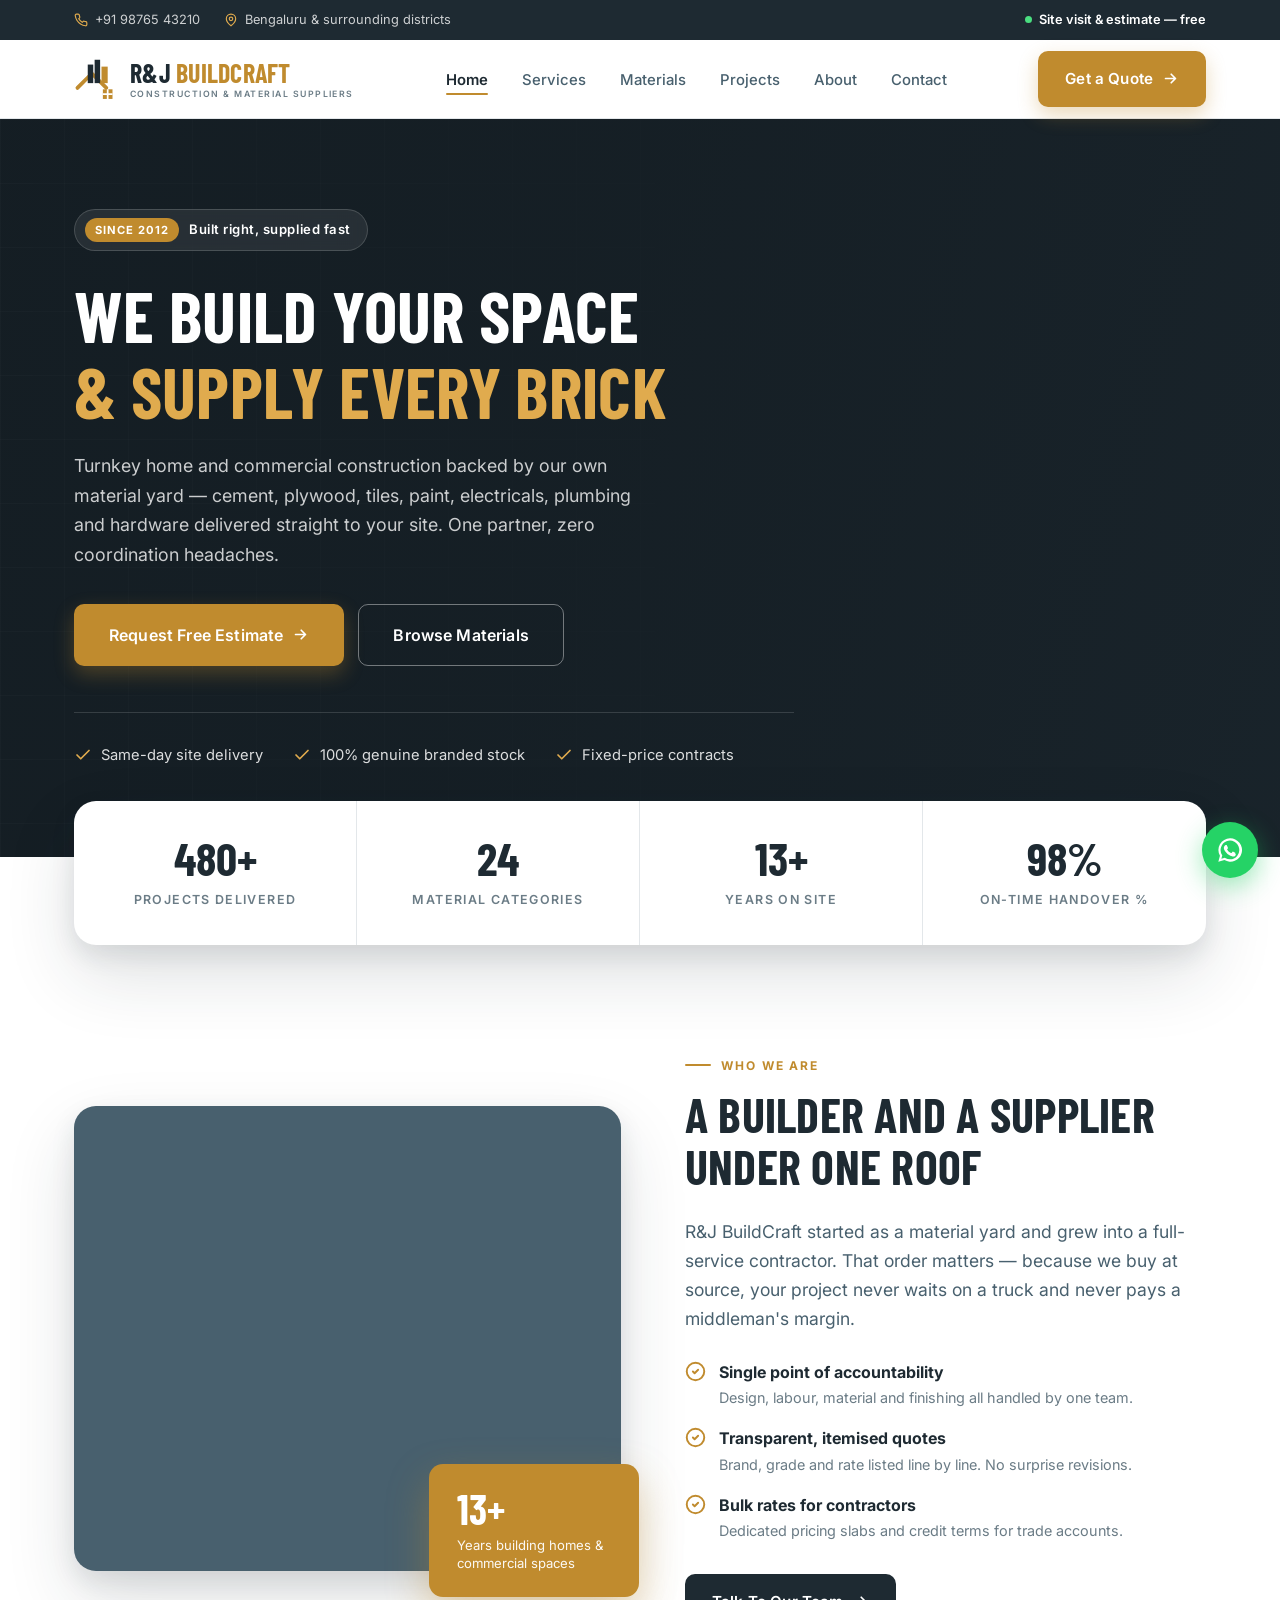
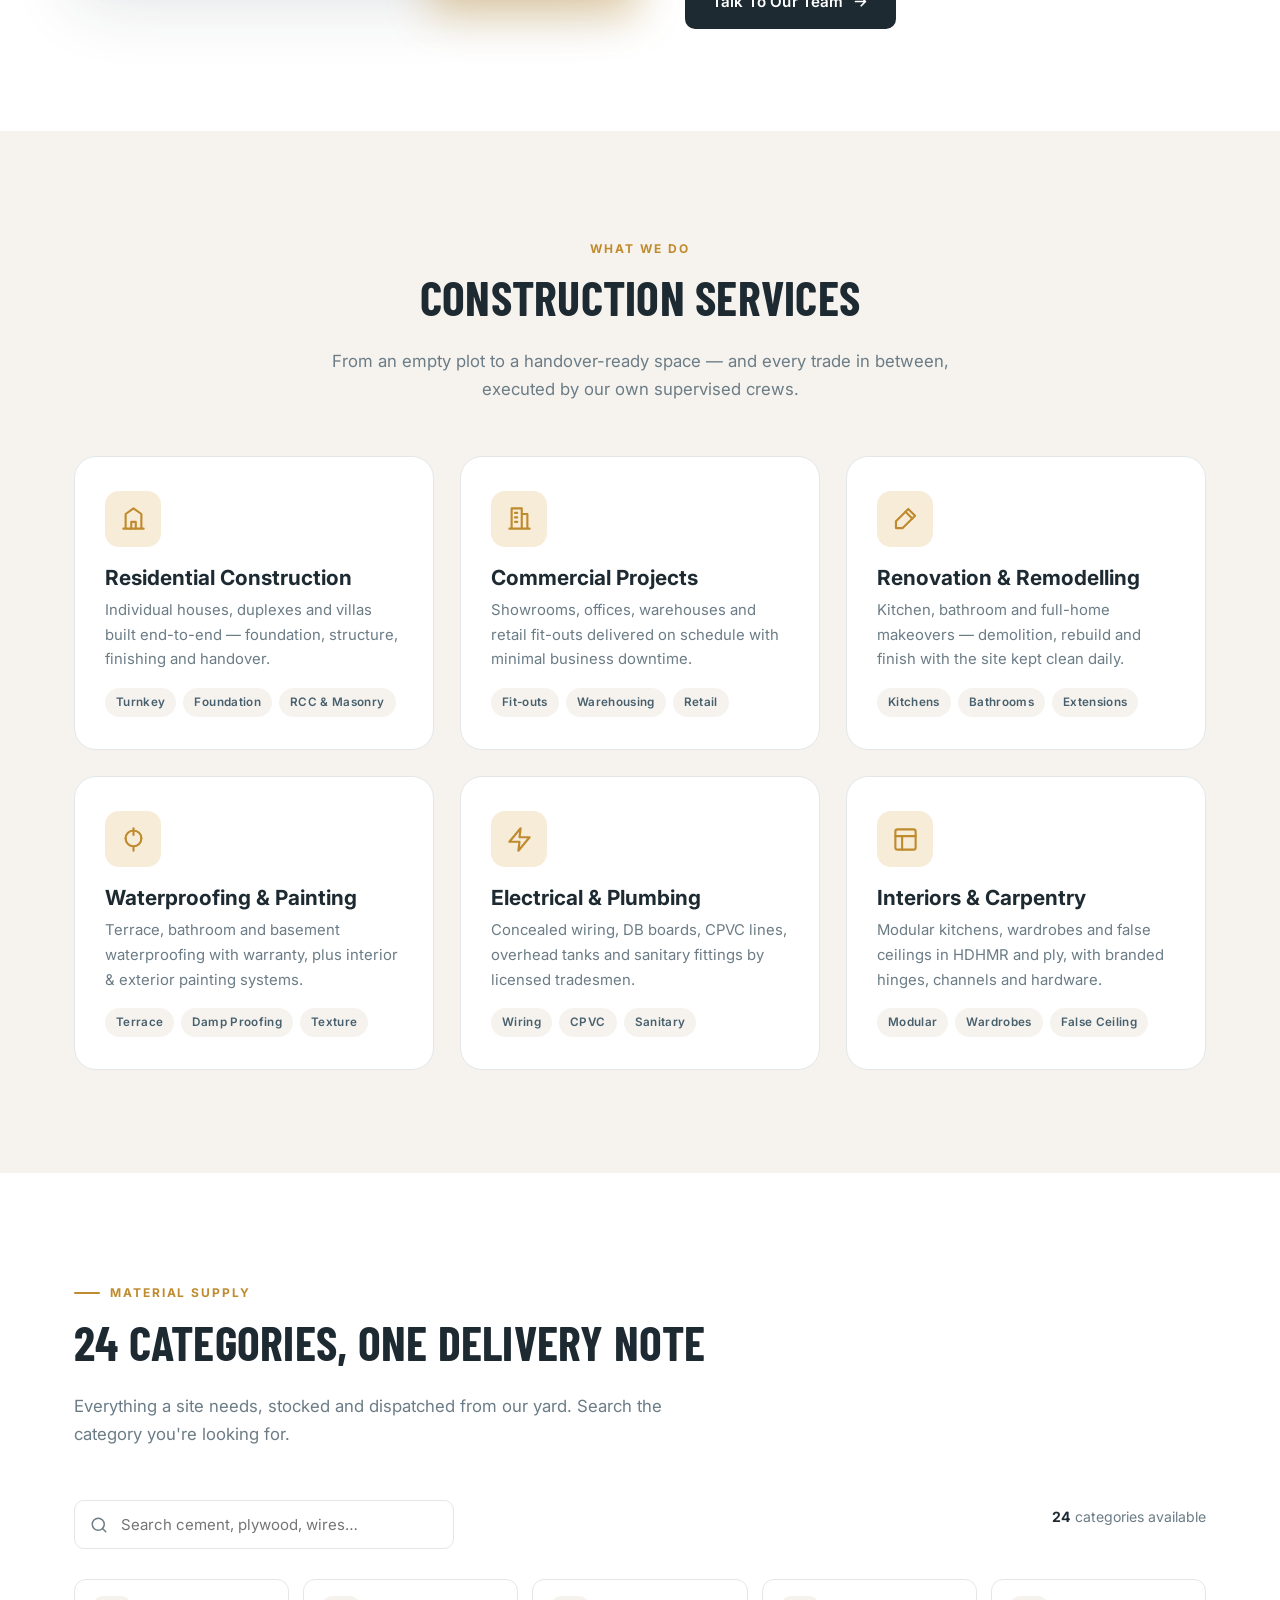
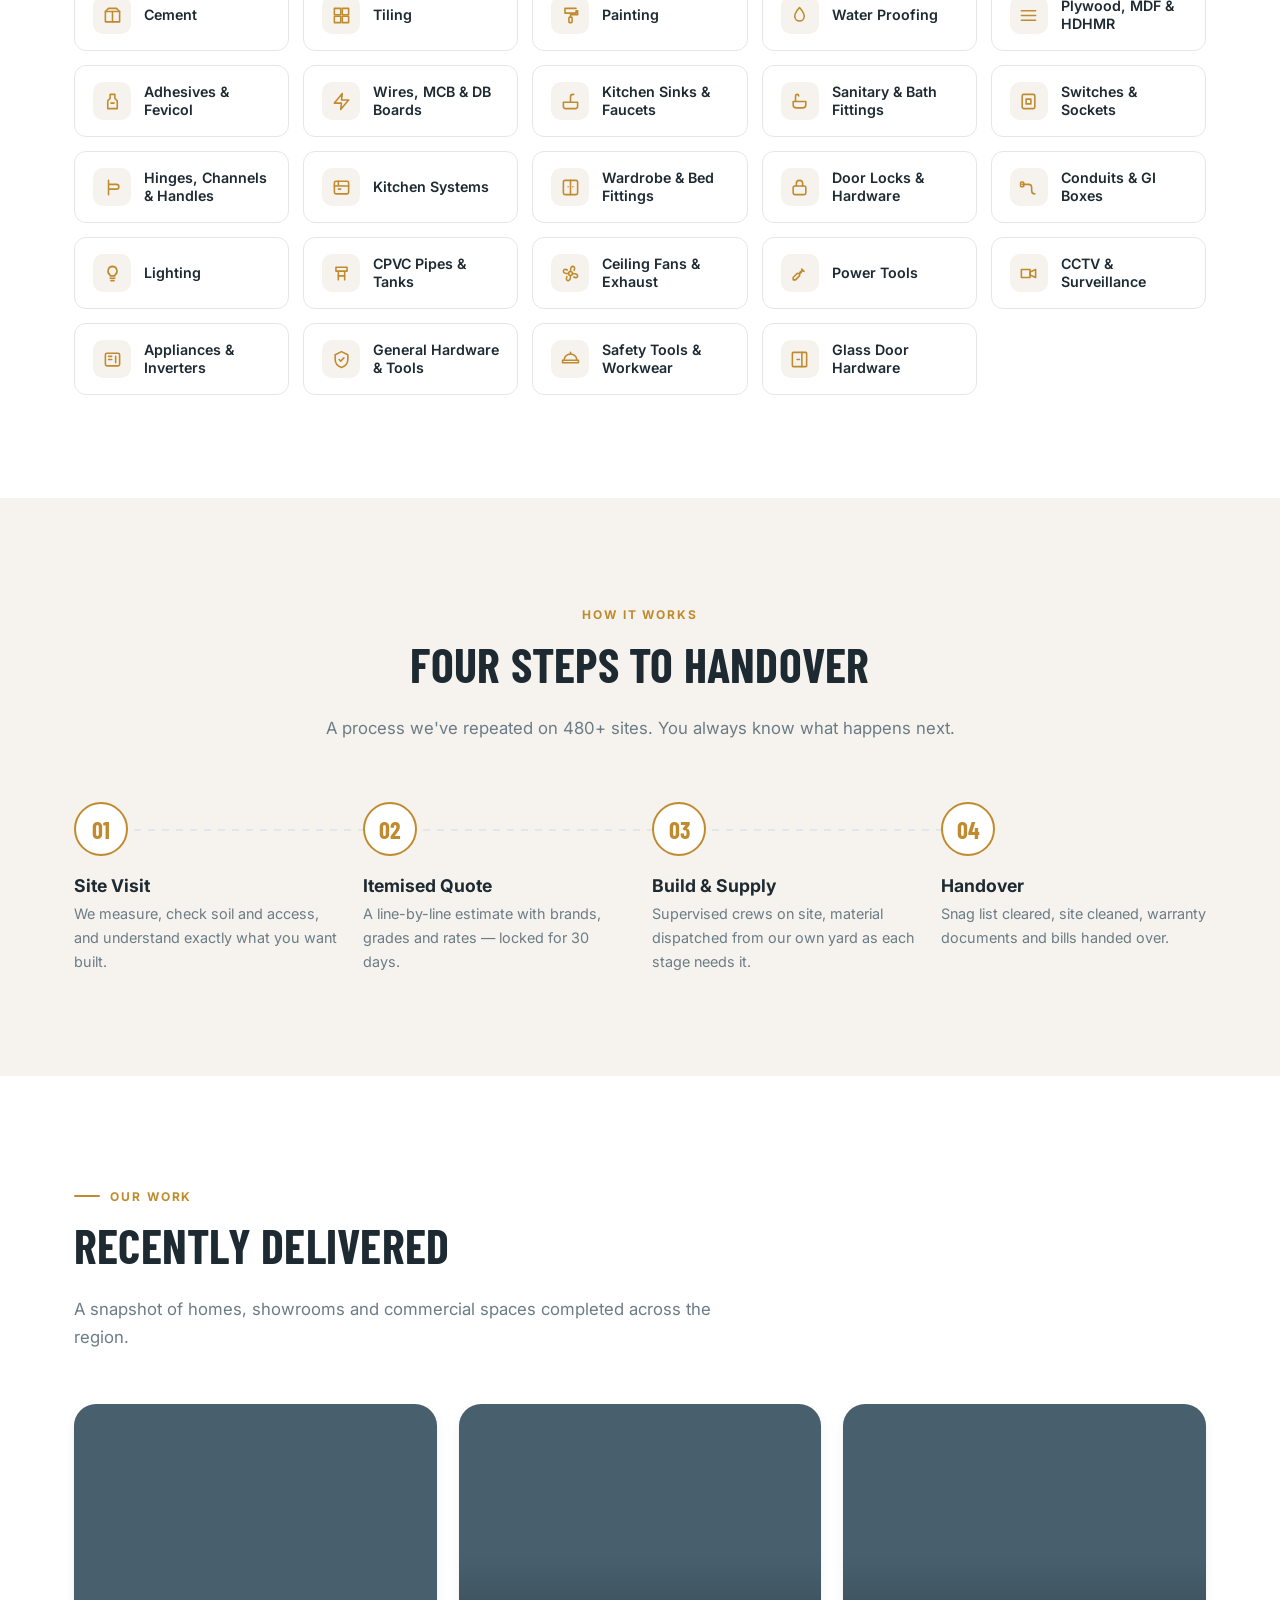
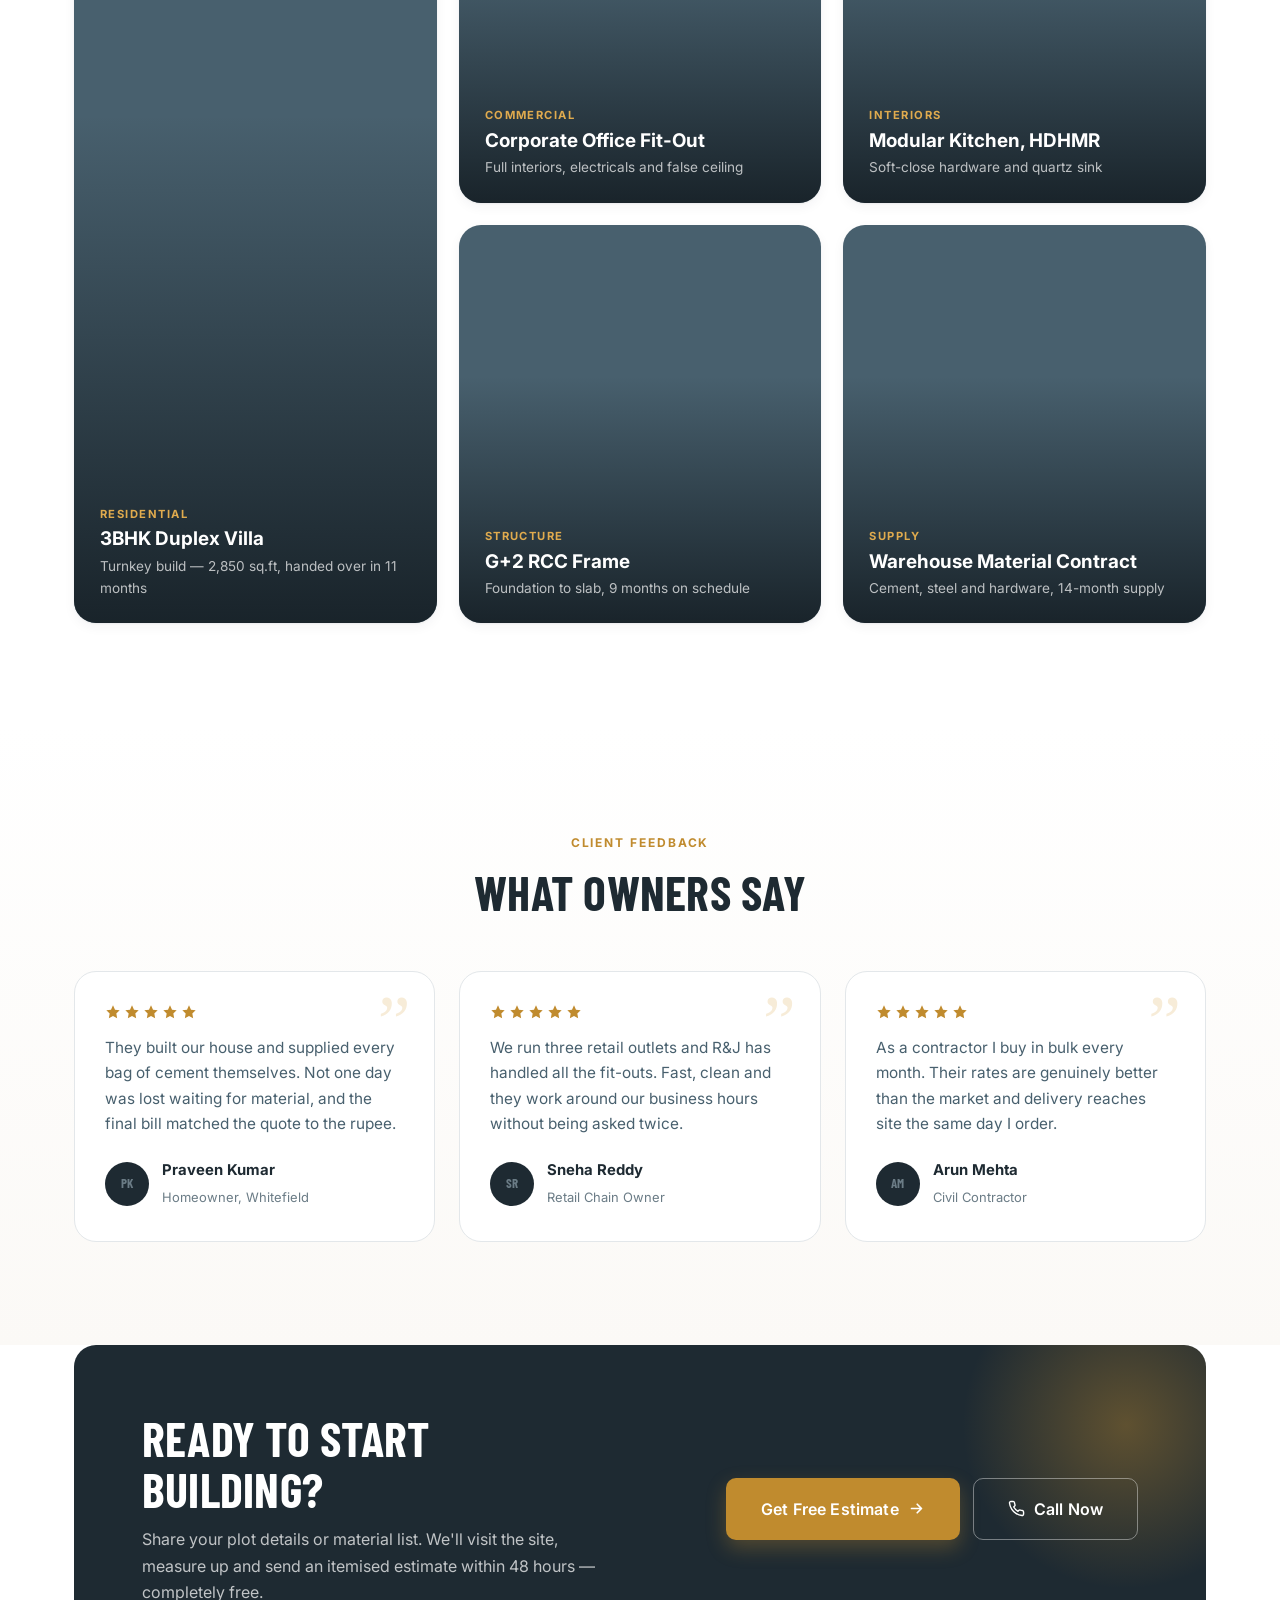
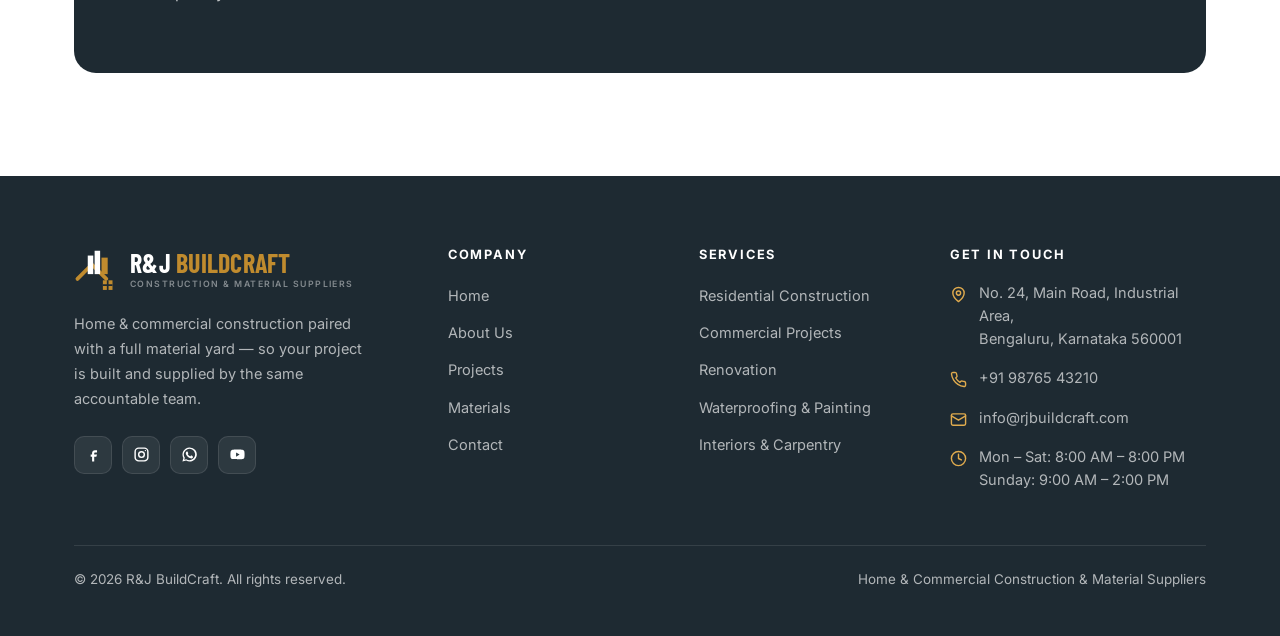
==== index.html @ 884b58f7 "Add R&J BuildCraft static site (home + contact) Plain HTML/CSS/JS, no build step.  - index.html: her" ====
<!DOCTYPE html>
<html lang="en">
<head>
<meta charset="UTF-8">
<meta name="viewport" content="width=device-width, initial-scale=1">
<title>R&amp;J BuildCraft | Home &amp; Commercial Construction &amp; Material Suppliers</title>
<meta name="description" content="R&amp;J BuildCraft — turnkey home &amp; commercial construction plus fast delivery of cement, plywood, tiles, paint, electricals, sanitaryware and hardware. One partner from foundation to finish.">
<meta name="theme-color" content="#1E2A32">
<link rel="preconnect" href="https://fonts.googleapis.com">
<link rel="preconnect" href="https://fonts.gstatic.com" crossorigin>
<link href="https://fonts.googleapis.com/css2?family=Barlow+Condensed:wght@600;700&family=Inter:wght@400;500;600;700&display=swap" rel="stylesheet">
<link rel="stylesheet" href="css/style.css">
<link rel="icon" href="data:image/svg+xml,%3Csvg xmlns='http://www.w3.org/2000/svg' viewBox='0 0 64 64'%3E%3Crect width='64' height='64' rx='12' fill='%231E2A32'/%3E%3Cpath d='M10 46 28 26l18 20' stroke='%23C08B2E' stroke-width='6' fill='none' stroke-linejoin='round' stroke-linecap='round'/%3E%3Crect x='24' y='14' width='8' height='24' fill='%23fff'/%3E%3Crect x='36' y='20' width='8' height='18' fill='%23C08B2E'/%3E%3C/svg%3E">
</head>
<body>

<!-- ============ HEADER ============ -->
<header class="header" id="header">
  <div class="topbar">
    <div class="container">
      <div class="topbar-list">
        <a class="topbar-item" href="tel:+919876543210">
          <svg viewBox="0 0 24 24" fill="none" stroke="currentColor" stroke-width="2" stroke-linecap="round" stroke-linejoin="round"><path d="M22 16.92v3a2 2 0 0 1-2.18 2 19.79 19.79 0 0 1-8.63-3.07 19.5 19.5 0 0 1-6-6 19.79 19.79 0 0 1-3.07-8.67A2 2 0 0 1 4.11 2h3a2 2 0 0 1 2 1.72c.13.96.36 1.9.7 2.81a2 2 0 0 1-.45 2.11L8.09 9.91a16 16 0 0 0 6 6l1.27-1.27a2 2 0 0 1 2.11-.45c.9.34 1.85.57 2.81.7A2 2 0 0 1 22 16.92z"/></svg>
          +91 98765 43210
        </a>
        <span class="topbar-item">
          <svg viewBox="0 0 24 24" fill="none" stroke="currentColor" stroke-width="2" stroke-linecap="round" stroke-linejoin="round"><path d="M20 10c0 6-8 12-8 12s-8-6-8-12a8 8 0 0 1 16 0z"/><circle cx="12" cy="10" r="3"/></svg>
          Bengaluru &amp; surrounding districts
        </span>
      </div>
      <span class="topbar-badge"><span class="dot"></span> Site visit &amp; estimate — free</span>
    </div>
  </div>

  <div class="container">
    <nav class="navbar">
      <a class="logo" href="index.html" aria-label="R&amp;J BuildCraft home">
        <svg class="logo-mark" viewBox="0 0 64 64" fill="none" aria-hidden="true">
          <path d="M5 45 26 24l21 21" stroke="#C08B2E" stroke-width="5.5" stroke-linejoin="round" stroke-linecap="round"/>
          <rect x="20" y="11" width="8" height="27" fill="var(--logo-dark)"/>
          <rect x="30" y="4" width="8" height="34" fill="var(--logo-dark)"/>
          <rect x="40" y="14" width="9" height="24" fill="#C08B2E"/>
          <rect x="42" y="47" width="14" height="14" fill="#C08B2E"/>
          <path d="M49 47v14M42 54h14" stroke="#fff" stroke-width="2.5"/>
        </svg>
        <span class="logo-text">
          <span class="logo-name">R&amp;J <span>BuildCraft</span></span>
          <span class="logo-tag">Construction &amp; Material Suppliers</span>
        </span>
      </a>

      <ul class="nav" id="nav" style="list-style:none;margin:0;padding:0">
        <li><a href="index.html" class="is-active">Home</a></li>
        <li><a href="#services">Services</a></li>
        <li><a href="#materials">Materials</a></li>
        <li><a href="#projects">Projects</a></li>
        <li><a href="#about">About</a></li>
        <li><a href="contact.html">Contact</a></li>
      </ul>

      <div class="nav-actions">
        <a class="btn btn--primary" href="contact.html">
          Get a Quote
          <svg viewBox="0 0 24 24" fill="none" stroke="currentColor" stroke-width="2.4" stroke-linecap="round" stroke-linejoin="round"><path d="M5 12h14M13 6l6 6-6 6"/></svg>
        </a>
        <button class="nav-toggle" id="navToggle" aria-label="Toggle menu" aria-expanded="false" aria-controls="nav">
          <span></span><span></span><span></span>
        </button>
      </div>
    </nav>
  </div>
</header>

<main>

<!-- ============ HERO ============ -->
<section class="hero">
  <div class="hero-bg"></div>
  <div class="hero-grid-lines"></div>
  <div class="container">
    <div class="hero-inner">
      <span class="hero-pill"><b>Since 2012</b> Built right, supplied fast</span>
      <h1>We Build Your Space<em>&amp; Supply Every Brick</em></h1>
      <p class="hero-sub">
        Turnkey home and commercial construction backed by our own material yard —
        cement, plywood, tiles, paint, electricals, plumbing and hardware delivered
        straight to your site. One partner, zero coordination headaches.
      </p>
      <div class="hero-cta">
        <a class="btn btn--primary btn--lg" href="contact.html">
          Request Free Estimate
          <svg viewBox="0 0 24 24" fill="none" stroke="currentColor" stroke-width="2.4" stroke-linecap="round" stroke-linejoin="round"><path d="M5 12h14M13 6l6 6-6 6"/></svg>
        </a>
        <a class="btn btn--ghost btn--lg" href="#materials">Browse Materials</a>
      </div>
      <div class="hero-points">
        <span class="hero-point"><svg viewBox="0 0 24 24" fill="none" stroke="currentColor" stroke-width="2.3" stroke-linecap="round" stroke-linejoin="round"><path d="M20 6 9 17l-5-5"/></svg> Same-day site delivery</span>
        <span class="hero-point"><svg viewBox="0 0 24 24" fill="none" stroke="currentColor" stroke-width="2.3" stroke-linecap="round" stroke-linejoin="round"><path d="M20 6 9 17l-5-5"/></svg> 100% genuine branded stock</span>
        <span class="hero-point"><svg viewBox="0 0 24 24" fill="none" stroke="currentColor" stroke-width="2.3" stroke-linecap="round" stroke-linejoin="round"><path d="M20 6 9 17l-5-5"/></svg> Fixed-price contracts</span>
      </div>
    </div>
  </div>
</section>

<!-- ============ STATS ============ -->
<div class="stats">
  <div class="container">
    <div class="stats-grid reveal">
      <div class="stat"><div class="stat-num" data-count="480" data-suffix="+">0</div><div class="stat-label">Projects Delivered</div></div>
      <div class="stat"><div class="stat-num" data-count="24">0</div><div class="stat-label">Material Categories</div></div>
      <div class="stat"><div class="stat-num" data-count="13" data-suffix="+">0</div><div class="stat-label">Years On Site</div></div>
      <div class="stat"><div class="stat-num" data-count="98" data-suffix="%">0</div><div class="stat-label">On-Time Handover %</div></div>
    </div>
  </div>
</div>

<!-- ============ ABOUT ============ -->
<section class="section" id="about">
  <div class="container">
    <div class="about-grid">
      <div class="about-media reveal">
        <div class="about-img"></div>
        <div class="about-badge">
          <div class="n">13+</div>
          <div class="t">Years building homes &amp; commercial spaces</div>
        </div>
      </div>
      <div class="reveal">
        <span class="eyebrow">Who We Are</span>
        <h2>A Builder And A Supplier Under One Roof</h2>
        <p class="lead">
          R&amp;J BuildCraft started as a material yard and grew into a full-service
          contractor. That order matters — because we buy at source, your project
          never waits on a truck and never pays a middleman's margin.
        </p>
        <ul class="check-list">
          <li>
            <svg viewBox="0 0 24 24" fill="none" stroke="currentColor" stroke-width="2.2" stroke-linecap="round" stroke-linejoin="round"><circle cx="12" cy="12" r="10"/><path d="m9 12 2 2 4-4"/></svg>
            <div><b>Single point of accountability</b><span>Design, labour, material and finishing all handled by one team.</span></div>
          </li>
          <li>
            <svg viewBox="0 0 24 24" fill="none" stroke="currentColor" stroke-width="2.2" stroke-linecap="round" stroke-linejoin="round"><circle cx="12" cy="12" r="10"/><path d="m9 12 2 2 4-4"/></svg>
            <div><b>Transparent, itemised quotes</b><span>Brand, grade and rate listed line by line. No surprise revisions.</span></div>
          </li>
          <li>
            <svg viewBox="0 0 24 24" fill="none" stroke="currentColor" stroke-width="2.2" stroke-linecap="round" stroke-linejoin="round"><circle cx="12" cy="12" r="10"/><path d="m9 12 2 2 4-4"/></svg>
            <div><b>Bulk rates for contractors</b><span>Dedicated pricing slabs and credit terms for trade accounts.</span></div>
          </li>
        </ul>
        <a class="btn btn--dark" href="contact.html">
          Talk To Our Team
          <svg viewBox="0 0 24 24" fill="none" stroke="currentColor" stroke-width="2.4" stroke-linecap="round" stroke-linejoin="round"><path d="M5 12h14M13 6l6 6-6 6"/></svg>
        </a>
      </div>
    </div>
  </div>
</section>

<!-- ============ SERVICES ============ -->
<section class="section section--sand" id="services">
  <div class="container">
    <div class="section-head center reveal">
      <span class="eyebrow">What We Do</span>
      <h2>Construction Services</h2>
      <p>From an empty plot to a handover-ready space — and every trade in between, executed by our own supervised crews.</p>
    </div>

    <div class="cards">
      <article class="card reveal">
        <div class="card-icon"><svg viewBox="0 0 24 24" fill="none" stroke="currentColor" stroke-width="1.9" stroke-linecap="round" stroke-linejoin="round"><path d="M3 21h18M5 21V8l7-5 7 5v13"/><path d="M10 21v-6h4v6"/></svg></div>
        <h3>Residential Construction</h3>
        <p>Individual houses, duplexes and villas built end-to-end — foundation, structure, finishing and handover.</p>
        <div class="card-tags"><span class="tag">Turnkey</span><span class="tag">Foundation</span><span class="tag">RCC &amp; Masonry</span></div>
      </article>

      <article class="card reveal">
        <div class="card-icon"><svg viewBox="0 0 24 24" fill="none" stroke="currentColor" stroke-width="1.9" stroke-linecap="round" stroke-linejoin="round"><path d="M3 21h18M5 21V3h9v18M14 8h5v13"/><path d="M8 7h2M8 11h2M8 15h2"/></svg></div>
        <h3>Commercial Projects</h3>
        <p>Showrooms, offices, warehouses and retail fit-outs delivered on schedule with minimal business downtime.</p>
        <div class="card-tags"><span class="tag">Fit-outs</span><span class="tag">Warehousing</span><span class="tag">Retail</span></div>
      </article>

      <article class="card reveal">
        <div class="card-icon"><svg viewBox="0 0 24 24" fill="none" stroke="currentColor" stroke-width="1.9" stroke-linecap="round" stroke-linejoin="round"><path d="m14.5 3.5 6 6-11 11H3.5v-6z"/><path d="m12 6 6 6"/></svg></div>
        <h3>Renovation &amp; Remodelling</h3>
        <p>Kitchen, bathroom and full-home makeovers — demolition, rebuild and finish with the site kept clean daily.</p>
        <div class="card-tags"><span class="tag">Kitchens</span><span class="tag">Bathrooms</span><span class="tag">Extensions</span></div>
      </article>

      <article class="card reveal">
        <div class="card-icon"><svg viewBox="0 0 24 24" fill="none" stroke="currentColor" stroke-width="1.9" stroke-linecap="round" stroke-linejoin="round"><path d="M19 11a7 7 0 1 1-14 0"/><path d="M12 2v6M12 22v-3"/><path d="M5 11a7 7 0 0 1 14 0"/></svg></div>
        <h3>Waterproofing &amp; Painting</h3>
        <p>Terrace, bathroom and basement waterproofing with warranty, plus interior &amp; exterior painting systems.</p>
        <div class="card-tags"><span class="tag">Terrace</span><span class="tag">Damp Proofing</span><span class="tag">Texture</span></div>
      </article>

      <article class="card reveal">
        <div class="card-icon"><svg viewBox="0 0 24 24" fill="none" stroke="currentColor" stroke-width="1.9" stroke-linecap="round" stroke-linejoin="round"><path d="M13 2 3 14h9l-1 8 10-12h-9z"/></svg></div>
        <h3>Electrical &amp; Plumbing</h3>
        <p>Concealed wiring, DB boards, CPVC lines, overhead tanks and sanitary fittings by licensed tradesmen.</p>
        <div class="card-tags"><span class="tag">Wiring</span><span class="tag">CPVC</span><span class="tag">Sanitary</span></div>
      </article>

      <article class="card reveal">
        <div class="card-icon"><svg viewBox="0 0 24 24" fill="none" stroke="currentColor" stroke-width="1.9" stroke-linecap="round" stroke-linejoin="round"><rect x="3" y="3" width="18" height="18" rx="2"/><path d="M3 9h18M9 21V9"/></svg></div>
        <h3>Interiors &amp; Carpentry</h3>
        <p>Modular kitchens, wardrobes and false ceilings in HDHMR and ply, with branded hinges, channels and hardware.</p>
        <div class="card-tags"><span class="tag">Modular</span><span class="tag">Wardrobes</span><span class="tag">False Ceiling</span></div>
      </article>
    </div>
  </div>
</section>

<!-- ============ MATERIALS ============ -->
<section class="section" id="materials">
  <div class="container">
    <div class="section-head reveal">
      <span class="eyebrow">Material Supply</span>
      <h2>24 Categories, One Delivery Note</h2>
      <p>Everything a site needs, stocked and dispatched from our yard. Search the category you're looking for.</p>
    </div>

    <div class="materials-bar reveal">
      <div class="search-box">
        <svg viewBox="0 0 24 24" fill="none" stroke="currentColor" stroke-width="2" stroke-linecap="round" stroke-linejoin="round"><circle cx="11" cy="11" r="8"/><path d="m21 21-4.3-4.3"/></svg>
        <input type="search" id="materialSearch" placeholder="Search cement, plywood, wires…" aria-label="Search material categories">
      </div>
      <p class="materials-count" id="materialCount"><b>24</b> categories available</p>
    </div>

    <div class="material-grid reveal" id="materialGrid">
      <!-- populated statically below; JS only filters -->
      <div class="material"><span class="material-ico"><svg viewBox="0 0 24 24" fill="none" stroke="currentColor" stroke-width="2" stroke-linecap="round" stroke-linejoin="round"><path d="M3 7h18v13H3z"/><path d="M3 7 7 3h10l4 4M12 7v13"/></svg></span><span class="material-name">Cement</span></div>
      <div class="material"><span class="material-ico"><svg viewBox="0 0 24 24" fill="none" stroke="currentColor" stroke-width="2" stroke-linecap="round" stroke-linejoin="round"><rect x="3" y="3" width="8" height="8"/><rect x="13" y="3" width="8" height="8"/><rect x="3" y="13" width="8" height="8"/><rect x="13" y="13" width="8" height="8"/></svg></span><span class="material-name">Tiling</span></div>
      <div class="material"><span class="material-ico"><svg viewBox="0 0 24 24" fill="none" stroke="currentColor" stroke-width="2" stroke-linecap="round" stroke-linejoin="round"><path d="M19 3H5v6h14V6h2v5H12v3"/><rect x="10" y="14" width="4" height="7" rx="1"/></svg></span><span class="material-name">Painting</span></div>
      <div class="material"><span class="material-ico"><svg viewBox="0 0 24 24" fill="none" stroke="currentColor" stroke-width="2" stroke-linecap="round" stroke-linejoin="round"><path d="M12 2s6 7 6 11a6 6 0 0 1-12 0c0-4 6-11 6-11z"/></svg></span><span class="material-name">Water Proofing</span></div>
      <div class="material"><span class="material-ico"><svg viewBox="0 0 24 24" fill="none" stroke="currentColor" stroke-width="2" stroke-linecap="round" stroke-linejoin="round"><path d="M3 6h18M3 12h18M3 18h18"/></svg></span><span class="material-name">Plywood, MDF &amp; HDHMR</span></div>
      <div class="material"><span class="material-ico"><svg viewBox="0 0 24 24" fill="none" stroke="currentColor" stroke-width="2" stroke-linecap="round" stroke-linejoin="round"><path d="M9 3h6v5l3 3v10H6V11l3-3z"/><path d="M10 14h4"/></svg></span><span class="material-name">Adhesives &amp; Fevicol</span></div>
      <div class="material"><span class="material-ico"><svg viewBox="0 0 24 24" fill="none" stroke="currentColor" stroke-width="2" stroke-linecap="round" stroke-linejoin="round"><path d="M13 2 3 14h9l-1 8 10-12h-9z"/></svg></span><span class="material-name">Wires, MCB &amp; DB Boards</span></div>
      <div class="material"><span class="material-ico"><svg viewBox="0 0 24 24" fill="none" stroke="currentColor" stroke-width="2" stroke-linecap="round" stroke-linejoin="round"><path d="M3 13h18v5a3 3 0 0 1-3 3H6a3 3 0 0 1-3-3z"/><path d="M12 13V6a3 3 0 0 1 3-3h1"/></svg></span><span class="material-name">Kitchen Sinks &amp; Faucets</span></div>
      <div class="material"><span class="material-ico"><svg viewBox="0 0 24 24" fill="none" stroke="currentColor" stroke-width="2" stroke-linecap="round" stroke-linejoin="round"><path d="M4 12h16v4a4 4 0 0 1-4 4H8a4 4 0 0 1-4-4z"/><path d="M7 12V5a2 2 0 0 1 4 0"/></svg></span><span class="material-name">Sanitary &amp; Bath Fittings</span></div>
      <div class="material"><span class="material-ico"><svg viewBox="0 0 24 24" fill="none" stroke="currentColor" stroke-width="2" stroke-linecap="round" stroke-linejoin="round"><rect x="4" y="3" width="16" height="18" rx="2"/><path d="M9 9h6v6H9z"/></svg></span><span class="material-name">Switches &amp; Sockets</span></div>
      <div class="material"><span class="material-ico"><svg viewBox="0 0 24 24" fill="none" stroke="currentColor" stroke-width="2" stroke-linecap="round" stroke-linejoin="round"><path d="M7 3v18M7 8h10a3 3 0 0 1 0 6H7"/></svg></span><span class="material-name">Hinges, Channels &amp; Handles</span></div>
      <div class="material"><span class="material-ico"><svg viewBox="0 0 24 24" fill="none" stroke="currentColor" stroke-width="2" stroke-linecap="round" stroke-linejoin="round"><rect x="3" y="4" width="18" height="16" rx="2"/><path d="M3 10h18M8 4v6M8 14h3"/></svg></span><span class="material-name">Kitchen Systems</span></div>
      <div class="material"><span class="material-ico"><svg viewBox="0 0 24 24" fill="none" stroke="currentColor" stroke-width="2" stroke-linecap="round" stroke-linejoin="round"><rect x="3" y="3" width="18" height="18" rx="2"/><path d="M12 3v18M9 11h.01M15 11h.01"/></svg></span><span class="material-name">Wardrobe &amp; Bed Fittings</span></div>
      <div class="material"><span class="material-ico"><svg viewBox="0 0 24 24" fill="none" stroke="currentColor" stroke-width="2" stroke-linecap="round" stroke-linejoin="round"><rect x="4" y="10" width="16" height="11" rx="2"/><path d="M8 10V7a4 4 0 0 1 8 0v3"/></svg></span><span class="material-name">Door Locks &amp; Hardware</span></div>
      <div class="material"><span class="material-ico"><svg viewBox="0 0 24 24" fill="none" stroke="currentColor" stroke-width="2" stroke-linecap="round" stroke-linejoin="round"><path d="M4 8h8a4 4 0 0 1 4 4v4a4 4 0 0 0 4 4"/><rect x="2" y="5" width="4" height="6" rx="1"/></svg></span><span class="material-name">Conduits &amp; GI Boxes</span></div>
      <div class="material"><span class="material-ico"><svg viewBox="0 0 24 24" fill="none" stroke="currentColor" stroke-width="2" stroke-linecap="round" stroke-linejoin="round"><path d="M9 18h6M10 21h4"/><path d="M12 3a6 6 0 0 0-3 11v1h6v-1a6 6 0 0 0-3-11z"/></svg></span><span class="material-name">Lighting</span></div>
      <div class="material"><span class="material-ico"><svg viewBox="0 0 24 24" fill="none" stroke="currentColor" stroke-width="2" stroke-linecap="round" stroke-linejoin="round"><path d="M5 4h14v5H5zM8 9v11M16 9v11"/><path d="M8 15h8"/></svg></span><span class="material-name">CPVC Pipes &amp; Tanks</span></div>
      <div class="material"><span class="material-ico"><svg viewBox="0 0 24 24" fill="none" stroke="currentColor" stroke-width="2" stroke-linecap="round" stroke-linejoin="round"><circle cx="12" cy="12" r="2.5"/><path d="M12 9.5c0-4 1-6.5 3-6.5s3 2 1.5 5M12 14.5c0 4-1 6.5-3 6.5s-3-2-1.5-5M9.5 12c-4 0-6.5-1-6.5-3s2-3 5-1.5M14.5 12c4 0 6.5 1 6.5 3s-2 3-5 1.5"/></svg></span><span class="material-name">Ceiling Fans &amp; Exhaust</span></div>
      <div class="material"><span class="material-ico"><svg viewBox="0 0 24 24" fill="none" stroke="currentColor" stroke-width="2" stroke-linecap="round" stroke-linejoin="round"><path d="M14.7 6.3a4 4 0 0 1-5.4 5.4L4 17v3h3l5.3-5.3a4 4 0 0 1 5.4-5.4z"/></svg></span><span class="material-name">Power Tools</span></div>
      <div class="material"><span class="material-ico"><svg viewBox="0 0 24 24" fill="none" stroke="currentColor" stroke-width="2" stroke-linecap="round" stroke-linejoin="round"><path d="M3 7h11v10H3z"/><path d="m14 10 7-3v10l-7-3z"/></svg></span><span class="material-name">CCTV &amp; Surveillance</span></div>
      <div class="material"><span class="material-ico"><svg viewBox="0 0 24 24" fill="none" stroke="currentColor" stroke-width="2" stroke-linecap="round" stroke-linejoin="round"><rect x="3" y="4" width="18" height="16" rx="2"/><path d="M7 8h4M7 12h4M16 8v8"/></svg></span><span class="material-name">Appliances &amp; Inverters</span></div>
      <div class="material"><span class="material-ico"><svg viewBox="0 0 24 24" fill="none" stroke="currentColor" stroke-width="2" stroke-linecap="round" stroke-linejoin="round"><path d="M12 2 4 6v6c0 5 3.5 8.5 8 10 4.5-1.5 8-5 8-10V6z"/><path d="m9 12 2 2 4-4"/></svg></span><span class="material-name">General Hardware &amp; Tools</span></div>
      <div class="material"><span class="material-ico"><svg viewBox="0 0 24 24" fill="none" stroke="currentColor" stroke-width="2" stroke-linecap="round" stroke-linejoin="round"><path d="M4 13a8 8 0 0 1 16 0"/><path d="M2 13h20v3H2zM12 5V3"/></svg></span><span class="material-name">Safety Tools &amp; Workwear</span></div>
      <div class="material"><span class="material-ico"><svg viewBox="0 0 24 24" fill="none" stroke="currentColor" stroke-width="2" stroke-linecap="round" stroke-linejoin="round"><rect x="3" y="3" width="18" height="18" rx="1"/><path d="M15 3v18M9 12h3"/></svg></span><span class="material-name">Glass Door Hardware</span></div>
      <p class="no-results" id="noResults" hidden>No category matched that search. Call us on <a href="tel:+919876543210" style="color:var(--gold);font-weight:600">+91 98765 43210</a> — we probably stock it anyway.</p>
    </div>
  </div>
</section>

<!-- ============ PROCESS ============ -->
<section class="section section--sand">
  <div class="container">
    <div class="section-head center reveal">
      <span class="eyebrow">How It Works</span>
      <h2>Four Steps To Handover</h2>
      <p>A process we've repeated on 480+ sites. You always know what happens next.</p>
    </div>
    <div class="steps">
      <div class="step reveal">
        <div class="step-num">01</div>
        <h3>Site Visit</h3>
        <p>We measure, check soil and access, and understand exactly what you want built.</p>
      </div>
      <div class="step reveal">
        <div class="step-num">02</div>
        <h3>Itemised Quote</h3>
        <p>A line-by-line estimate with brands, grades and rates — locked for 30 days.</p>
      </div>
      <div class="step reveal">
        <div class="step-num">03</div>
        <h3>Build &amp; Supply</h3>
        <p>Supervised crews on site, material dispatched from our own yard as each stage needs it.</p>
      </div>
      <div class="step reveal">
        <div class="step-num">04</div>
        <h3>Handover</h3>
        <p>Snag list cleared, site cleaned, warranty documents and bills handed over.</p>
      </div>
    </div>
  </div>
</section>

<!-- ============ PROJECTS ============ -->
<section class="section" id="projects">
  <div class="container">
    <div class="section-head reveal">
      <span class="eyebrow">Our Work</span>
      <h2>Recently Delivered</h2>
      <p>A snapshot of homes, showrooms and commercial spaces completed across the region.</p>
    </div>

    <div class="projects reveal">
      <article class="project">
        <div class="project-img" style="background-image:url('https://images.unsplash.com/photo-1600585154340-be6161a56a0c?auto=format&amp;fit=crop&amp;w=900&amp;q=80')"></div>
        <div class="project-info">
          <span class="project-cat">Residential</span>
          <h3>3BHK Duplex Villa</h3>
          <p>Turnkey build — 2,850 sq.ft, handed over in 11 months</p>
        </div>
      </article>
      <article class="project">
        <div class="project-img" style="background-image:url('https://images.unsplash.com/photo-1497366754035-f200968a6e72?auto=format&amp;fit=crop&amp;w=900&amp;q=80')"></div>
        <div class="project-info">
          <span class="project-cat">Commercial</span>
          <h3>Corporate Office Fit-Out</h3>
          <p>Full interiors, electricals and false ceiling</p>
        </div>
      </article>
      <article class="project">
        <div class="project-img" style="background-image:url('https://images.unsplash.com/photo-1556909212-d5b604d0c90d?auto=format&amp;fit=crop&amp;w=900&amp;q=80')"></div>
        <div class="project-info">
          <span class="project-cat">Interiors</span>
          <h3>Modular Kitchen, HDHMR</h3>
          <p>Soft-close hardware and quartz sink</p>
        </div>
      </article>
      <article class="project">
        <div class="project-img" style="background-image:url('https://images.unsplash.com/photo-1504307651254-35680f356dfd?auto=format&amp;fit=crop&amp;w=900&amp;q=80')"></div>
        <div class="project-info">
          <span class="project-cat">Structure</span>
          <h3>G+2 RCC Frame</h3>
          <p>Foundation to slab, 9 months on schedule</p>
        </div>
      </article>
      <article class="project">
        <div class="project-img" style="background-image:url('https://images.unsplash.com/photo-1586528116311-ad8dd3c8310d?auto=format&amp;fit=crop&amp;w=900&amp;q=80')"></div>
        <div class="project-info">
          <span class="project-cat">Supply</span>
          <h3>Warehouse Material Contract</h3>
          <p>Cement, steel and hardware, 14-month supply</p>
        </div>
      </article>
    </div>
  </div>
</section>

<!-- ============ TESTIMONIALS ============ -->
<section class="section section--tint">
  <div class="container">
    <div class="section-head center reveal">
      <span class="eyebrow">Client Feedback</span>
      <h2>What Owners Say</h2>
    </div>
    <div class="quotes">
      <article class="quote reveal">
        <span class="quote-mark">&rdquo;</span>
        <div class="stars" aria-label="5 out of 5">
          <svg viewBox="0 0 24 24" fill="currentColor"><path d="m12 2 3 6.5 7 1-5 4.9 1.2 7L12 18l-6.2 3.4L7 14.4 2 9.5l7-1z"/></svg>
          <svg viewBox="0 0 24 24" fill="currentColor"><path d="m12 2 3 6.5 7 1-5 4.9 1.2 7L12 18l-6.2 3.4L7 14.4 2 9.5l7-1z"/></svg>
          <svg viewBox="0 0 24 24" fill="currentColor"><path d="m12 2 3 6.5 7 1-5 4.9 1.2 7L12 18l-6.2 3.4L7 14.4 2 9.5l7-1z"/></svg>
          <svg viewBox="0 0 24 24" fill="currentColor"><path d="m12 2 3 6.5 7 1-5 4.9 1.2 7L12 18l-6.2 3.4L7 14.4 2 9.5l7-1z"/></svg>
          <svg viewBox="0 0 24 24" fill="currentColor"><path d="m12 2 3 6.5 7 1-5 4.9 1.2 7L12 18l-6.2 3.4L7 14.4 2 9.5l7-1z"/></svg>
        </div>
        <p>They built our house and supplied every bag of cement themselves. Not one day was lost waiting for material, and the final bill matched the quote to the rupee.</p>
        <div class="quote-by">
          <span class="avatar">PK</span>
          <div><b>Praveen Kumar</b><span>Homeowner, Whitefield</span></div>
        </div>
      </article>

      <article class="quote reveal">
        <span class="quote-mark">&rdquo;</span>
        <div class="stars" aria-label="5 out of 5">
          <svg viewBox="0 0 24 24" fill="currentColor"><path d="m12 2 3 6.5 7 1-5 4.9 1.2 7L12 18l-6.2 3.4L7 14.4 2 9.5l7-1z"/></svg>
          <svg viewBox="0 0 24 24" fill="currentColor"><path d="m12 2 3 6.5 7 1-5 4.9 1.2 7L12 18l-6.2 3.4L7 14.4 2 9.5l7-1z"/></svg>
          <svg viewBox="0 0 24 24" fill="currentColor"><path d="m12 2 3 6.5 7 1-5 4.9 1.2 7L12 18l-6.2 3.4L7 14.4 2 9.5l7-1z"/></svg>
          <svg viewBox="0 0 24 24" fill="currentColor"><path d="m12 2 3 6.5 7 1-5 4.9 1.2 7L12 18l-6.2 3.4L7 14.4 2 9.5l7-1z"/></svg>
          <svg viewBox="0 0 24 24" fill="currentColor"><path d="m12 2 3 6.5 7 1-5 4.9 1.2 7L12 18l-6.2 3.4L7 14.4 2 9.5l7-1z"/></svg>
        </div>
        <p>We run three retail outlets and R&amp;J has handled all the fit-outs. Fast, clean and they work around our business hours without being asked twice.</p>
        <div class="quote-by">
          <span class="avatar">SR</span>
          <div><b>Sneha Reddy</b><span>Retail Chain Owner</span></div>
        </div>
      </article>

      <article class="quote reveal">
        <span class="quote-mark">&rdquo;</span>
        <div class="stars" aria-label="5 out of 5">
          <svg viewBox="0 0 24 24" fill="currentColor"><path d="m12 2 3 6.5 7 1-5 4.9 1.2 7L12 18l-6.2 3.4L7 14.4 2 9.5l7-1z"/></svg>
          <svg viewBox="0 0 24 24" fill="currentColor"><path d="m12 2 3 6.5 7 1-5 4.9 1.2 7L12 18l-6.2 3.4L7 14.4 2 9.5l7-1z"/></svg>
          <svg viewBox="0 0 24 24" fill="currentColor"><path d="m12 2 3 6.5 7 1-5 4.9 1.2 7L12 18l-6.2 3.4L7 14.4 2 9.5l7-1z"/></svg>
          <svg viewBox="0 0 24 24" fill="currentColor"><path d="m12 2 3 6.5 7 1-5 4.9 1.2 7L12 18l-6.2 3.4L7 14.4 2 9.5l7-1z"/></svg>
          <svg viewBox="0 0 24 24" fill="currentColor"><path d="m12 2 3 6.5 7 1-5 4.9 1.2 7L12 18l-6.2 3.4L7 14.4 2 9.5l7-1z"/></svg>
        </div>
        <p>As a contractor I buy in bulk every month. Their rates are genuinely better than the market and delivery reaches site the same day I order.</p>
        <div class="quote-by">
          <span class="avatar">AM</span>
          <div><b>Arun Mehta</b><span>Civil Contractor</span></div>
        </div>
      </article>
    </div>
  </div>
</section>

<!-- ============ CTA ============ -->
<section class="section" style="padding-top:0">
  <div class="container">
    <div class="cta-band reveal">
      <div>
        <h2>Ready To Start Building?</h2>
        <p>Share your plot details or material list. We'll visit the site, measure up and send an itemised estimate within 48 hours — completely free.</p>
      </div>
      <div class="cta-actions">
        <a class="btn btn--primary btn--lg" href="contact.html">
          Get Free Estimate
          <svg viewBox="0 0 24 24" fill="none" stroke="currentColor" stroke-width="2.4" stroke-linecap="round" stroke-linejoin="round"><path d="M5 12h14M13 6l6 6-6 6"/></svg>
        </a>
        <a class="btn btn--ghost btn--lg" href="tel:+919876543210">
          <svg viewBox="0 0 24 24" fill="none" stroke="currentColor" stroke-width="2" stroke-linecap="round" stroke-linejoin="round"><path d="M22 16.92v3a2 2 0 0 1-2.18 2 19.79 19.79 0 0 1-8.63-3.07 19.5 19.5 0 0 1-6-6 19.79 19.79 0 0 1-3.07-8.67A2 2 0 0 1 4.11 2h3a2 2 0 0 1 2 1.72c.13.96.36 1.9.7 2.81a2 2 0 0 1-.45 2.11L8.09 9.91a16 16 0 0 0 6 6l1.27-1.27a2 2 0 0 1 2.11-.45c.9.34 1.85.57 2.81.7A2 2 0 0 1 22 16.92z"/></svg>
          Call Now
        </a>
      </div>
    </div>
  </div>
</section>

</main>

<!-- ============ FOOTER ============ -->
<footer class="footer">
  <div class="container">
    <div class="footer-grid">
      <div>
        <a class="logo" href="index.html">
          <svg class="logo-mark" viewBox="0 0 64 64" fill="none" aria-hidden="true">
            <path d="M5 45 26 24l21 21" stroke="#C08B2E" stroke-width="5.5" stroke-linejoin="round" stroke-linecap="round"/>
            <rect x="20" y="11" width="8" height="27" fill="var(--logo-dark)"/>
            <rect x="30" y="4" width="8" height="34" fill="var(--logo-dark)"/>
            <rect x="40" y="14" width="9" height="24" fill="#C08B2E"/>
            <rect x="42" y="47" width="14" height="14" fill="#C08B2E"/>
            <path d="M49 47v14M42 54h14" stroke="#1E2A32" stroke-width="2.5"/>
          </svg>
          <span class="logo-text">
            <span class="logo-name">R&amp;J <span>BuildCraft</span></span>
            <span class="logo-tag">Construction &amp; Material Suppliers</span>
          </span>
        </a>
        <p class="footer-about">Home &amp; commercial construction paired with a full material yard — so your project is built and supplied by the same accountable team.</p>
        <div class="socials">
          <a href="#" aria-label="Facebook"><svg viewBox="0 0 24 24" fill="currentColor"><path d="M14 9h3V6h-3c-2.2 0-4 1.8-4 4v2H8v3h2v7h3v-7h3l1-3h-4v-2c0-.6.4-1 1-1z"/></svg></a>
          <a href="#" aria-label="Instagram"><svg viewBox="0 0 24 24" fill="none" stroke="currentColor" stroke-width="2"><rect x="3" y="3" width="18" height="18" rx="5"/><circle cx="12" cy="12" r="4"/><circle cx="17.5" cy="6.5" r="1" fill="currentColor" stroke="none"/></svg></a>
          <a href="https://wa.me/919876543210" aria-label="WhatsApp"><svg viewBox="0 0 24 24" fill="currentColor"><path d="M12 2a10 10 0 0 0-8.6 15L2 22l5.2-1.4A10 10 0 1 0 12 2zm0 18a8 8 0 0 1-4.1-1.1l-.3-.2-3 .8.8-2.9-.2-.3A8 8 0 1 1 12 20zm4.4-5.8c-.2-.1-1.4-.7-1.6-.8s-.4-.1-.6.1-.6.8-.8 1-.3.2-.6 0a6.6 6.6 0 0 1-3.2-2.8c-.2-.4.2-.4.6-1.2.1-.1 0-.3 0-.4l-.8-1.9c-.2-.4-.4-.4-.6-.4h-.5a1 1 0 0 0-.7.3 3 3 0 0 0-.9 2.2 5.2 5.2 0 0 0 1.1 2.7 11.8 11.8 0 0 0 4.5 4c1.5.6 2.1.7 2.9.6a2.5 2.5 0 0 0 1.6-1.2 2 2 0 0 0 .1-1.1c0-.1-.2-.2-.5-.3z"/></svg></a>
          <a href="#" aria-label="YouTube"><svg viewBox="0 0 24 24" fill="currentColor"><path d="M22 12s0-3.2-.4-4.7a2.5 2.5 0 0 0-1.8-1.8C18.3 5 12 5 12 5s-6.3 0-7.8.5a2.5 2.5 0 0 0-1.8 1.8C2 8.8 2 12 2 12s0 3.2.4 4.7a2.5 2.5 0 0 0 1.8 1.8C5.7 19 12 19 12 19s6.3 0 7.8-.5a2.5 2.5 0 0 0 1.8-1.8C22 15.2 22 12 22 12zM10 15V9l5 3z"/></svg></a>
        </div>
      </div>

      <div>
        <h4>Company</h4>
        <ul class="footer-links">
          <li><a href="index.html">Home</a></li>
          <li><a href="#about">About Us</a></li>
          <li><a href="#projects">Projects</a></li>
          <li><a href="#materials">Materials</a></li>
          <li><a href="contact.html">Contact</a></li>
        </ul>
      </div>

      <div>
        <h4>Services</h4>
        <ul class="footer-links">
          <li><a href="#services">Residential Construction</a></li>
          <li><a href="#services">Commercial Projects</a></li>
          <li><a href="#services">Renovation</a></li>
          <li><a href="#services">Waterproofing &amp; Painting</a></li>
          <li><a href="#services">Interiors &amp; Carpentry</a></li>
        </ul>
      </div>

      <div>
        <h4>Get In Touch</h4>
        <ul class="footer-contact">
          <li>
            <svg viewBox="0 0 24 24" fill="none" stroke="currentColor" stroke-width="2" stroke-linecap="round" stroke-linejoin="round"><path d="M20 10c0 6-8 12-8 12s-8-6-8-12a8 8 0 0 1 16 0z"/><circle cx="12" cy="10" r="3"/></svg>
            <span>No. 24, Main Road, Industrial Area,<br>Bengaluru, Karnataka 560001</span>
          </li>
          <li>
            <svg viewBox="0 0 24 24" fill="none" stroke="currentColor" stroke-width="2" stroke-linecap="round" stroke-linejoin="round"><path d="M22 16.92v3a2 2 0 0 1-2.18 2 19.79 19.79 0 0 1-8.63-3.07 19.5 19.5 0 0 1-6-6 19.79 19.79 0 0 1-3.07-8.67A2 2 0 0 1 4.11 2h3a2 2 0 0 1 2 1.72c.13.96.36 1.9.7 2.81a2 2 0 0 1-.45 2.11L8.09 9.91a16 16 0 0 0 6 6l1.27-1.27a2 2 0 0 1 2.11-.45c.9.34 1.85.57 2.81.7A2 2 0 0 1 22 16.92z"/></svg>
            <a href="tel:+919876543210">+91 98765 43210</a>
          </li>
          <li>
            <svg viewBox="0 0 24 24" fill="none" stroke="currentColor" stroke-width="2" stroke-linecap="round" stroke-linejoin="round"><rect x="2" y="4" width="20" height="16" rx="2"/><path d="m2 7 10 6 10-6"/></svg>
            <a href="mailto:info@rjbuildcraft.com">info@rjbuildcraft.com</a>
          </li>
          <li>
            <svg viewBox="0 0 24 24" fill="none" stroke="currentColor" stroke-width="2" stroke-linecap="round" stroke-linejoin="round"><circle cx="12" cy="12" r="10"/><path d="M12 6v6l4 2"/></svg>
            <span>Mon – Sat: 8:00 AM – 8:00 PM<br>Sunday: 9:00 AM – 2:00 PM</span>
          </li>
        </ul>
      </div>
    </div>

    <div class="footer-bottom">
      <span>&copy; <span id="year">2026</span> R&amp;J BuildCraft. All rights reserved.</span>
      <span>Home &amp; Commercial Construction &amp; Material Suppliers</span>
    </div>
  </div>
</footer>

<a class="float-wa" href="https://wa.me/919876543210?text=Hi%20R%26J%20BuildCraft%2C%20I%27d%20like%20an%20estimate." target="_blank" rel="noopener" aria-label="Chat on WhatsApp">
  <svg viewBox="0 0 24 24" fill="currentColor"><path d="M12 2a10 10 0 0 0-8.6 15L2 22l5.2-1.4A10 10 0 1 0 12 2zm0 18a8 8 0 0 1-4.1-1.1l-.3-.2-3 .8.8-2.9-.2-.3A8 8 0 1 1 12 20zm4.4-5.8c-.2-.1-1.4-.7-1.6-.8s-.4-.1-.6.1-.6.8-.8 1-.3.2-.6 0a6.6 6.6 0 0 1-3.2-2.8c-.2-.4.2-.4.6-1.2.1-.1 0-.3 0-.4l-.8-1.9c-.2-.4-.4-.4-.6-.4h-.5a1 1 0 0 0-.7.3 3 3 0 0 0-.9 2.2 5.2 5.2 0 0 0 1.1 2.7 11.8 11.8 0 0 0 4.5 4c1.5.6 2.1.7 2.9.6a2.5 2.5 0 0 0 1.6-1.2 2 2 0 0 0 .1-1.1c0-.1-.2-.2-.5-.3z"/></svg>
</a>

<script src="js/main.js"></script>
</body>
</html>
---- css/style.css ----
/* ==========================================================================
   R&J BuildCraft — Home & Commercial Construction & Material Suppliers
   ========================================================================== */

/* ---------- Tokens ---------- */
:root{
  --ink:#1E2A32;
  --ink-2:#2C3B45;
  --ink-3:#48606E;
  --muted:#6B7C86;
  --line:#E3E7EA;
  --sand:#F6F3EE;
  --sand-2:#FBF9F6;
  --white:#FFFFFF;

  --gold:#C08B2E;
  --gold-2:#E0AB4E;
  --gold-soft:#F7ECD8;

  --radius:14px;
  --radius-lg:22px;
  --shadow-sm:0 1px 2px rgba(30,42,50,.06), 0 4px 12px rgba(30,42,50,.05);
  --shadow:0 4px 10px rgba(30,42,50,.06), 0 18px 40px rgba(30,42,50,.10);
  --shadow-lg:0 10px 24px rgba(30,42,50,.10), 0 30px 70px rgba(30,42,50,.14);

  --container:1180px;
  --header-h:78px;

  --sans:'Inter', -apple-system, BlinkMacSystemFont, 'Segoe UI', Roboto, Helvetica, Arial, sans-serif;
  --display:'Barlow Condensed', 'Inter', -apple-system, BlinkMacSystemFont, sans-serif;

  --ease:cubic-bezier(.22,.61,.36,1);
}

*,*::before,*::after{box-sizing:border-box}

html{scroll-behavior:smooth; -webkit-text-size-adjust:100%}

body{
  margin:0;
  font-family:var(--sans);
  font-size:16px;
  line-height:1.65;
  color:var(--ink-2);
  background:var(--white);
  -webkit-font-smoothing:antialiased;
  overflow-x:hidden;
}

img{max-width:100%; display:block}
a{color:inherit; text-decoration:none}
button{font:inherit; cursor:pointer}

h1,h2,h3,h4{
  font-family:var(--display);
  color:var(--ink);
  font-weight:700;
  line-height:1.08;
  letter-spacing:.005em;
  margin:0 0 .5em;
  text-transform:uppercase;
}
h1{font-size:clamp(2.6rem, 6vw, 4.4rem)}
h2{font-size:clamp(2rem, 4vw, 3rem)}
h3{font-size:1.3rem; text-transform:none; letter-spacing:0; font-family:var(--sans); font-weight:700}
p{margin:0 0 1rem}

::selection{background:var(--gold); color:#fff}

/* ---------- Layout helpers ---------- */
.container{
  width:100%;
  max-width:var(--container);
  margin-inline:auto;
  padding-inline:24px;
}
.section{padding-block:clamp(64px, 8vw, 110px)}
.section--sand{background:var(--sand)}
.section--tint{background:linear-gradient(180deg,#fff 0%, var(--sand-2) 100%)}

.eyebrow{
  display:inline-flex; align-items:center; gap:10px;
  font-size:.75rem; font-weight:700; letter-spacing:.16em; text-transform:uppercase;
  color:var(--gold); margin-bottom:14px;
}
.eyebrow::before{content:""; width:26px; height:2px; background:var(--gold); border-radius:2px}

.section-head{max-width:660px; margin-bottom:52px}
.section-head.center{margin-inline:auto; text-align:center}
.section-head.center .eyebrow::before{display:none}
.section-head p{color:var(--muted); font-size:1.05rem; margin-bottom:0}

.lead{font-size:1.1rem; color:var(--ink-3)}

/* ---------- Buttons ---------- */
.btn{
  display:inline-flex; align-items:center; justify-content:center; gap:9px;
  padding:14px 26px;
  border-radius:10px;
  border:1.5px solid transparent;
  font-weight:600; font-size:.95rem; letter-spacing:.01em;
  transition:transform .25s var(--ease), box-shadow .25s var(--ease), background .2s, color .2s, border-color .2s;
  white-space:nowrap;
}
.btn svg{width:17px; height:17px; flex:none}
.btn:hover{transform:translateY(-2px)}
.btn--primary{background:var(--gold); color:#fff; box-shadow:0 8px 20px rgba(192,139,46,.32)}
.btn--primary:hover{background:#AE7C25; box-shadow:0 12px 28px rgba(192,139,46,.4)}
.btn--dark{background:var(--ink); color:#fff}
.btn--dark:hover{background:#121b21}
.btn--ghost{border-color:rgba(255,255,255,.4); color:#fff}
.btn--ghost:hover{background:rgba(255,255,255,.12); border-color:#fff}
.btn--outline{border-color:var(--line); color:var(--ink); background:#fff}
.btn--outline:hover{border-color:var(--gold); color:var(--gold)}
.btn--lg{padding:17px 34px; font-size:1rem}
.btn--block{width:100%}

/* ---------- Header ---------- */
.header{
  position:sticky; top:0; z-index:100;
  background:rgba(255,255,255,.92);
  backdrop-filter:saturate(180%) blur(14px);
  -webkit-backdrop-filter:saturate(180%) blur(14px);
  border-bottom:1px solid var(--line);
  transition:box-shadow .3s var(--ease);
}
.header.is-stuck{box-shadow:0 6px 24px rgba(30,42,50,.09)}

.topbar{
  background:var(--ink);
  color:rgba(255,255,255,.78);
  font-size:.8rem;
}
.topbar .container{
  display:flex; align-items:center; justify-content:space-between; gap:18px;
  min-height:40px; flex-wrap:wrap;
}
.topbar a{transition:color .2s}
.topbar a:hover{color:var(--gold-2)}
.topbar-list{display:flex; align-items:center; gap:24px; flex-wrap:wrap}
.topbar-item{display:inline-flex; align-items:center; gap:7px}
.topbar-item svg{width:14px; height:14px; color:var(--gold-2); flex:none}
.topbar-badge{
  display:inline-flex; align-items:center; gap:7px;
  color:#fff; font-weight:600;
}
.topbar-badge .dot{
  width:7px; height:7px; border-radius:50%; background:#4ADE80;
  box-shadow:0 0 0 0 rgba(74,222,128,.7); animation:pulse 2s infinite;
}
@keyframes pulse{
  70%{box-shadow:0 0 0 8px rgba(74,222,128,0)}
  100%{box-shadow:0 0 0 0 rgba(74,222,128,0)}
}

.navbar{
  display:flex; align-items:center; justify-content:space-between; gap:20px;
  min-height:var(--header-h);
}

/* Logo */
.logo{display:flex; align-items:center; gap:12px}
.logo-mark{width:44px; height:44px; flex:none}
.logo-text{display:flex; flex-direction:column; line-height:1}
.logo-name{
  font-family:var(--display); font-size:1.62rem; font-weight:700;
  text-transform:uppercase; letter-spacing:.01em; color:var(--ink);
}
.logo-name span{color:var(--gold)}
.logo-tag{
  font-size:.545rem; letter-spacing:.17em; text-transform:uppercase;
  color:var(--muted); font-weight:600; margin-top:4px;
}

/* Nav */
.nav{display:flex; align-items:center; gap:4px}
.nav a{
  position:relative;
  padding:10px 15px; border-radius:8px;
  font-size:.93rem; font-weight:500; color:var(--ink-3);
  transition:color .2s, background .2s;
}
.nav a::after{
  content:""; position:absolute; left:15px; right:15px; bottom:4px; height:2px;
  background:var(--gold); border-radius:2px;
  transform:scaleX(0); transform-origin:left; transition:transform .28s var(--ease);
}
.nav a:hover{color:var(--ink)}
.nav a:hover::after,
.nav a.is-active::after{transform:scaleX(1)}
.nav a.is-active{color:var(--ink); font-weight:600}

.nav-actions{display:flex; align-items:center; gap:12px}

.nav-toggle{
  display:none; width:44px; height:44px;
  border:1px solid var(--line); border-radius:10px; background:#fff;
  align-items:center; justify-content:center; flex-direction:column; gap:5px;
}
.nav-toggle span{
  display:block; width:19px; height:2px; background:var(--ink); border-radius:2px;
  transition:transform .3s var(--ease), opacity .2s;
}
.nav-toggle.is-open span:nth-child(1){transform:translateY(7px) rotate(45deg)}
.nav-toggle.is-open span:nth-child(2){opacity:0}
.nav-toggle.is-open span:nth-child(3){transform:translateY(-7px) rotate(-45deg)}

/* ---------- Hero ---------- */
.hero{
  position:relative;
  min-height:clamp(560px, 82vh, 760px);
  display:flex; align-items:center;
  background:var(--ink);
  color:#fff;
  overflow:hidden;
}
.hero-bg{
  position:absolute; inset:0;
  background:
    linear-gradient(105deg, rgba(20,29,35,.96) 0%, rgba(20,29,35,.86) 42%, rgba(20,29,35,.52) 100%),
    url('https://images.unsplash.com/photo-1541888946425-d81bb19240f5?auto=format&fit=crop&w=1920&q=80') center/cover no-repeat,
    var(--ink);
}
.hero-grid-lines{
  position:absolute; inset:0; opacity:.35;
  background-image:
    linear-gradient(rgba(255,255,255,.05) 1px, transparent 1px),
    linear-gradient(90deg, rgba(255,255,255,.05) 1px, transparent 1px);
  background-size:64px 64px;
  mask-image:linear-gradient(90deg,#000 0%, transparent 70%);
  -webkit-mask-image:linear-gradient(90deg,#000 0%, transparent 70%);
}
.hero .container{position:relative; z-index:2; padding-block:70px}
.hero-inner{max-width:720px}
.hero h1{color:#fff; margin-bottom:22px}
.hero h1 em{font-style:normal; color:var(--gold-2); display:block}
.hero-sub{
  font-size:1.12rem; color:rgba(255,255,255,.78);
  max-width:560px; margin-bottom:34px;
}
.hero-pill{
  display:inline-flex; align-items:center; gap:10px;
  padding:8px 16px 8px 10px; border-radius:100px;
  background:rgba(255,255,255,.08); border:1px solid rgba(255,255,255,.16);
  font-size:.82rem; font-weight:600; letter-spacing:.04em; color:#fff;
  margin-bottom:26px; backdrop-filter:blur(6px);
}
.hero-pill b{
  background:var(--gold); color:#fff; padding:3px 10px; border-radius:100px;
  font-size:.7rem; letter-spacing:.09em; text-transform:uppercase;
}
.hero-cta{display:flex; flex-wrap:wrap; gap:14px; margin-bottom:46px}
.hero-points{
  display:flex; flex-wrap:wrap; gap:12px 30px;
  padding-top:30px; border-top:1px solid rgba(255,255,255,.14);
}
.hero-point{
  display:flex; align-items:center; gap:9px;
  font-size:.92rem; color:rgba(255,255,255,.85);
}
.hero-point svg{width:18px; height:18px; color:var(--gold-2); flex:none}

/* ---------- Stats strip ---------- */
.stats{
  position:relative; z-index:5;
  margin-top:-56px;
}
.stats-grid{
  display:grid; grid-template-columns:repeat(4,1fr);
  background:#fff; border-radius:var(--radius-lg);
  box-shadow:var(--shadow-lg);
  overflow:hidden;
}
.stat{padding:34px 26px; text-align:center; border-right:1px solid var(--line)}
.stat:last-child{border-right:0}
.stat-num{
  font-family:var(--display); font-size:2.9rem; font-weight:700;
  color:var(--ink); line-height:1;
}
.stat-num span{color:var(--gold)}
.stat-label{
  font-size:.78rem; letter-spacing:.11em; text-transform:uppercase;
  color:var(--muted); font-weight:600; margin-top:9px;
}

/* ---------- About ---------- */
.about-grid{
  display:grid; grid-template-columns:1.05fr 1fr; gap:64px; align-items:center;
}
.about-media{position:relative}
.about-img{
  border-radius:var(--radius-lg); overflow:hidden;
  box-shadow:var(--shadow-lg);
  aspect-ratio:4/3.4;
  background:var(--ink-3) url('https://images.unsplash.com/photo-1503387762-592deb58ef4e?auto=format&fit=crop&w=1200&q=80') center/cover no-repeat;
}
.about-badge{
  position:absolute; right:-18px; bottom:-26px;
  background:var(--gold); color:#fff;
  padding:24px 28px; border-radius:var(--radius);
  box-shadow:0 18px 40px rgba(192,139,46,.38);
  max-width:210px;
}
.about-badge .n{
  font-family:var(--display); font-size:2.6rem; line-height:1; font-weight:700;
}
.about-badge .t{font-size:.82rem; line-height:1.4; opacity:.95; margin-top:6px}

.check-list{list-style:none; margin:26px 0 30px; padding:0; display:grid; gap:14px}
.check-list li{display:flex; gap:13px; align-items:flex-start; font-size:.98rem}
.check-list svg{
  width:21px; height:21px; flex:none; margin-top:2px; color:var(--gold);
}
.check-list b{color:var(--ink); display:block; font-size:1rem}
.check-list span{color:var(--muted); font-size:.9rem}

/* ---------- Service cards ---------- */
.cards{display:grid; grid-template-columns:repeat(3,1fr); gap:26px}
.card{
  position:relative;
  background:#fff; border:1px solid var(--line); border-radius:var(--radius-lg);
  padding:34px 30px 32px;
  transition:transform .35s var(--ease), box-shadow .35s var(--ease), border-color .3s;
  overflow:hidden;
}
.card::before{
  content:""; position:absolute; top:0; left:0; right:0; height:3px;
  background:linear-gradient(90deg, var(--gold), var(--gold-2));
  transform:scaleX(0); transform-origin:left;
  transition:transform .4s var(--ease);
}
.card:hover{transform:translateY(-6px); box-shadow:var(--shadow); border-color:transparent}
.card:hover::before{transform:scaleX(1)}
.card-icon{
  width:56px; height:56px; border-radius:14px;
  background:var(--gold-soft); color:var(--gold);
  display:grid; place-items:center; margin-bottom:20px;
  transition:background .3s, color .3s, transform .35s var(--ease);
}
.card-icon svg{width:27px; height:27px}
.card:hover .card-icon{background:var(--gold); color:#fff; transform:rotate(-6deg) scale(1.05)}
.card h3{margin-bottom:9px}
.card p{color:var(--muted); font-size:.93rem; margin-bottom:16px}
.card-tags{display:flex; flex-wrap:wrap; gap:7px}
.tag{
  font-size:.73rem; font-weight:600; letter-spacing:.03em;
  padding:5px 11px; border-radius:100px;
  background:var(--sand); color:var(--ink-3);
}

/* ---------- Materials ---------- */
.materials-bar{
  display:flex; align-items:center; justify-content:space-between; gap:20px;
  flex-wrap:wrap; margin-bottom:30px;
}
.search-box{
  position:relative; flex:1 1 300px; max-width:380px;
}
.search-box svg{
  position:absolute; left:16px; top:50%; transform:translateY(-50%);
  width:18px; height:18px; color:var(--muted); pointer-events:none;
}
.search-box input{
  width:100%; padding:14px 16px 14px 46px;
  border:1px solid var(--line); border-radius:10px;
  font-family:inherit; font-size:.94rem; color:var(--ink);
  background:#fff; transition:border-color .2s, box-shadow .2s;
}
.search-box input:focus{
  outline:none; border-color:var(--gold);
  box-shadow:0 0 0 4px rgba(192,139,46,.13);
}
.materials-count{font-size:.88rem; color:var(--muted)}
.materials-count b{color:var(--ink)}

.material-grid{
  display:grid; grid-template-columns:repeat(auto-fill, minmax(215px,1fr)); gap:14px;
}
.material{
  display:flex; align-items:center; gap:13px;
  padding:16px 18px;
  background:#fff; border:1px solid var(--line); border-radius:12px;
  transition:transform .25s var(--ease), box-shadow .25s var(--ease), border-color .25s;
}
.material:hover{
  transform:translateY(-3px); border-color:var(--gold);
  box-shadow:var(--shadow-sm);
}
.material-ico{
  width:38px; height:38px; flex:none; border-radius:10px;
  background:var(--sand); color:var(--gold);
  display:grid; place-items:center;
  transition:background .25s, color .25s;
}
.material:hover .material-ico{background:var(--gold); color:#fff}
.material-ico svg{width:19px; height:19px}
.material-name{font-size:.89rem; font-weight:600; color:var(--ink); line-height:1.32}
.material.is-hidden{display:none}
.no-results{
  grid-column:1/-1; text-align:center; padding:44px 20px;
  color:var(--muted); font-size:.95rem;
}

/* ---------- Process ---------- */
.steps{display:grid; grid-template-columns:repeat(4,1fr); gap:24px; position:relative}
.step{position:relative; padding-top:8px}
.step-num{
  width:54px; height:54px; border-radius:50%;
  background:#fff; border:2px solid var(--gold);
  color:var(--gold); font-family:var(--display); font-size:1.5rem; font-weight:700;
  display:grid; place-items:center; margin-bottom:20px;
  position:relative; z-index:2;
}
.step::after{
  content:""; position:absolute; top:35px; left:60px; right:-24px; height:2px;
  background:repeating-linear-gradient(90deg, var(--line) 0 7px, transparent 7px 14px);
}
.step:last-child::after{display:none}
.step h3{font-size:1.1rem; margin-bottom:7px}
.step p{font-size:.9rem; color:var(--muted); margin:0}

/* ---------- Projects ---------- */
.projects{display:grid; grid-template-columns:repeat(3,1fr); gap:22px}
.project{
  position:relative; border-radius:var(--radius-lg); overflow:hidden;
  aspect-ratio:4/4.4; background:var(--ink-3);
  box-shadow:var(--shadow-sm);
}
.project:nth-child(1){grid-row:span 2; aspect-ratio:auto}
.project-img{
  position:absolute; inset:0; background-size:cover; background-position:center;
  transition:transform .8s var(--ease);
}
.project:hover .project-img{transform:scale(1.07)}
.project::after{
  content:""; position:absolute; inset:0;
  background:linear-gradient(180deg, rgba(20,29,35,0) 38%, rgba(20,29,35,.9) 100%);
}
.project-info{
  position:absolute; left:0; right:0; bottom:0; z-index:2;
  padding:26px 26px 24px; color:#fff;
}
.project-cat{
  display:inline-block; font-size:.7rem; font-weight:700;
  letter-spacing:.13em; text-transform:uppercase; color:var(--gold-2);
  margin-bottom:6px;
}
.project-info h3{color:#fff; font-size:1.18rem; margin:0}
.project-info p{font-size:.85rem; color:rgba(255,255,255,.7); margin:5px 0 0}

/* ---------- Testimonials ---------- */
.quotes{display:grid; grid-template-columns:repeat(3,1fr); gap:24px}
.quote{
  background:#fff; border:1px solid var(--line); border-radius:var(--radius-lg);
  padding:32px 30px; position:relative;
  transition:transform .3s var(--ease), box-shadow .3s var(--ease);
}
.quote:hover{transform:translateY(-5px); box-shadow:var(--shadow)}
.quote-mark{
  font-family:Georgia, serif; font-size:4.6rem; line-height:1;
  color:var(--gold-soft); position:absolute; top:14px; right:24px;
}
.stars{display:flex; gap:3px; margin-bottom:15px; color:var(--gold)}
.stars svg{width:16px; height:16px}
.quote p{color:var(--ink-3); font-size:.96rem; position:relative; z-index:2}
.quote-by{display:flex; align-items:center; gap:13px; margin-top:22px}
.avatar{
  width:44px; height:44px; border-radius:50%; flex:none;
  background:var(--ink); color:#fff;
  display:grid; place-items:center;
  font-family:var(--display); font-size:1.15rem; font-weight:700;
}
.quote-by b{display:block; color:var(--ink); font-size:.93rem}
.quote-by span{font-size:.81rem; color:var(--muted)}

/* ---------- CTA band ---------- */
.cta-band{
  position:relative; overflow:hidden;
  background:var(--ink); color:#fff;
  border-radius:var(--radius-lg);
  padding:clamp(42px, 6vw, 68px);
  display:flex; align-items:center; justify-content:space-between; gap:38px;
  flex-wrap:wrap;
}
.cta-band::before{
  content:""; position:absolute; right:-90px; top:-90px;
  width:340px; height:340px; border-radius:50%;
  background:radial-gradient(circle, rgba(192,139,46,.4), transparent 68%);
}
.cta-band > *{position:relative; z-index:2}
.cta-band h2{color:#fff; margin-bottom:10px; max-width:16ch}
.cta-band p{color:rgba(255,255,255,.72); margin:0; max-width:46ch}
.cta-actions{display:flex; flex-wrap:wrap; gap:13px}

/* ---------- Footer ---------- */
.footer{background:var(--ink); color:rgba(255,255,255,.66); padding-top:72px}
.footer-grid{
  display:grid; grid-template-columns:1.6fr 1fr 1fr 1.25fr; gap:46px;
  padding-bottom:52px;
}
.footer .logo-name{color:#fff}
.footer .logo-tag{color:rgba(255,255,255,.45)}
.footer-about{margin-top:20px; font-size:.91rem; line-height:1.72; max-width:33ch}
.footer h4{
  color:#fff; font-family:var(--sans); font-size:.8rem; font-weight:700;
  letter-spacing:.14em; text-transform:uppercase; margin-bottom:20px;
}
.footer-links{list-style:none; margin:0; padding:0; display:grid; gap:11px}
.footer-links a{font-size:.91rem; transition:color .2s, padding-left .2s}
.footer-links a:hover{color:var(--gold-2); padding-left:5px}
.footer-contact{list-style:none; margin:0; padding:0; display:grid; gap:16px}
.footer-contact li{display:flex; gap:12px; font-size:.91rem; line-height:1.6}
.footer-contact svg{width:17px; height:17px; color:var(--gold-2); flex:none; margin-top:4px}
.footer-contact a:hover{color:var(--gold-2)}
.socials{display:flex; gap:10px; margin-top:24px}
.socials a{
  width:38px; height:38px; border-radius:10px;
  background:rgba(255,255,255,.07); border:1px solid rgba(255,255,255,.1);
  display:grid; place-items:center;
  transition:background .25s, transform .25s var(--ease), border-color .25s;
}
.socials a:hover{background:var(--gold); border-color:var(--gold); transform:translateY(-3px)}
.socials svg{width:17px; height:17px; color:#fff}
.footer-bottom{
  border-top:1px solid rgba(255,255,255,.1);
  padding-block:22px 46px;
  display:flex; align-items:center; justify-content:space-between; gap:16px;
  flex-wrap:wrap; font-size:.84rem;
}

/* ---------- Page hero (inner pages) ---------- */
.page-hero{
  position:relative; background:var(--ink); color:#fff;
  padding-block:clamp(56px, 8vw, 92px);
  overflow:hidden;
}
.page-hero::before{
  content:""; position:absolute; inset:0;
  background:
    linear-gradient(100deg, rgba(20,29,35,.95) 30%, rgba(20,29,35,.65) 100%),
    url('https://images.unsplash.com/photo-1487958449943-2429e8be8625?auto=format&fit=crop&w=1920&q=80') center/cover no-repeat;
}
.page-hero .container{position:relative; z-index:2}
.page-hero h1{color:#fff; font-size:clamp(2.2rem,4.6vw,3.4rem); margin-bottom:14px}
.page-hero p{color:rgba(255,255,255,.76); max-width:56ch; margin:0; font-size:1.05rem}
.crumbs{
  display:flex; align-items:center; gap:9px;
  font-size:.82rem; color:rgba(255,255,255,.6); margin-bottom:16px;
}
.crumbs a:hover{color:var(--gold-2)}
.crumbs span{color:var(--gold-2)}

/* ---------- Contact ---------- */
.contact-grid{display:grid; grid-template-columns:1fr 1.25fr; gap:56px; align-items:start}

.info-cards{display:grid; gap:16px}
.info-card{
  display:flex; gap:17px;
  padding:24px 24px;
  background:#fff; border:1px solid var(--line); border-radius:var(--radius);
  transition:border-color .25s, box-shadow .25s var(--ease), transform .25s var(--ease);
}
.info-card:hover{border-color:var(--gold); box-shadow:var(--shadow-sm); transform:translateY(-2px)}
.info-ico{
  width:46px; height:46px; flex:none; border-radius:12px;
  background:var(--gold-soft); color:var(--gold);
  display:grid; place-items:center;
}
.info-ico svg{width:21px; height:21px}
.info-card h3{font-size:.8rem; letter-spacing:.12em; text-transform:uppercase; color:var(--muted); margin-bottom:6px; font-weight:700}
.info-card p, .info-card a{margin:0; color:var(--ink); font-size:.98rem; font-weight:500; line-height:1.55}
.info-card a{display:block; transition:color .2s}
.info-card a:hover{color:var(--gold)}
.info-card small{display:block; color:var(--muted); font-size:.84rem; font-weight:400; margin-top:3px}

/* Form */
.form-wrap{
  background:#fff; border:1px solid var(--line); border-radius:var(--radius-lg);
  padding:clamp(28px, 4vw, 44px);
  box-shadow:var(--shadow-sm);
}
.form-wrap h2{font-size:clamp(1.7rem,3vw,2.2rem); margin-bottom:8px}
.form-wrap > p{color:var(--muted); margin-bottom:28px; font-size:.96rem}
.form-row{display:grid; grid-template-columns:1fr 1fr; gap:18px}
.field{margin-bottom:18px}
.field label{
  display:block; font-size:.82rem; font-weight:600; color:var(--ink);
  margin-bottom:8px; letter-spacing:.01em;
}
.field label .req{color:var(--gold)}
.field input, .field select, .field textarea{
  width:100%; padding:13px 15px;
  border:1px solid var(--line); border-radius:10px;
  font-family:inherit; font-size:.95rem; color:var(--ink);
  background:#fff;
  transition:border-color .2s, box-shadow .2s;
}
.field textarea{resize:vertical; min-height:128px}
.field select{
  appearance:none; cursor:pointer;
  background-image:url("data:image/svg+xml;charset=utf-8,%3Csvg xmlns='http://www.w3.org/2000/svg' width='14' height='14' viewBox='0 0 24 24' fill='none' stroke='%236B7C86' stroke-width='2.5' stroke-linecap='round'%3E%3Cpath d='m6 9 6 6 6-6'/%3E%3C/svg%3E");
  background-repeat:no-repeat; background-position:right 15px center;
  padding-right:42px;
}
.field input:focus, .field select:focus, .field textarea:focus{
  outline:none; border-color:var(--gold);
  box-shadow:0 0 0 4px rgba(192,139,46,.13);
}
.field.has-error input, .field.has-error select, .field.has-error textarea{border-color:#DC2626}
.err{display:none; color:#DC2626; font-size:.8rem; margin-top:6px}
.field.has-error .err{display:block}

.form-note{font-size:.83rem; color:var(--muted); margin:16px 0 0; text-align:center}

.form-success{
  display:none;
  text-align:center; padding:26px 22px;
  background:#F0FDF4; border:1px solid #BBF7D0; border-radius:12px;
  margin-bottom:22px;
}
.form-success.show{display:block; animation:fadeUp .4s var(--ease)}
.form-success svg{width:44px; height:44px; color:#16A34A; margin:0 auto 12px}
.form-success h3{color:#15803D; margin-bottom:5px}
.form-success p{color:#3F7A52; font-size:.92rem; margin:0}

/* Map */
.map-wrap{
  border-radius:var(--radius-lg); overflow:hidden;
  border:1px solid var(--line); box-shadow:var(--shadow-sm);
  height:400px; background:var(--sand);
}
.map-wrap iframe{width:100%; height:100%; border:0; display:block}

/* FAQ */
.faq{max-width:780px; margin-inline:auto; display:grid; gap:12px}
.faq-item{
  background:#fff; border:1px solid var(--line); border-radius:12px;
  overflow:hidden; transition:border-color .25s, box-shadow .25s;
}
.faq-item.is-open{border-color:var(--gold); box-shadow:var(--shadow-sm)}
.faq-q{
  width:100%; display:flex; align-items:center; justify-content:space-between; gap:18px;
  padding:20px 24px; background:none; border:0; text-align:left;
  font-size:1rem; font-weight:600; color:var(--ink);
}
.faq-q svg{
  width:20px; height:20px; flex:none; color:var(--gold);
  transition:transform .3s var(--ease);
}
.faq-item.is-open .faq-q svg{transform:rotate(45deg)}
.faq-a{max-height:0; overflow:hidden; transition:max-height .35s var(--ease)}
.faq-a p{padding:0 24px 22px; margin:0; color:var(--muted); font-size:.94rem}

/* ---------- Floating WhatsApp ---------- */
.float-wa{
  position:fixed; right:22px; bottom:22px; z-index:90;
  width:56px; height:56px; border-radius:50%;
  background:#25D366; color:#fff;
  display:grid; place-items:center;
  box-shadow:0 8px 26px rgba(37,211,102,.45);
  transition:transform .28s var(--ease);
}
.float-wa:hover{transform:scale(1.1)}
.float-wa svg{width:28px; height:28px}

/* ---------- Reveal animation ---------- */
.reveal{opacity:0; transform:translateY(26px); transition:opacity .7s var(--ease), transform .7s var(--ease)}
.reveal.is-in{opacity:1; transform:none}
@keyframes fadeUp{from{opacity:0; transform:translateY(12px)} to{opacity:1; transform:none}}

@media (prefers-reduced-motion:reduce){
  *{animation:none !important; transition-duration:.01ms !important}
  .reveal{opacity:1; transform:none}
  html{scroll-behavior:auto}
}

/* ==========================================================================
   Responsive
   ========================================================================== */
@media (max-width:1024px){
  .about-grid{grid-template-columns:1fr; gap:64px}
  .about-badge{right:22px; bottom:-22px}
  .cards{grid-template-columns:repeat(2,1fr)}
  .quotes{grid-template-columns:1fr 1fr}
  .quotes .quote:last-child{display:none}
  .steps{grid-template-columns:repeat(2,1fr); gap:34px}
  .step:nth-child(2)::after{display:none}
  .contact-grid{grid-template-columns:1fr; gap:38px}
  .footer-grid{grid-template-columns:1fr 1fr; gap:38px}
  .stats-grid{grid-template-columns:repeat(2,1fr)}
  .stat:nth-child(2){border-right:0}
  .stat:nth-child(1),.stat:nth-child(2){border-bottom:1px solid var(--line)}
}

@media (max-width:860px){
  .nav-toggle{display:flex}
  .nav{
    position:absolute; top:100%; left:0; right:0;
    flex-direction:column; align-items:stretch; gap:2px;
    background:#fff; border-bottom:1px solid var(--line);
    padding:14px 24px 22px;
    box-shadow:0 18px 34px rgba(30,42,50,.12);
    opacity:0; visibility:hidden; transform:translateY(-10px);
    transition:opacity .28s var(--ease), transform .28s var(--ease), visibility .28s;
  }
  .nav.is-open{opacity:1; visibility:visible; transform:none}
  .nav a{padding:13px 4px; font-size:1rem; border-bottom:1px solid var(--line)}
  .nav a::after{display:none}
  .nav a:last-child{border-bottom:0}
  .navbar{position:relative}
  .nav-actions .btn{display:none}
  .topbar-list .topbar-item:nth-child(2){display:none}
  .projects{grid-template-columns:1fr 1fr}
  .project:nth-child(1){grid-row:auto; aspect-ratio:4/3}
  .project:nth-child(5){display:none}
}

@media (max-width:640px){
  :root{--header-h:66px}
  .container{padding-inline:18px}
  .hero{min-height:auto}
  .hero .container{padding-block:56px 64px}
  .hero-cta{gap:10px}
  .hero-cta .btn{flex:1 1 100%}
  .hero-points{gap:11px 20px}
  .stats{margin-top:-30px}
  .stats-grid{grid-template-columns:1fr 1fr; border-radius:var(--radius)}
  .stat{padding:24px 14px}
  .stat-num{font-size:2.2rem}
  .cards{grid-template-columns:1fr}
  .quotes{grid-template-columns:1fr}
  .quotes .quote:last-child{display:block}
  .steps{grid-template-columns:1fr; gap:26px}
  .step::after{display:none}
  .projects{grid-template-columns:1fr}
  .project:nth-child(5){display:block}
  .form-row{grid-template-columns:1fr; gap:0}
  .footer-grid{grid-template-columns:1fr; gap:34px; padding-bottom:40px}
  .footer-about{max-width:none}
  .cta-band{flex-direction:column; align-items:flex-start; text-align:left}
  .cta-actions{width:100%}
  .cta-actions .btn{flex:1 1 100%}
  .material-grid{grid-template-columns:1fr 1fr; gap:10px}
  .material{padding:13px 12px; gap:10px; flex-direction:column; align-items:flex-start}
  .material-name{font-size:.82rem}
  .about-badge{right:14px; padding:18px 20px}
  .logo-mark{width:38px; height:38px}
  .logo-name{font-size:1.35rem}
  .logo-tag{font-size:.48rem}
  .footer-bottom{justify-content:center; text-align:center}
  .float-wa{width:50px; height:50px; right:16px; bottom:16px}
}

/* ---------- Logo colour tokens ---------- */
:root{--logo-dark:#1E2A32}
.footer .logo-mark{--logo-dark:#FFFFFF}
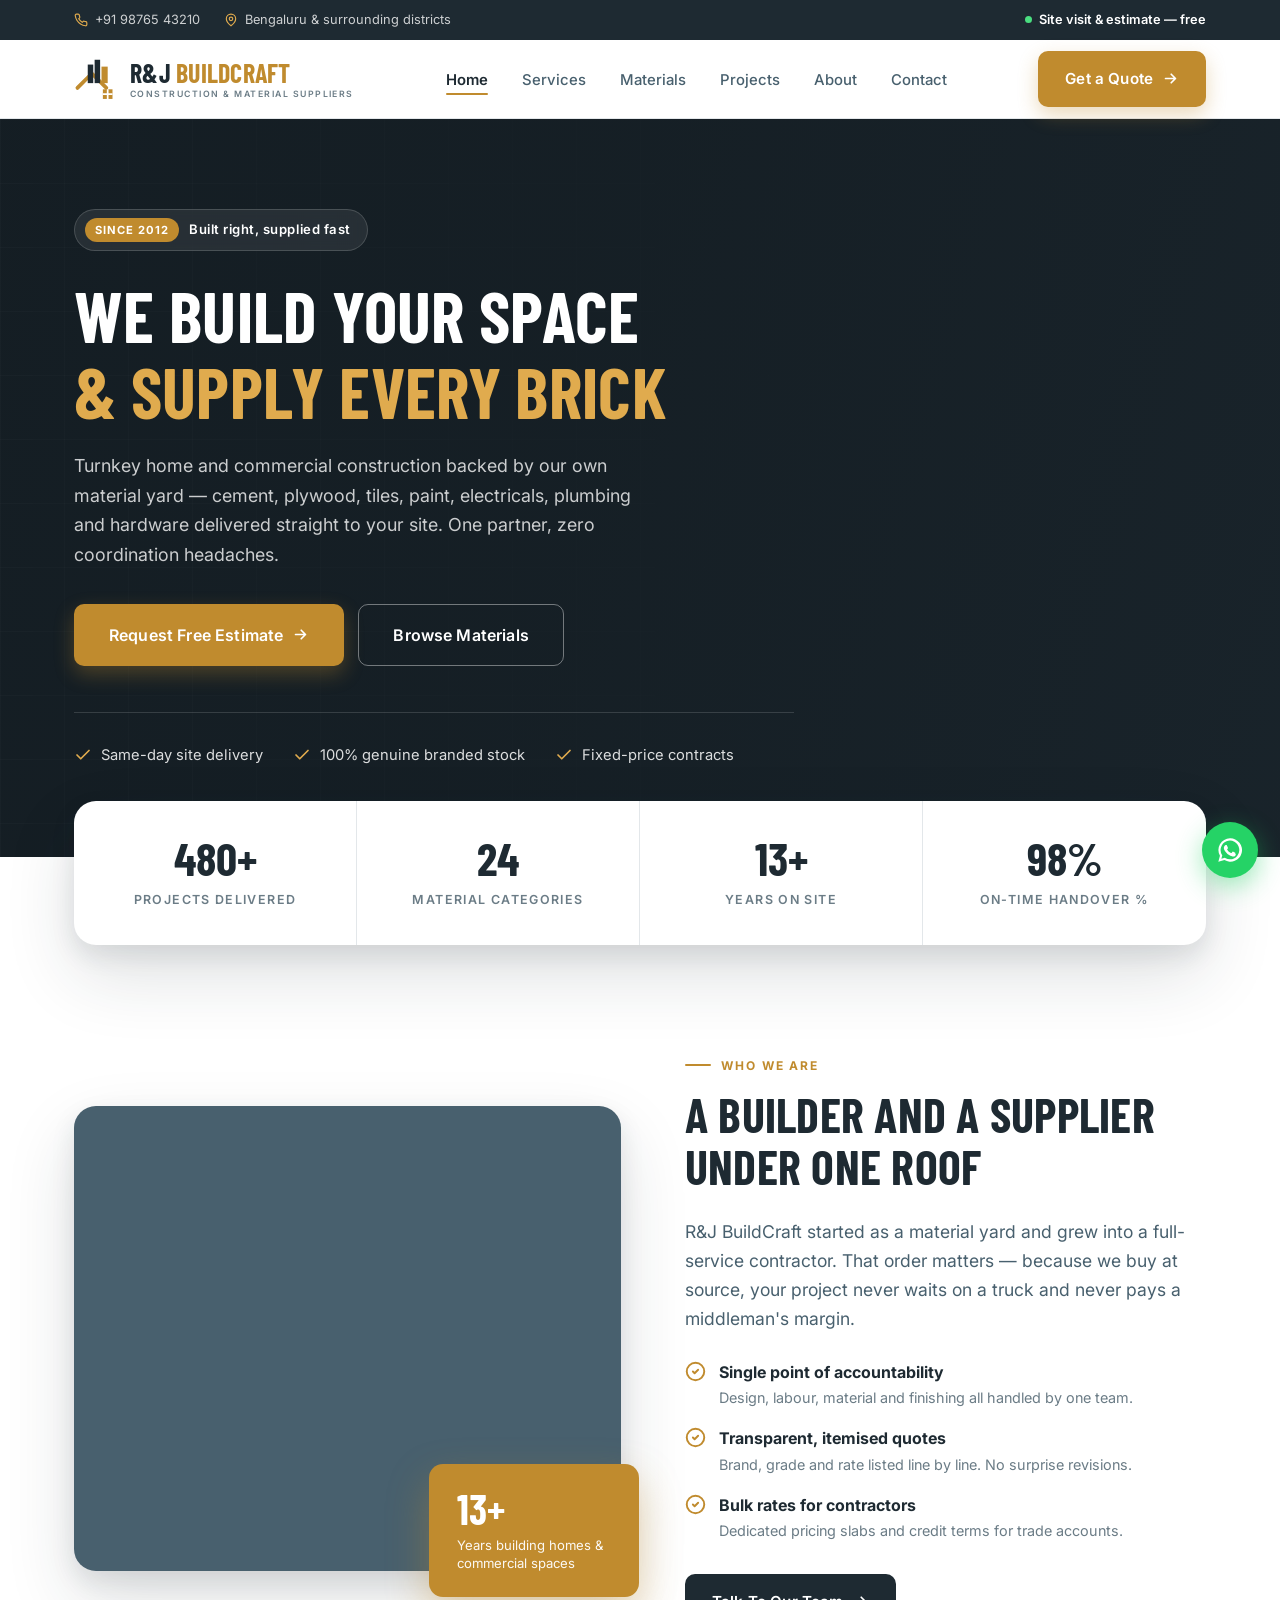
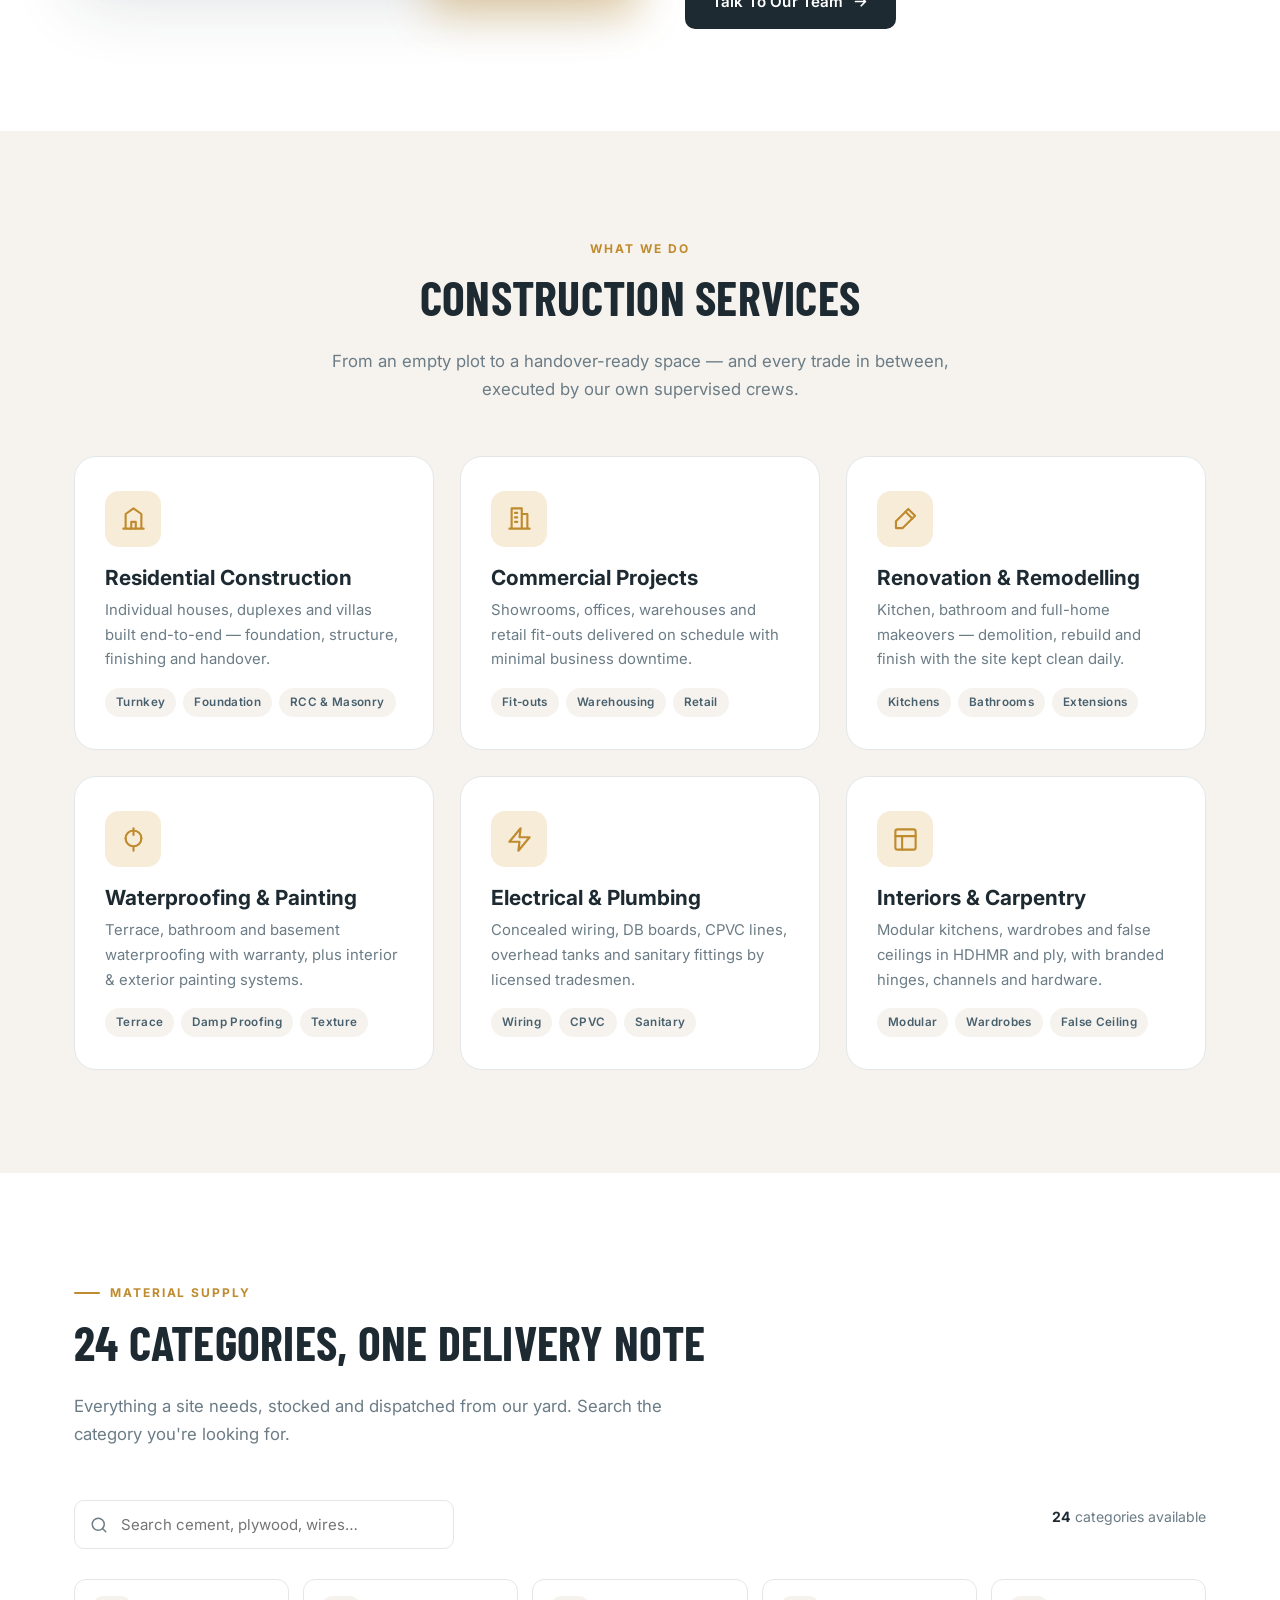
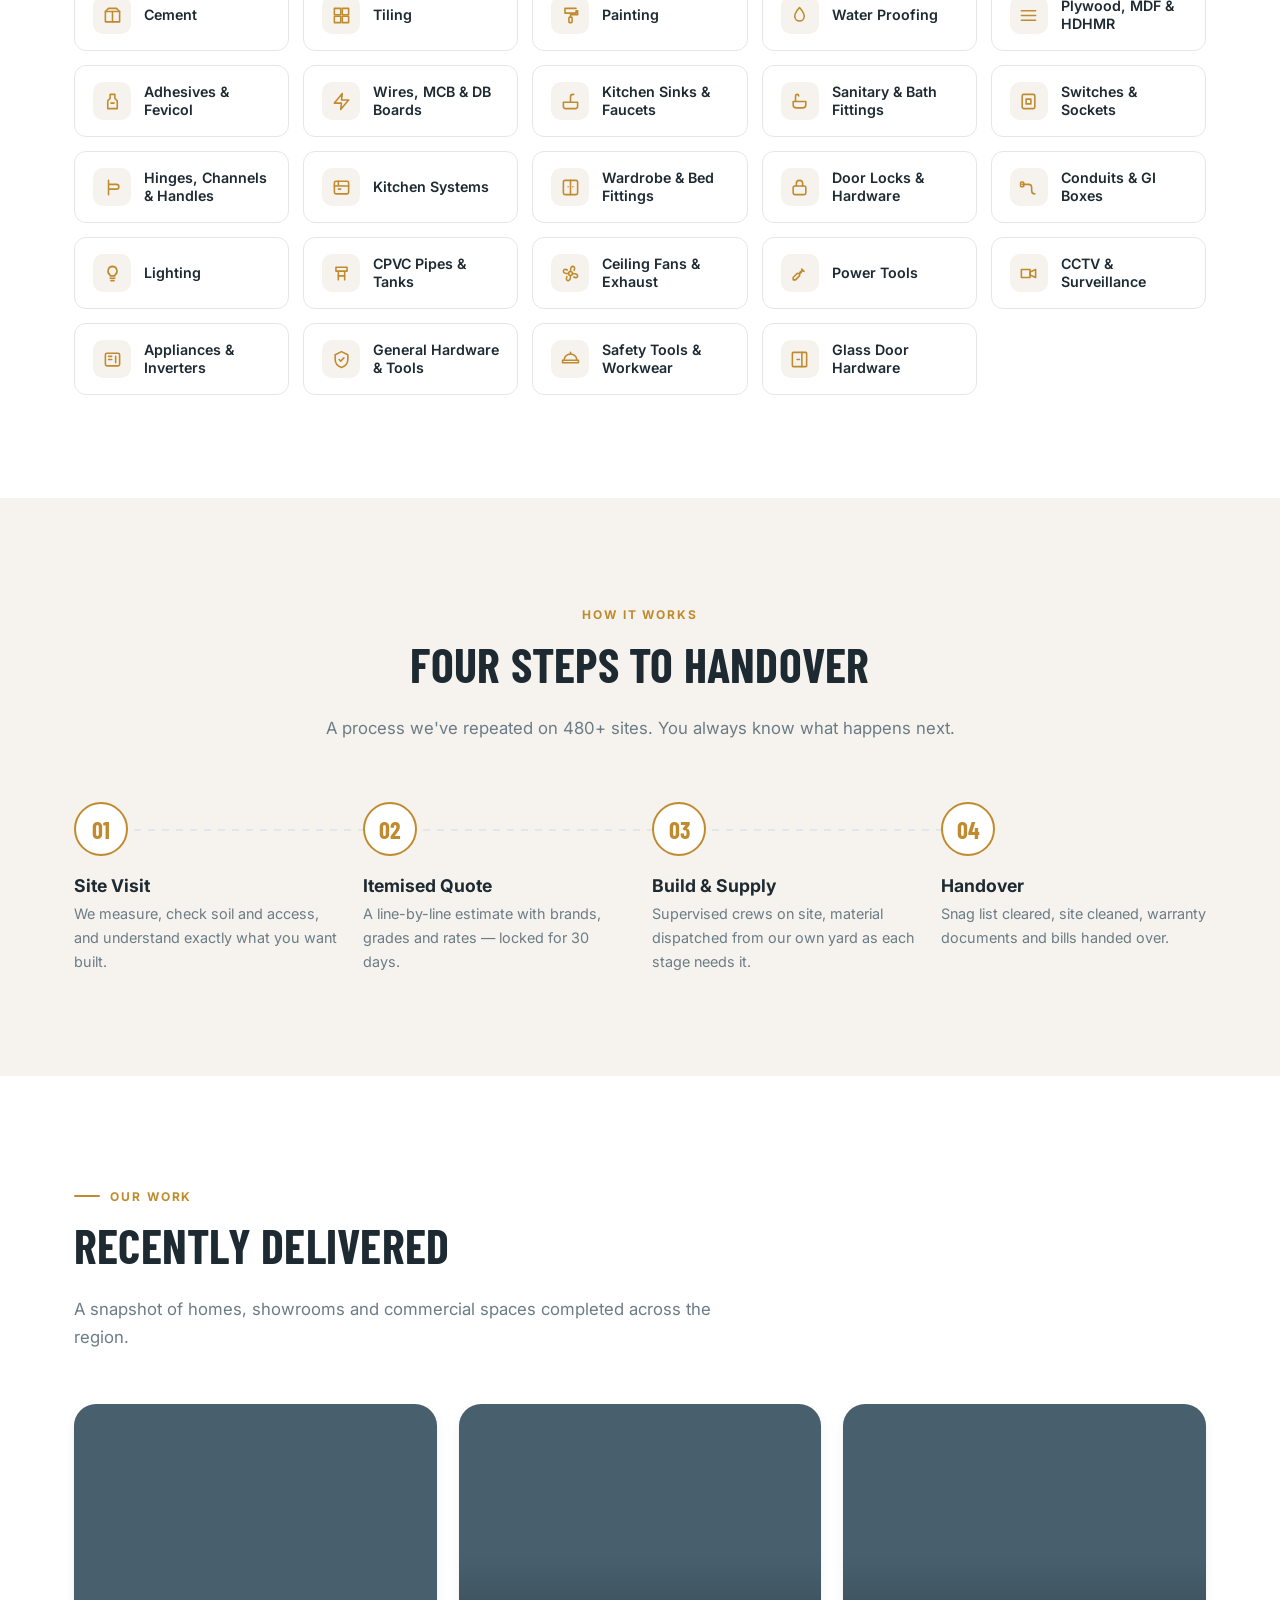
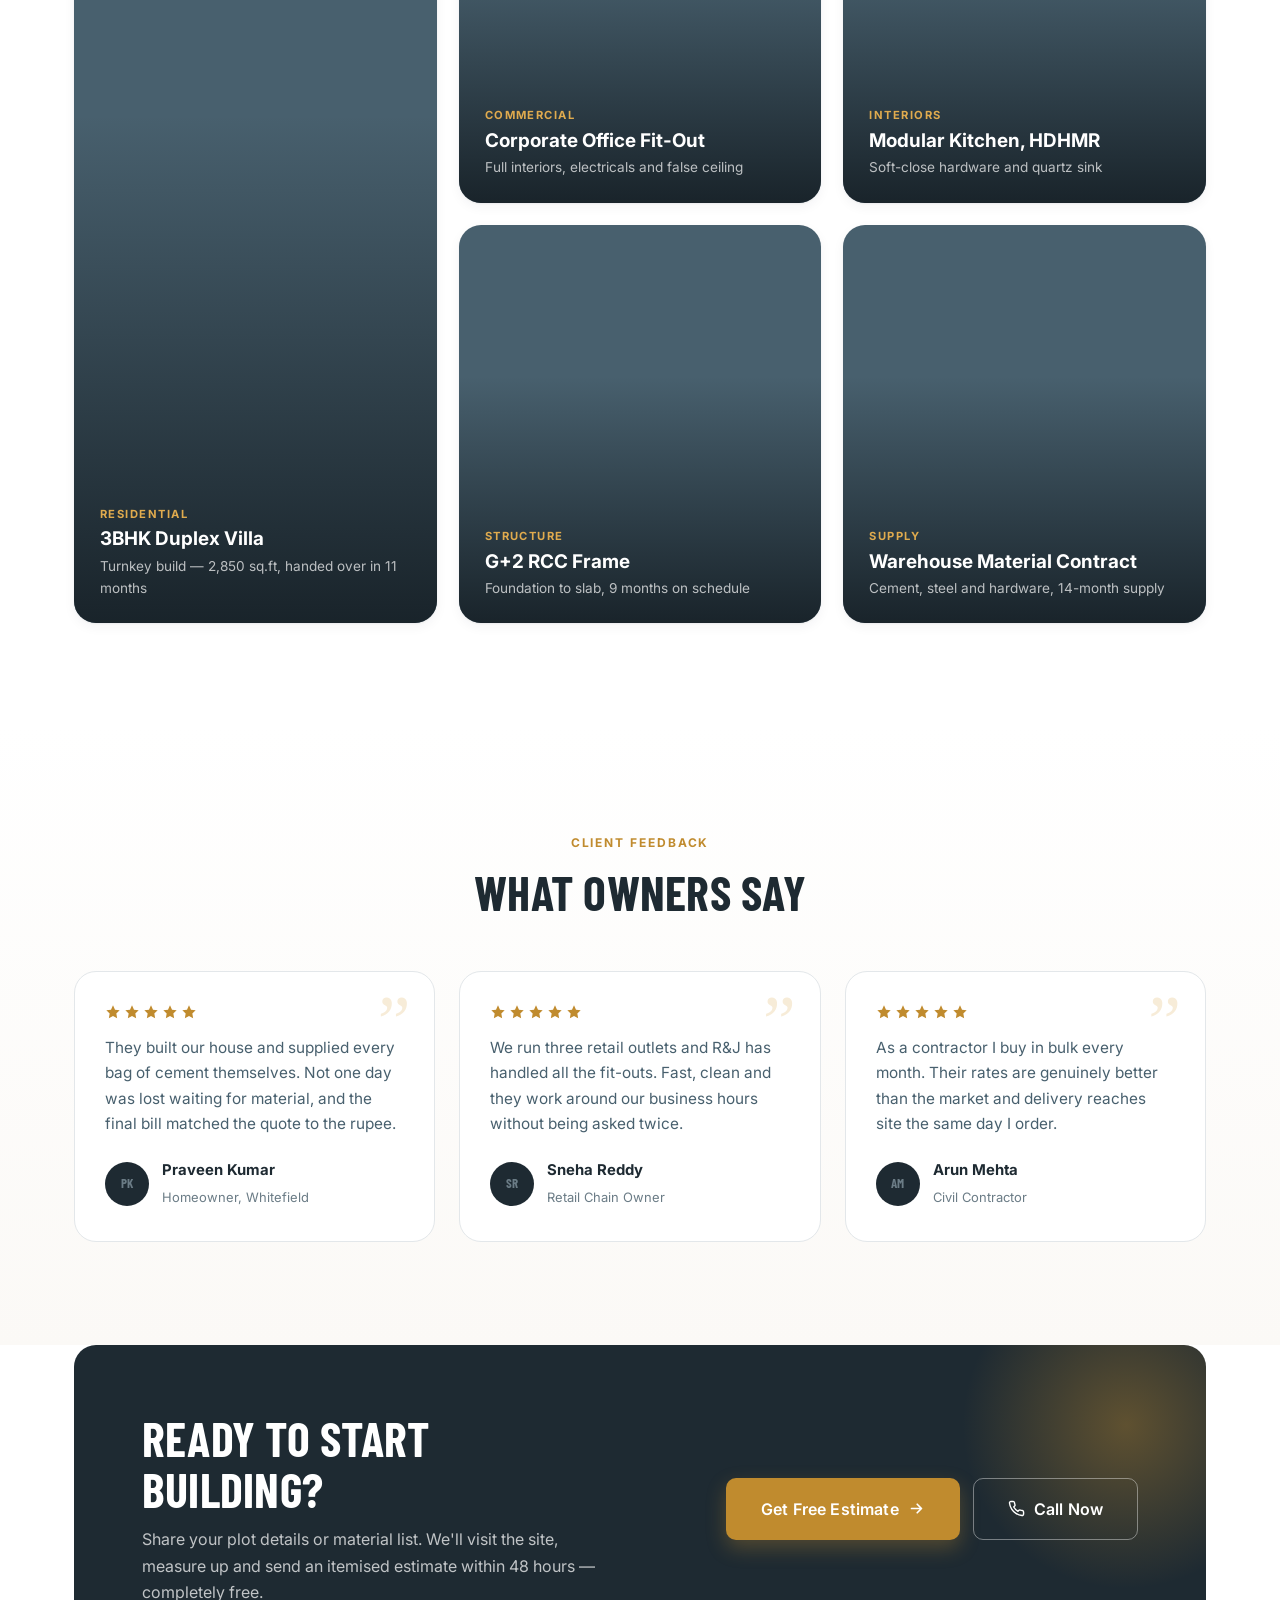
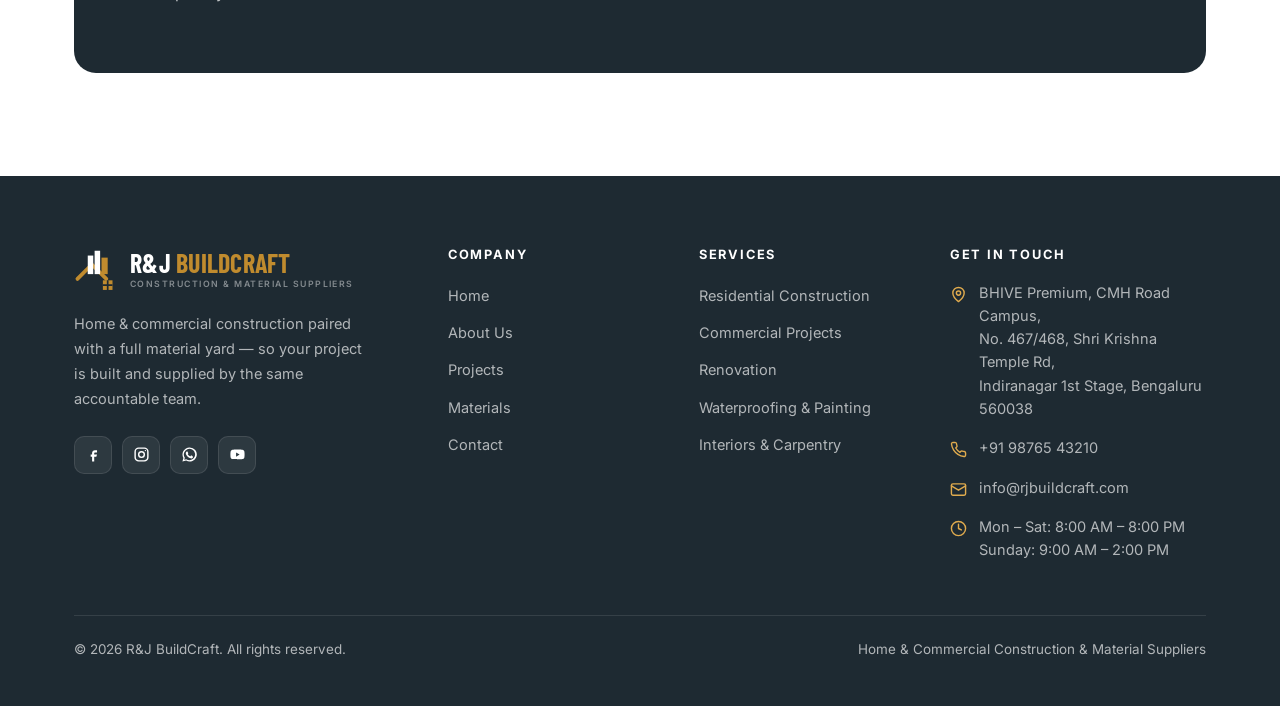
==== commit 2b881738: "Update office address to BHIVE Premium, CMH Road Campus Real address from the client. Also adjusts t" ====
--- a/index.html
+++ b/index.html
@@ -6,6 +6,19 @@
 <title>R&amp;J BuildCraft | Home &amp; Commercial Construction &amp; Material Suppliers</title>
 <meta name="description" content="R&amp;J BuildCraft — turnkey home &amp; commercial construction plus fast delivery of cement, plywood, tiles, paint, electricals, sanitaryware and hardware. One partner from foundation to finish.">
 <meta name="theme-color" content="#1E2A32">
+<link rel="canonical" href="https://randjbuildcraft.com/">
+<meta property="og:type" content="website">
+<meta property="og:site_name" content="R&amp;J BuildCraft">
+<meta property="og:url" content="https://randjbuildcraft.com/">
+<meta property="og:title" content="R&amp;J BuildCraft | Home &amp; Commercial Construction &amp; Material Suppliers">
+<meta property="og:description" content="Turnkey home &amp; commercial construction plus fast delivery of cement, plywood, tiles, paint, electricals, sanitaryware and hardware. One partner from foundation to finish.">
+<meta property="og:image" content="https://images.unsplash.com/photo-1541888946425-d81bb19240f5?auto=format&fit=crop&w=1200&q=80">
+<meta property="og:image:width" content="1200">
+<meta property="og:image:height" content="800">
+<meta name="twitter:card" content="summary_large_image">
+<meta name="twitter:title" content="R&amp;J BuildCraft | Home &amp; Commercial Construction &amp; Material Suppliers">
+<meta name="twitter:description" content="Turnkey home &amp; commercial construction plus fast delivery of cement, plywood, tiles, paint, electricals, sanitaryware and hardware. One partner from foundation to finish.">
+<meta name="twitter:image" content="https://images.unsplash.com/photo-1541888946425-d81bb19240f5?auto=format&fit=crop&w=1200&q=80">
 <link rel="preconnect" href="https://fonts.googleapis.com">
 <link rel="preconnect" href="https://fonts.gstatic.com" crossorigin>
 <link href="https://fonts.googleapis.com/css2?family=Barlow+Condensed:wght@600;700&family=Inter:wght@400;500;600;700&display=swap" rel="stylesheet">
@@ -484,7 +497,7 @@
         <ul class="footer-contact">
           <li>
             <svg viewBox="0 0 24 24" fill="none" stroke="currentColor" stroke-width="2" stroke-linecap="round" stroke-linejoin="round"><path d="M20 10c0 6-8 12-8 12s-8-6-8-12a8 8 0 0 1 16 0z"/><circle cx="12" cy="10" r="3"/></svg>
-            <span>No. 24, Main Road, Industrial Area,<br>Bengaluru, Karnataka 560001</span>
+            <span>BHIVE Premium, CMH Road Campus,<br>No. 467/468, Shri Krishna Temple Rd,<br>Indiranagar 1st Stage, Bengaluru 560038</span>
           </li>
           <li>
             <svg viewBox="0 0 24 24" fill="none" stroke="currentColor" stroke-width="2" stroke-linecap="round" stroke-linejoin="round"><path d="M22 16.92v3a2 2 0 0 1-2.18 2 19.79 19.79 0 0 1-8.63-3.07 19.5 19.5 0 0 1-6-6 19.79 19.79 0 0 1-3.07-8.67A2 2 0 0 1 4.11 2h3a2 2 0 0 1 2 1.72c.13.96.36 1.9.7 2.81a2 2 0 0 1-.45 2.11L8.09 9.91a16 16 0 0 0 6 6l1.27-1.27a2 2 0 0 1 2.11-.45c.9.34 1.85.57 2.81.7A2 2 0 0 1 22 16.92z"/></svg>
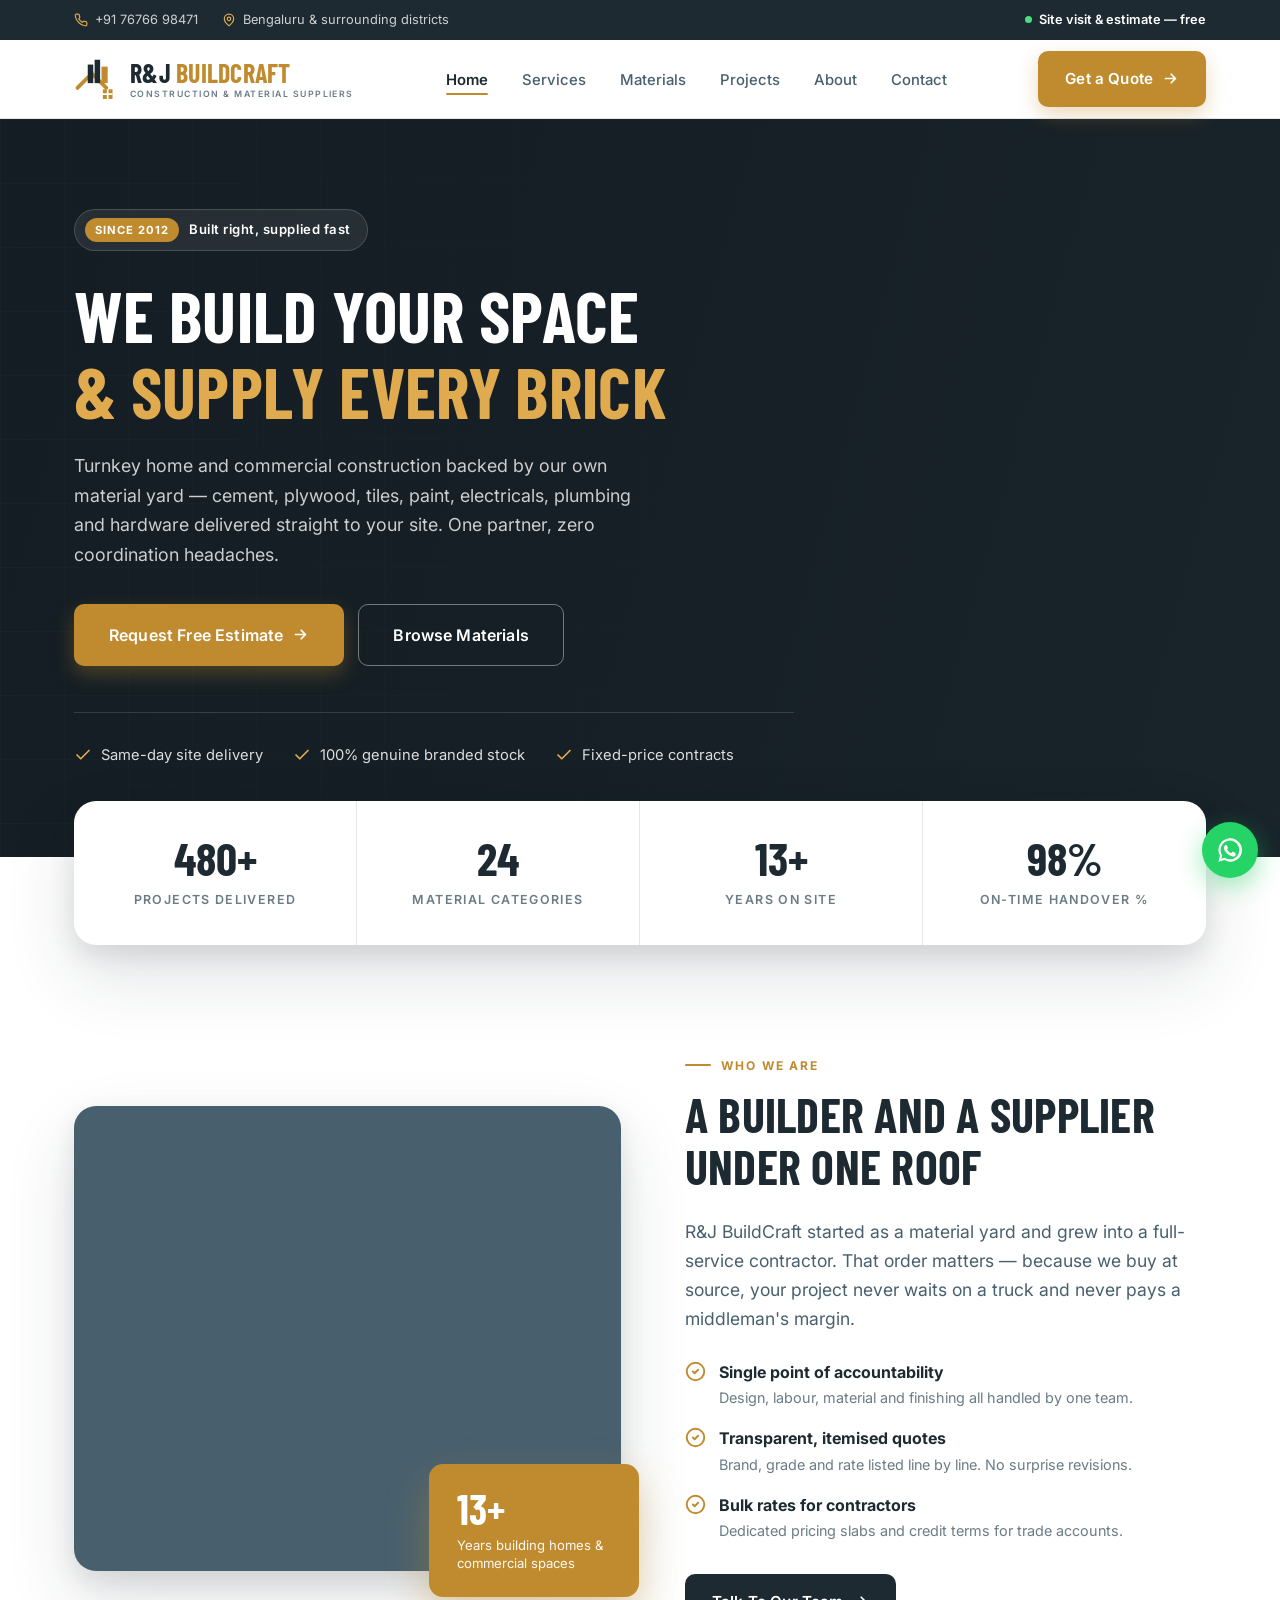
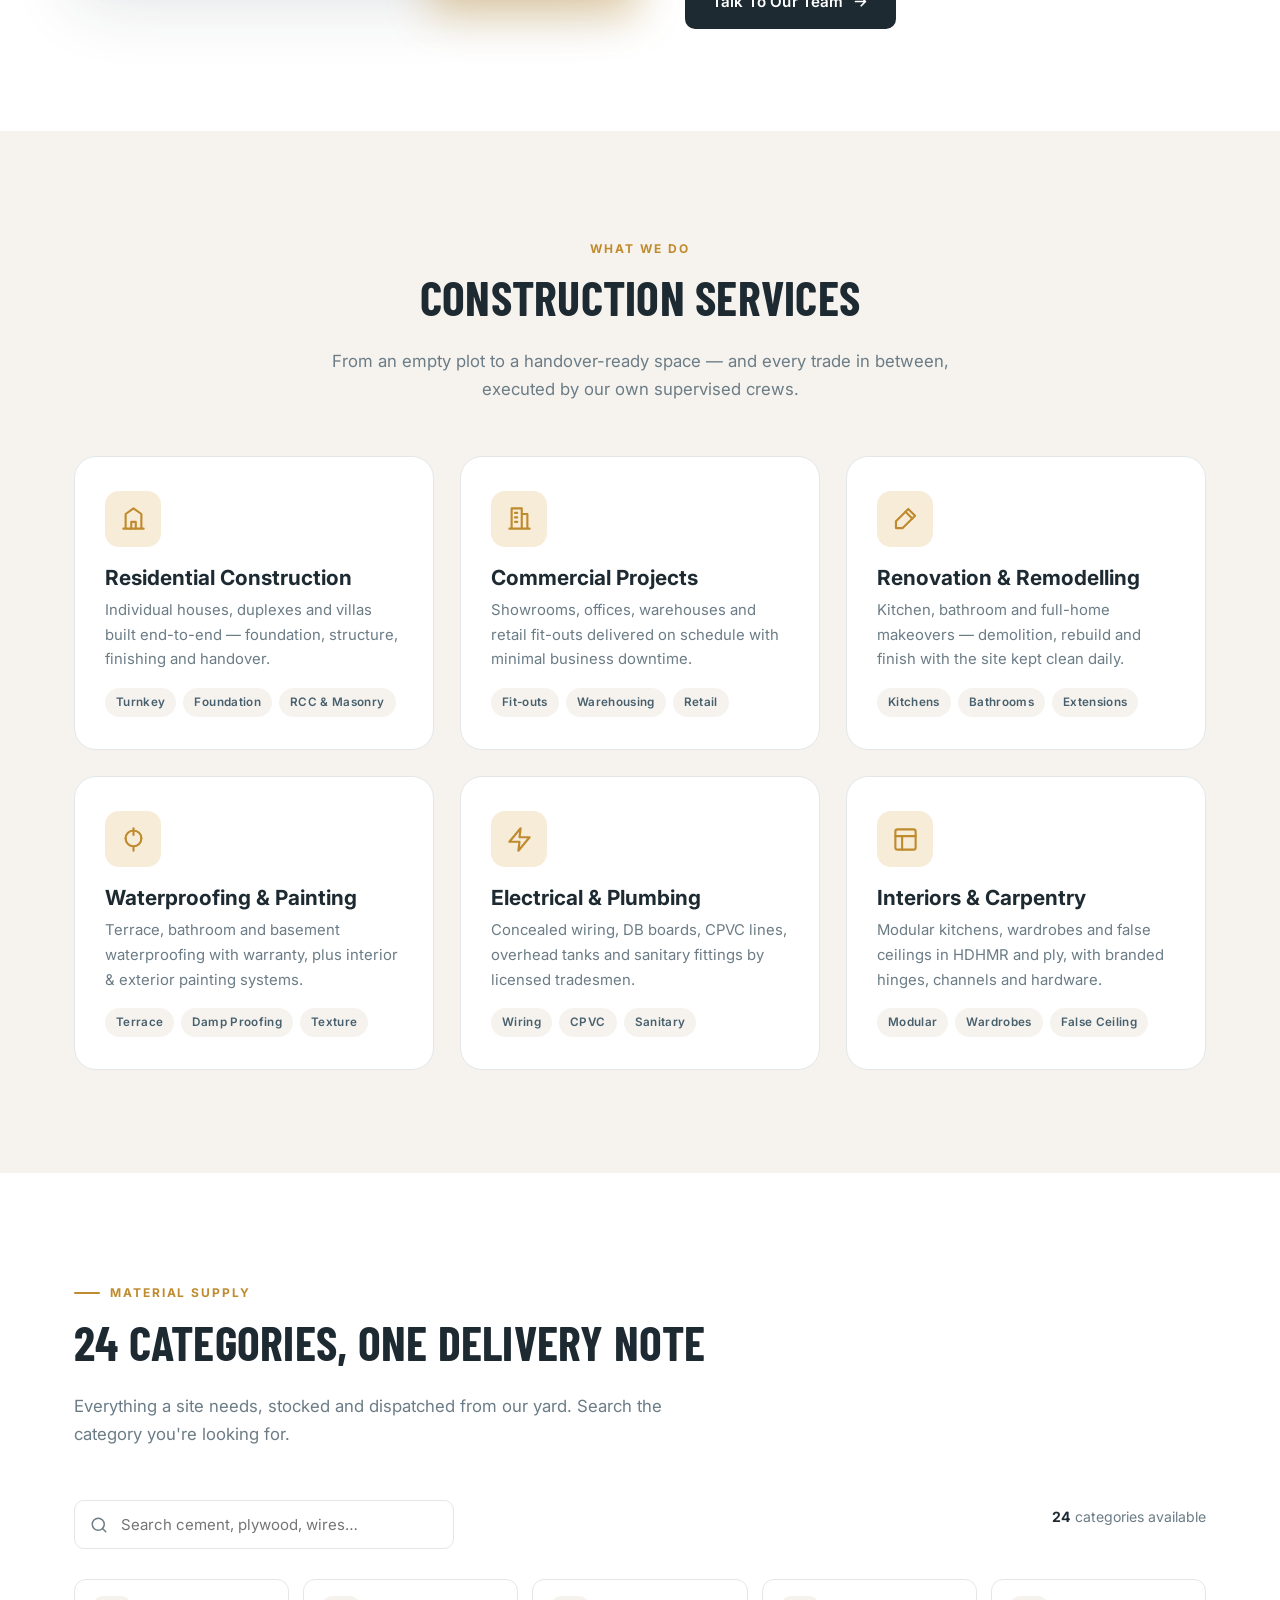
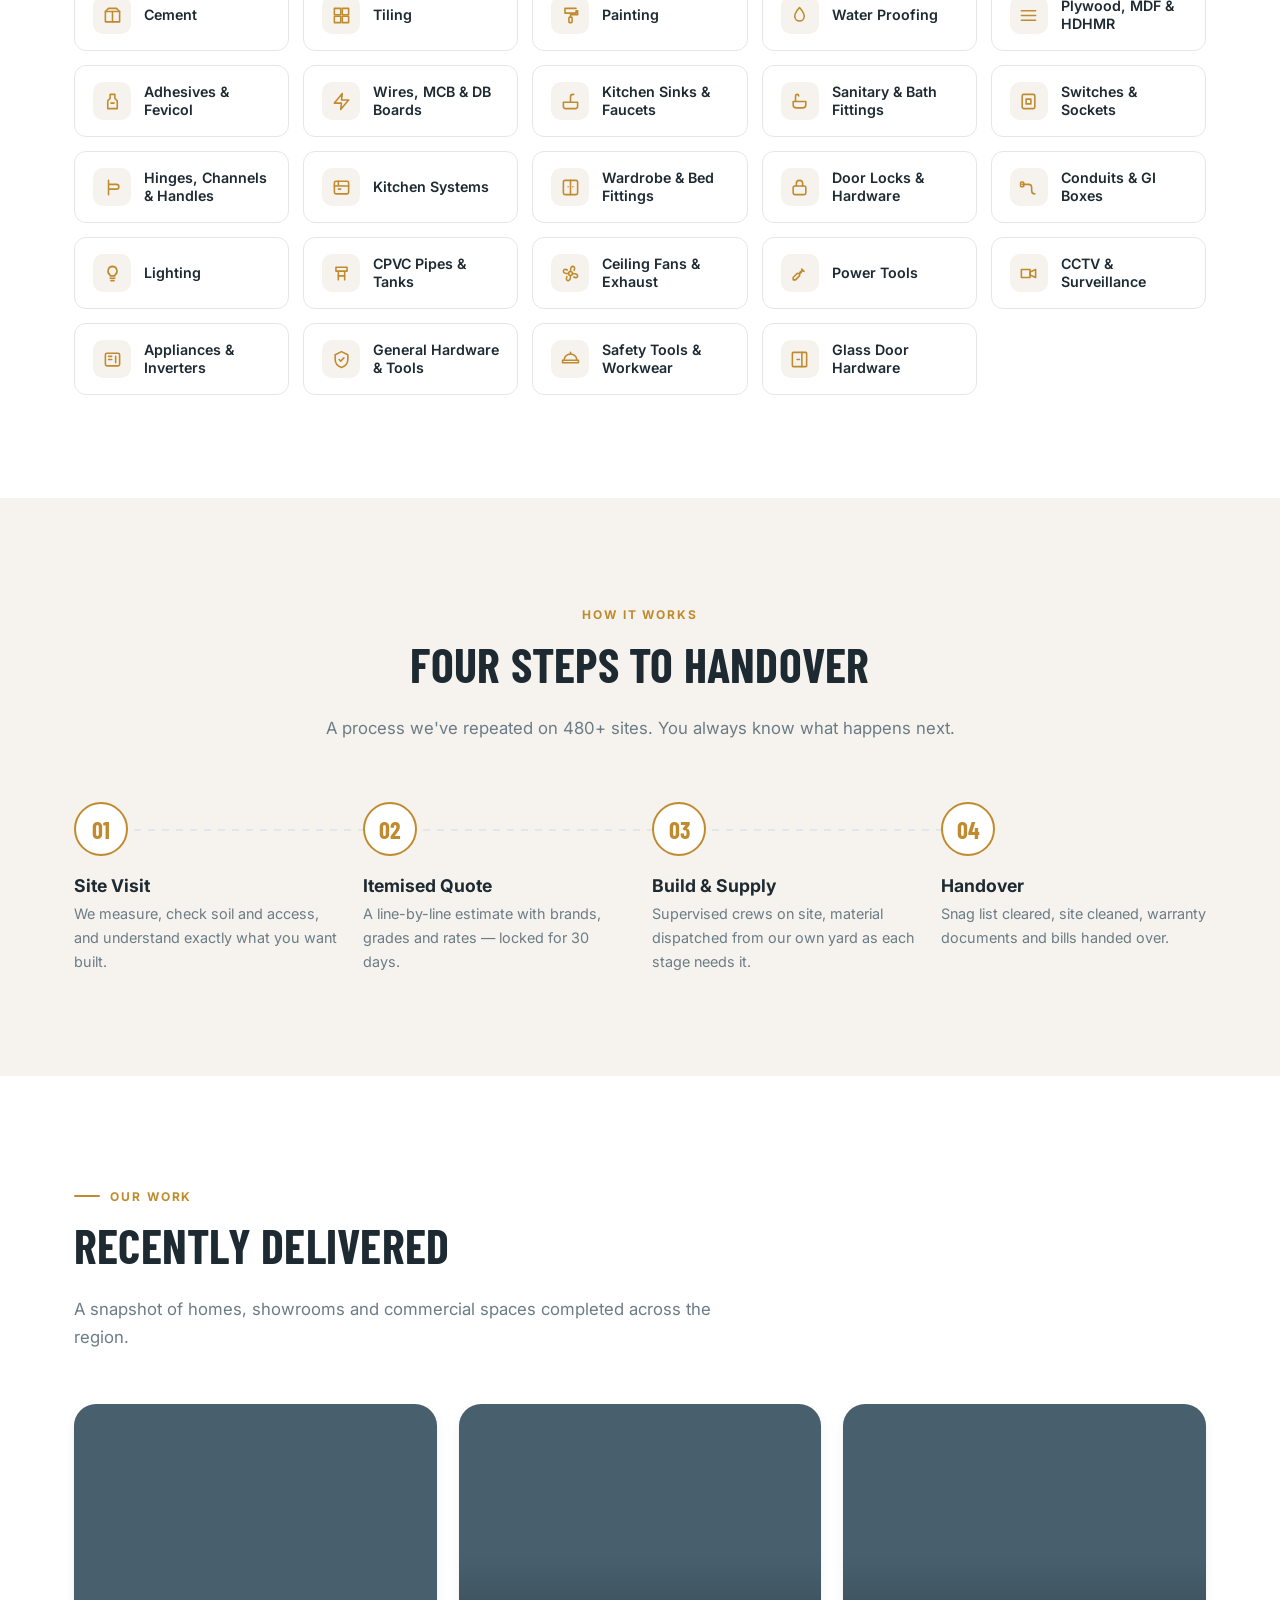
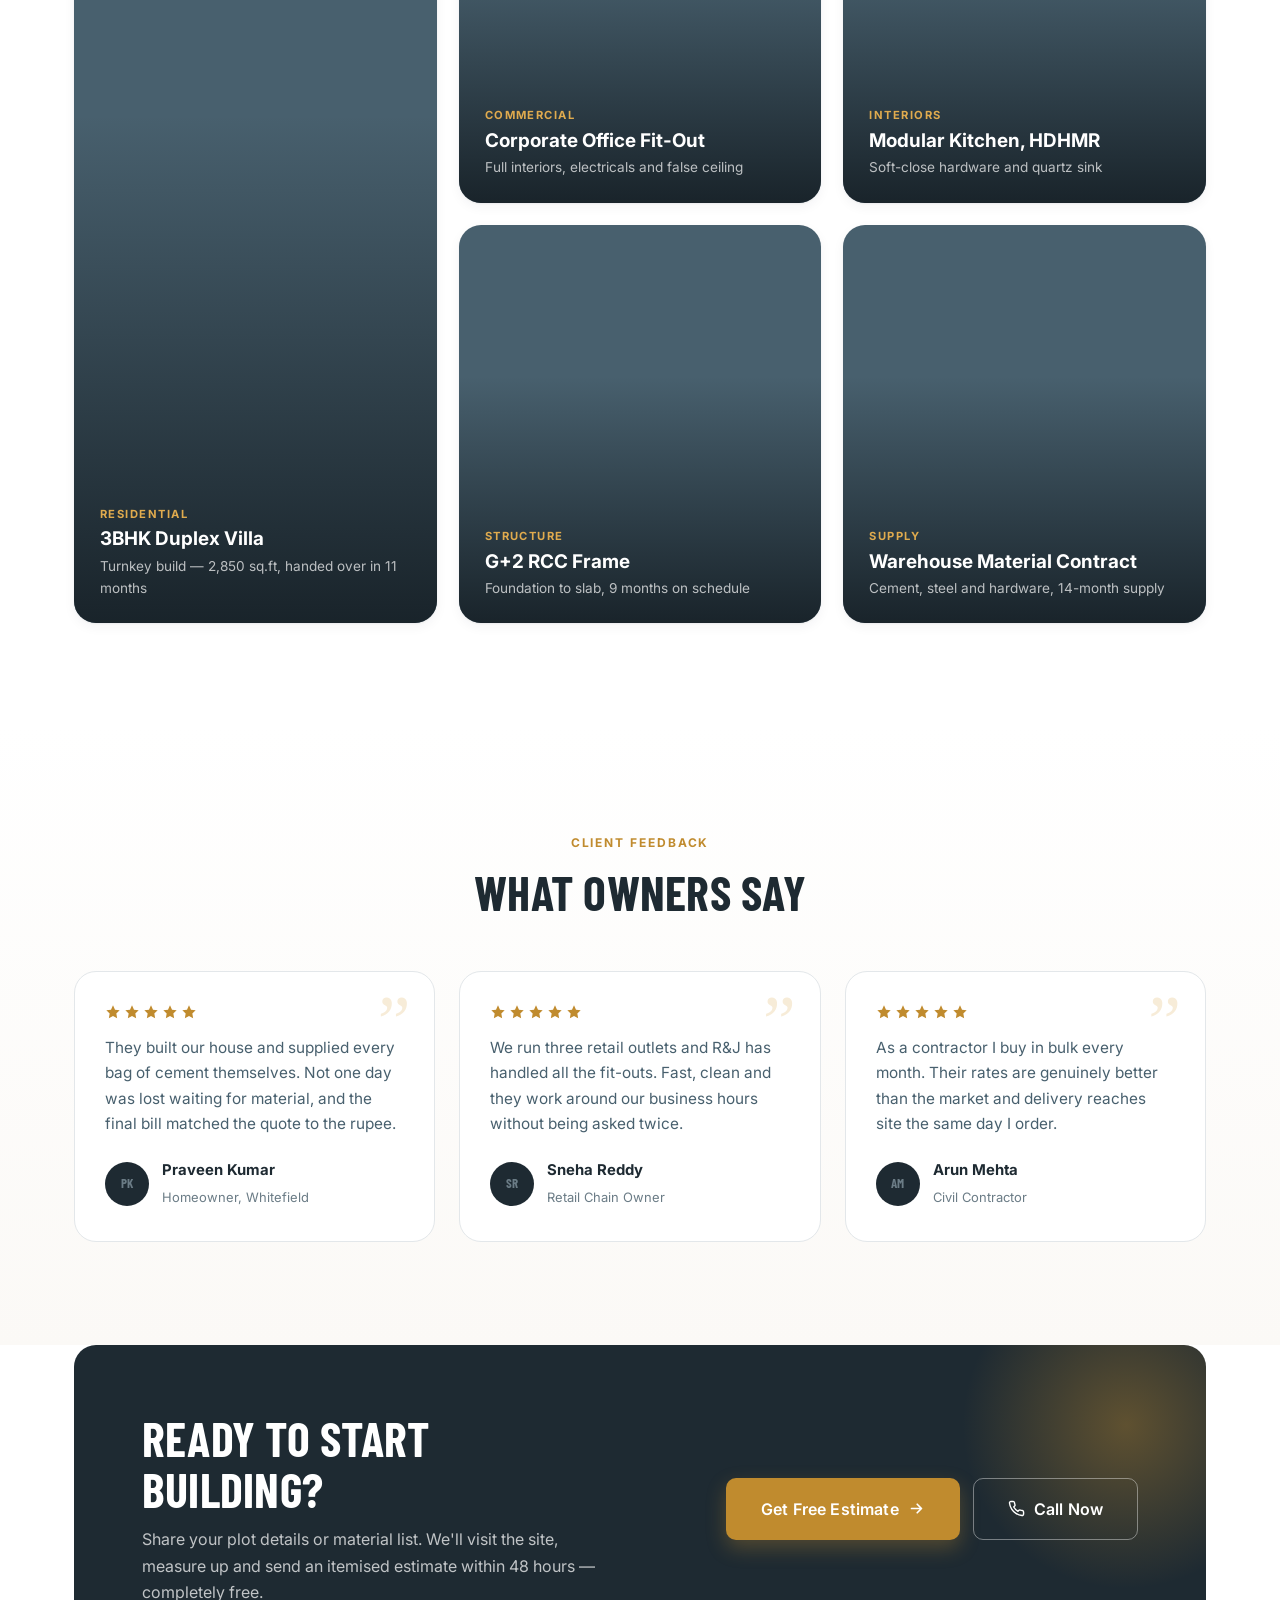
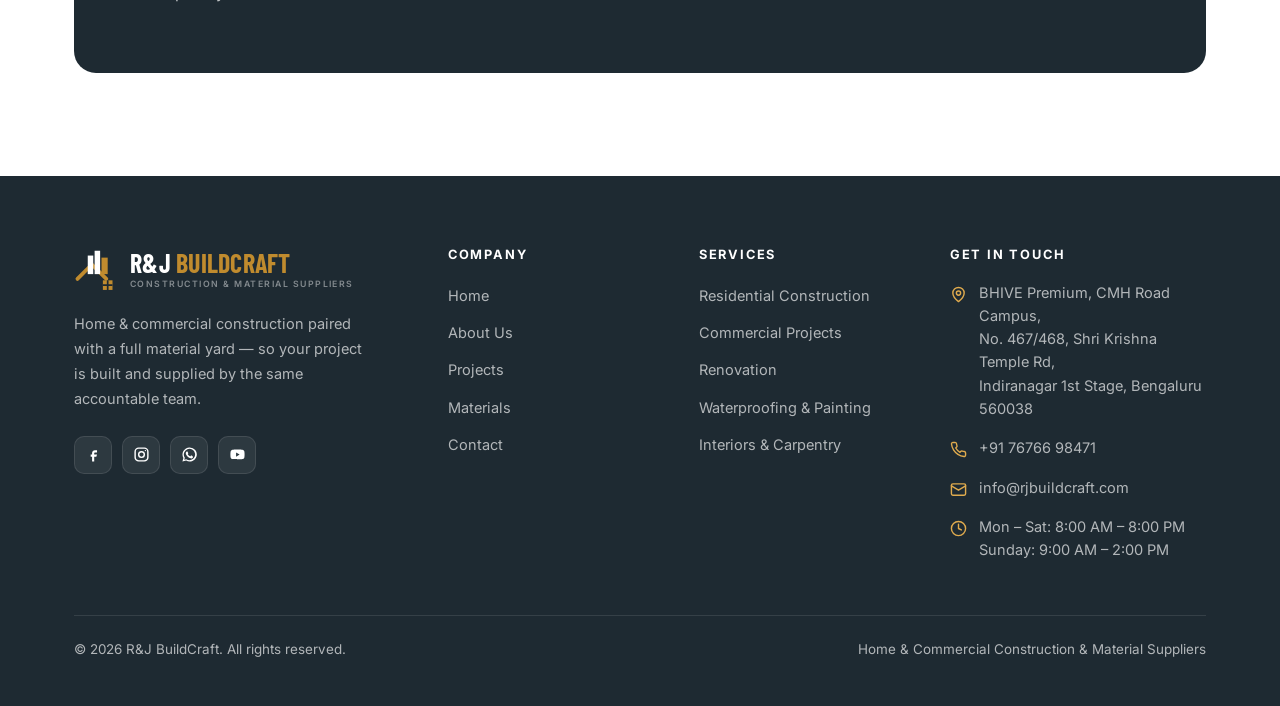
==== commit 23ba5b9d: "Use the client's real phone numbers +91 76766 98471 (primary, also the WhatsApp destination for the " ====
--- a/index.html
+++ b/index.html
@@ -32,9 +32,9 @@
   <div class="topbar">
     <div class="container">
       <div class="topbar-list">
-        <a class="topbar-item" href="tel:+919876543210">
+        <a class="topbar-item" href="tel:+917676698471">
           <svg viewBox="0 0 24 24" fill="none" stroke="currentColor" stroke-width="2" stroke-linecap="round" stroke-linejoin="round"><path d="M22 16.92v3a2 2 0 0 1-2.18 2 19.79 19.79 0 0 1-8.63-3.07 19.5 19.5 0 0 1-6-6 19.79 19.79 0 0 1-3.07-8.67A2 2 0 0 1 4.11 2h3a2 2 0 0 1 2 1.72c.13.96.36 1.9.7 2.81a2 2 0 0 1-.45 2.11L8.09 9.91a16 16 0 0 0 6 6l1.27-1.27a2 2 0 0 1 2.11-.45c.9.34 1.85.57 2.81.7A2 2 0 0 1 22 16.92z"/></svg>
-          +91 98765 43210
+          +91 76766 98471
         </a>
         <span class="topbar-item">
           <svg viewBox="0 0 24 24" fill="none" stroke="currentColor" stroke-width="2" stroke-linecap="round" stroke-linejoin="round"><path d="M20 10c0 6-8 12-8 12s-8-6-8-12a8 8 0 0 1 16 0z"/><circle cx="12" cy="10" r="3"/></svg>
@@ -267,7 +267,7 @@
       <div class="material"><span class="material-ico"><svg viewBox="0 0 24 24" fill="none" stroke="currentColor" stroke-width="2" stroke-linecap="round" stroke-linejoin="round"><path d="M12 2 4 6v6c0 5 3.5 8.5 8 10 4.5-1.5 8-5 8-10V6z"/><path d="m9 12 2 2 4-4"/></svg></span><span class="material-name">General Hardware &amp; Tools</span></div>
       <div class="material"><span class="material-ico"><svg viewBox="0 0 24 24" fill="none" stroke="currentColor" stroke-width="2" stroke-linecap="round" stroke-linejoin="round"><path d="M4 13a8 8 0 0 1 16 0"/><path d="M2 13h20v3H2zM12 5V3"/></svg></span><span class="material-name">Safety Tools &amp; Workwear</span></div>
       <div class="material"><span class="material-ico"><svg viewBox="0 0 24 24" fill="none" stroke="currentColor" stroke-width="2" stroke-linecap="round" stroke-linejoin="round"><rect x="3" y="3" width="18" height="18" rx="1"/><path d="M15 3v18M9 12h3"/></svg></span><span class="material-name">Glass Door Hardware</span></div>
-      <p class="no-results" id="noResults" hidden>No category matched that search. Call us on <a href="tel:+919876543210" style="color:var(--gold);font-weight:600">+91 98765 43210</a> — we probably stock it anyway.</p>
+      <p class="no-results" id="noResults" hidden>No category matched that search. Call us on <a href="tel:+917676698471" style="color:var(--gold);font-weight:600">+91 76766 98471</a> — we probably stock it anyway.</p>
     </div>
   </div>
 </section>
@@ -431,7 +431,7 @@
           Get Free Estimate
           <svg viewBox="0 0 24 24" fill="none" stroke="currentColor" stroke-width="2.4" stroke-linecap="round" stroke-linejoin="round"><path d="M5 12h14M13 6l6 6-6 6"/></svg>
         </a>
-        <a class="btn btn--ghost btn--lg" href="tel:+919876543210">
+        <a class="btn btn--ghost btn--lg" href="tel:+917676698471">
           <svg viewBox="0 0 24 24" fill="none" stroke="currentColor" stroke-width="2" stroke-linecap="round" stroke-linejoin="round"><path d="M22 16.92v3a2 2 0 0 1-2.18 2 19.79 19.79 0 0 1-8.63-3.07 19.5 19.5 0 0 1-6-6 19.79 19.79 0 0 1-3.07-8.67A2 2 0 0 1 4.11 2h3a2 2 0 0 1 2 1.72c.13.96.36 1.9.7 2.81a2 2 0 0 1-.45 2.11L8.09 9.91a16 16 0 0 0 6 6l1.27-1.27a2 2 0 0 1 2.11-.45c.9.34 1.85.57 2.81.7A2 2 0 0 1 22 16.92z"/></svg>
           Call Now
         </a>
@@ -465,7 +465,7 @@
         <div class="socials">
           <a href="#" aria-label="Facebook"><svg viewBox="0 0 24 24" fill="currentColor"><path d="M14 9h3V6h-3c-2.2 0-4 1.8-4 4v2H8v3h2v7h3v-7h3l1-3h-4v-2c0-.6.4-1 1-1z"/></svg></a>
           <a href="#" aria-label="Instagram"><svg viewBox="0 0 24 24" fill="none" stroke="currentColor" stroke-width="2"><rect x="3" y="3" width="18" height="18" rx="5"/><circle cx="12" cy="12" r="4"/><circle cx="17.5" cy="6.5" r="1" fill="currentColor" stroke="none"/></svg></a>
-          <a href="https://wa.me/919876543210" aria-label="WhatsApp"><svg viewBox="0 0 24 24" fill="currentColor"><path d="M12 2a10 10 0 0 0-8.6 15L2 22l5.2-1.4A10 10 0 1 0 12 2zm0 18a8 8 0 0 1-4.1-1.1l-.3-.2-3 .8.8-2.9-.2-.3A8 8 0 1 1 12 20zm4.4-5.8c-.2-.1-1.4-.7-1.6-.8s-.4-.1-.6.1-.6.8-.8 1-.3.2-.6 0a6.6 6.6 0 0 1-3.2-2.8c-.2-.4.2-.4.6-1.2.1-.1 0-.3 0-.4l-.8-1.9c-.2-.4-.4-.4-.6-.4h-.5a1 1 0 0 0-.7.3 3 3 0 0 0-.9 2.2 5.2 5.2 0 0 0 1.1 2.7 11.8 11.8 0 0 0 4.5 4c1.5.6 2.1.7 2.9.6a2.5 2.5 0 0 0 1.6-1.2 2 2 0 0 0 .1-1.1c0-.1-.2-.2-.5-.3z"/></svg></a>
+          <a href="https://wa.me/917676698471" aria-label="WhatsApp"><svg viewBox="0 0 24 24" fill="currentColor"><path d="M12 2a10 10 0 0 0-8.6 15L2 22l5.2-1.4A10 10 0 1 0 12 2zm0 18a8 8 0 0 1-4.1-1.1l-.3-.2-3 .8.8-2.9-.2-.3A8 8 0 1 1 12 20zm4.4-5.8c-.2-.1-1.4-.7-1.6-.8s-.4-.1-.6.1-.6.8-.8 1-.3.2-.6 0a6.6 6.6 0 0 1-3.2-2.8c-.2-.4.2-.4.6-1.2.1-.1 0-.3 0-.4l-.8-1.9c-.2-.4-.4-.4-.6-.4h-.5a1 1 0 0 0-.7.3 3 3 0 0 0-.9 2.2 5.2 5.2 0 0 0 1.1 2.7 11.8 11.8 0 0 0 4.5 4c1.5.6 2.1.7 2.9.6a2.5 2.5 0 0 0 1.6-1.2 2 2 0 0 0 .1-1.1c0-.1-.2-.2-.5-.3z"/></svg></a>
           <a href="#" aria-label="YouTube"><svg viewBox="0 0 24 24" fill="currentColor"><path d="M22 12s0-3.2-.4-4.7a2.5 2.5 0 0 0-1.8-1.8C18.3 5 12 5 12 5s-6.3 0-7.8.5a2.5 2.5 0 0 0-1.8 1.8C2 8.8 2 12 2 12s0 3.2.4 4.7a2.5 2.5 0 0 0 1.8 1.8C5.7 19 12 19 12 19s6.3 0 7.8-.5a2.5 2.5 0 0 0 1.8-1.8C22 15.2 22 12 22 12zM10 15V9l5 3z"/></svg></a>
         </div>
       </div>
@@ -501,7 +501,7 @@
           </li>
           <li>
             <svg viewBox="0 0 24 24" fill="none" stroke="currentColor" stroke-width="2" stroke-linecap="round" stroke-linejoin="round"><path d="M22 16.92v3a2 2 0 0 1-2.18 2 19.79 19.79 0 0 1-8.63-3.07 19.5 19.5 0 0 1-6-6 19.79 19.79 0 0 1-3.07-8.67A2 2 0 0 1 4.11 2h3a2 2 0 0 1 2 1.72c.13.96.36 1.9.7 2.81a2 2 0 0 1-.45 2.11L8.09 9.91a16 16 0 0 0 6 6l1.27-1.27a2 2 0 0 1 2.11-.45c.9.34 1.85.57 2.81.7A2 2 0 0 1 22 16.92z"/></svg>
-            <a href="tel:+919876543210">+91 98765 43210</a>
+            <a href="tel:+917676698471">+91 76766 98471</a>
           </li>
           <li>
             <svg viewBox="0 0 24 24" fill="none" stroke="currentColor" stroke-width="2" stroke-linecap="round" stroke-linejoin="round"><rect x="2" y="4" width="20" height="16" rx="2"/><path d="m2 7 10 6 10-6"/></svg>
@@ -522,7 +522,7 @@
   </div>
 </footer>
 
-<a class="float-wa" href="https://wa.me/919876543210?text=Hi%20R%26J%20BuildCraft%2C%20I%27d%20like%20an%20estimate." target="_blank" rel="noopener" aria-label="Chat on WhatsApp">
+<a class="float-wa" href="https://wa.me/917676698471?text=Hi%20R%26J%20BuildCraft%2C%20I%27d%20like%20an%20estimate." target="_blank" rel="noopener" aria-label="Chat on WhatsApp">
   <svg viewBox="0 0 24 24" fill="currentColor"><path d="M12 2a10 10 0 0 0-8.6 15L2 22l5.2-1.4A10 10 0 1 0 12 2zm0 18a8 8 0 0 1-4.1-1.1l-.3-.2-3 .8.8-2.9-.2-.3A8 8 0 1 1 12 20zm4.4-5.8c-.2-.1-1.4-.7-1.6-.8s-.4-.1-.6.1-.6.8-.8 1-.3.2-.6 0a6.6 6.6 0 0 1-3.2-2.8c-.2-.4.2-.4.6-1.2.1-.1 0-.3 0-.4l-.8-1.9c-.2-.4-.4-.4-.6-.4h-.5a1 1 0 0 0-.7.3 3 3 0 0 0-.9 2.2 5.2 5.2 0 0 0 1.1 2.7 11.8 11.8 0 0 0 4.5 4c1.5.6 2.1.7 2.9.6a2.5 2.5 0 0 0 1.6-1.2 2 2 0 0 0 .1-1.1c0-.1-.2-.2-.5-.3z"/></svg>
 </a>
 
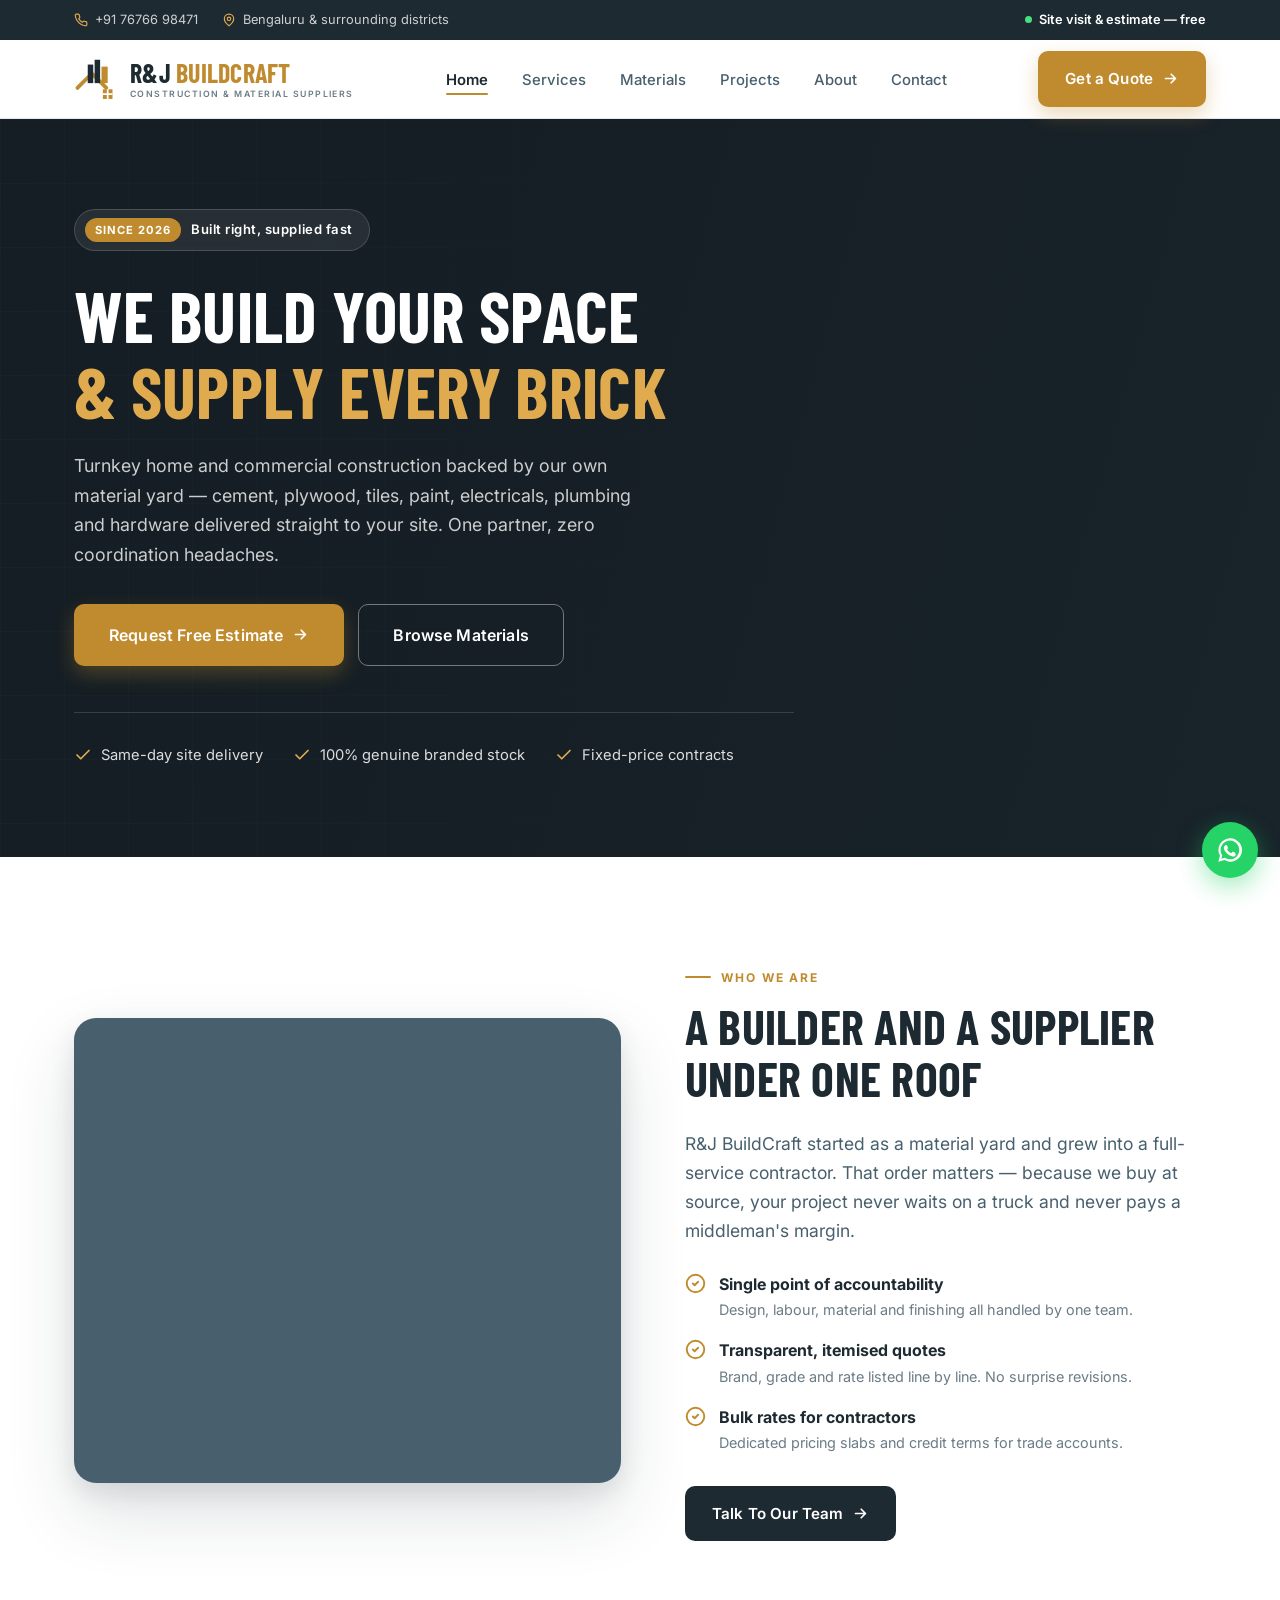
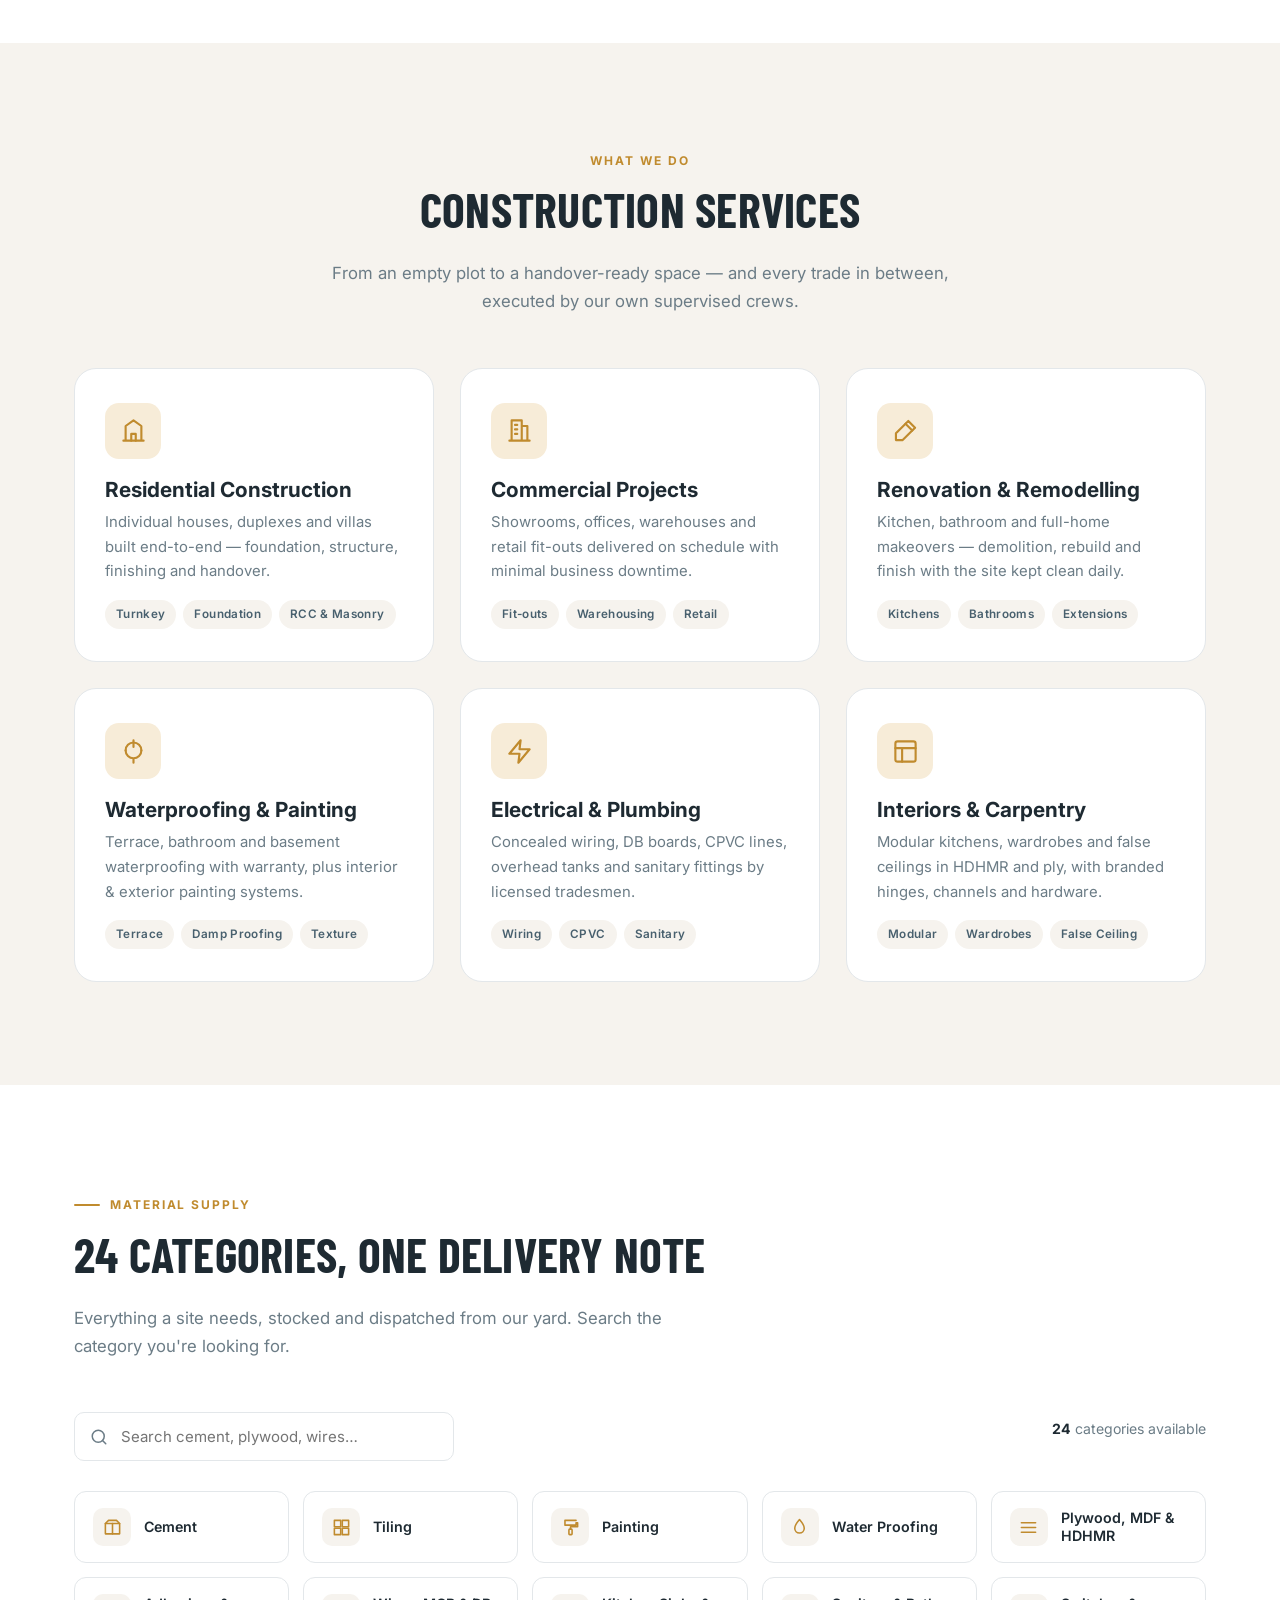
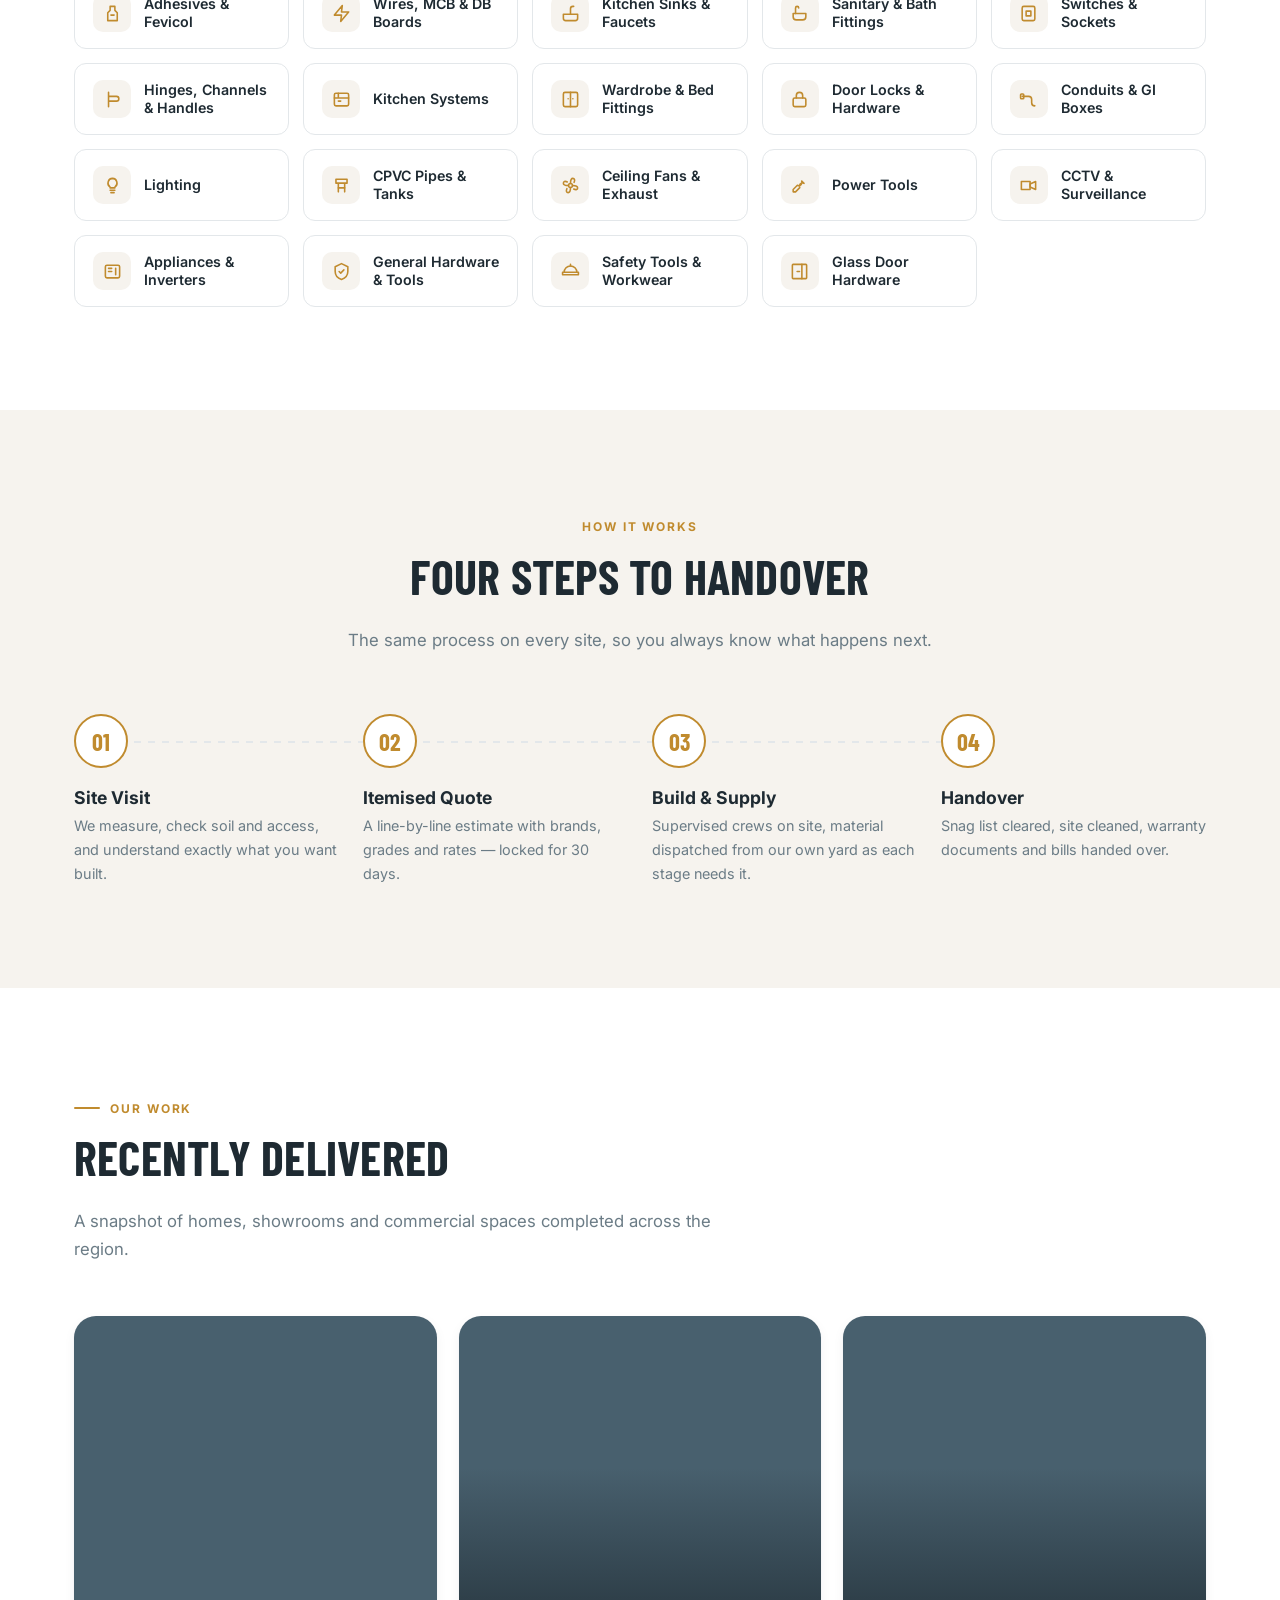
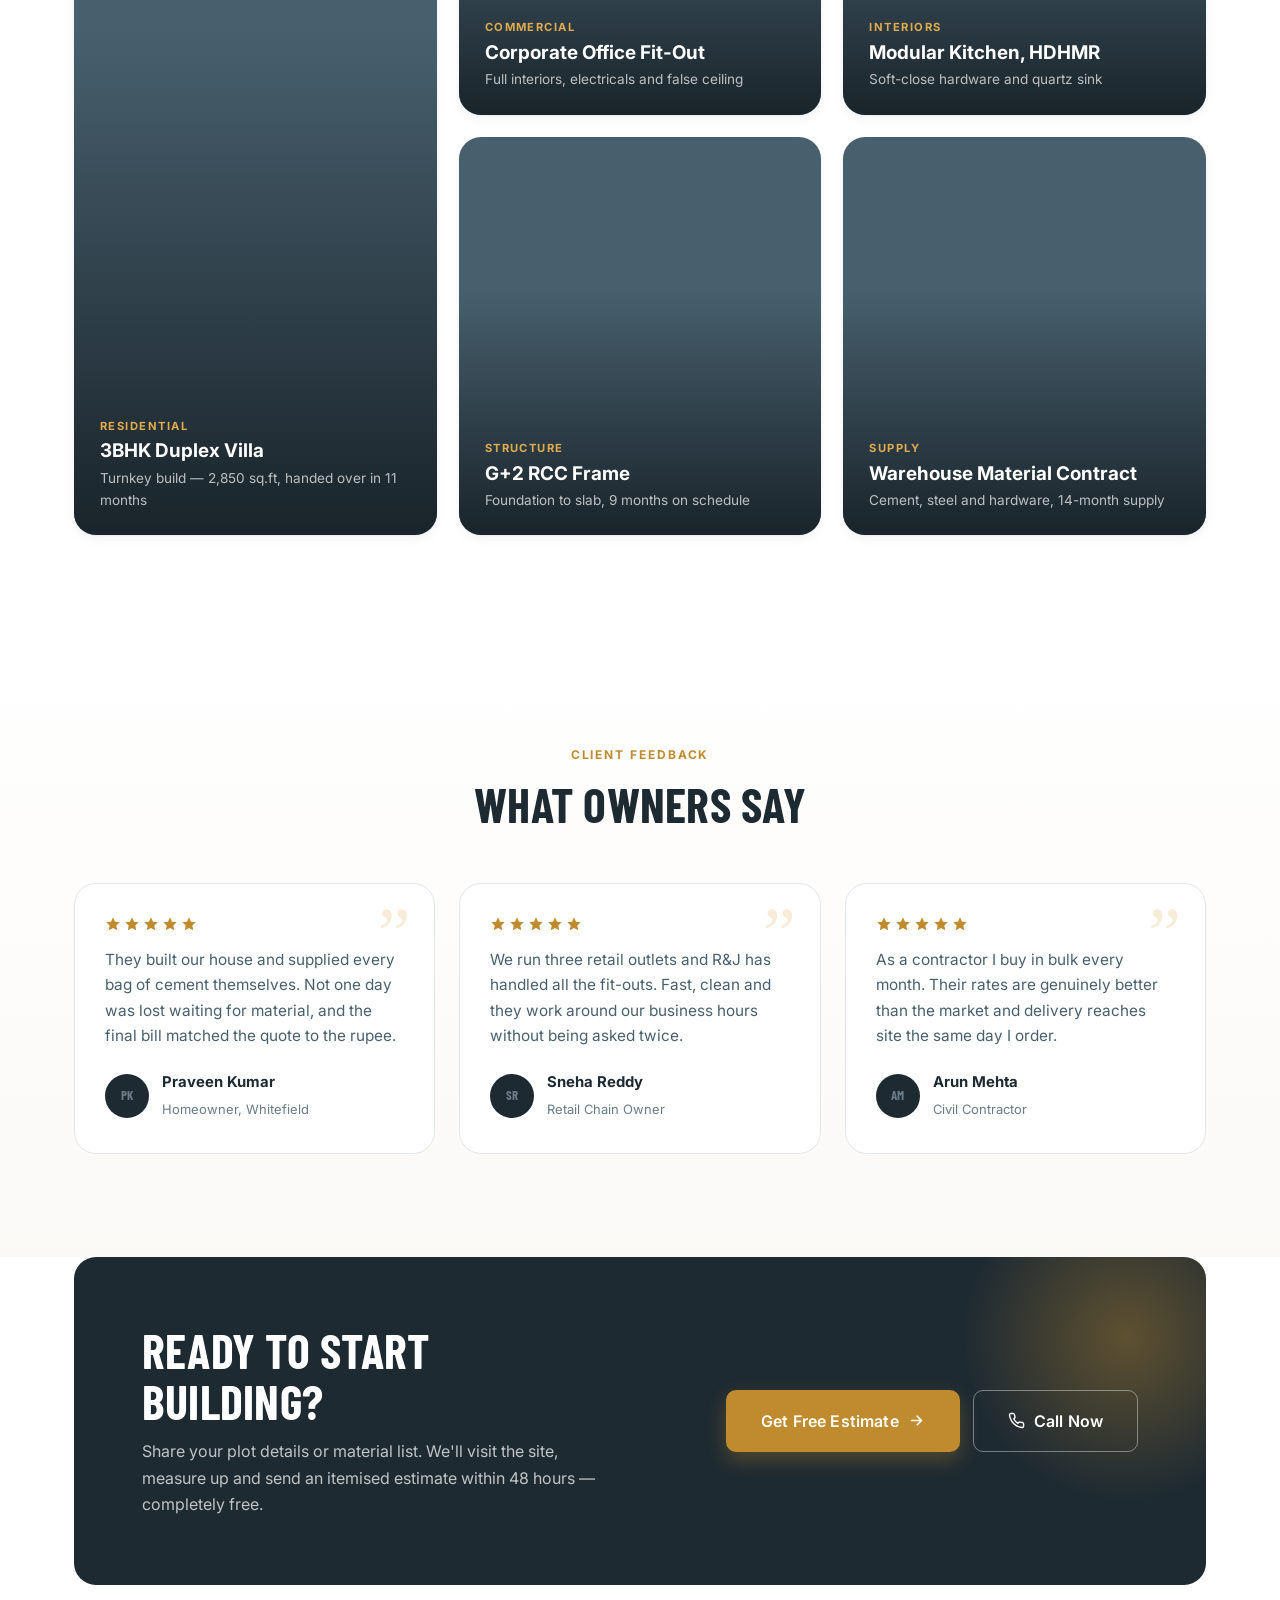
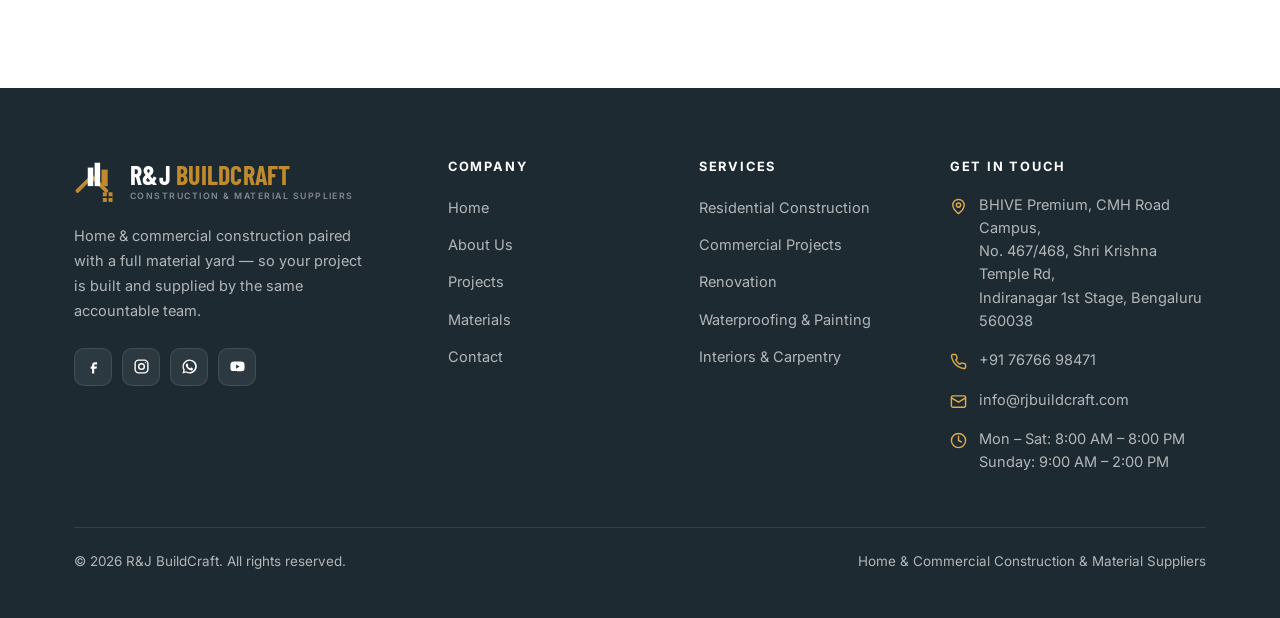
==== commit 6269d1e5: "Remove invented stats; set founding year to 2026 The stats strip (480+ projects, 13+ years, 98% on-t" ====
--- a/index.html
+++ b/index.html
@@ -92,7 +92,7 @@
   <div class="hero-grid-lines"></div>
   <div class="container">
     <div class="hero-inner">
-      <span class="hero-pill"><b>Since 2012</b> Built right, supplied fast</span>
+      <span class="hero-pill"><b>Since 2026</b> Built right, supplied fast</span>
       <h1>We Build Your Space<em>&amp; Supply Every Brick</em></h1>
       <p class="hero-sub">
         Turnkey home and commercial construction backed by our own material yard —
@@ -115,17 +115,6 @@
   </div>
 </section>
 
-<!-- ============ STATS ============ -->
-<div class="stats">
-  <div class="container">
-    <div class="stats-grid reveal">
-      <div class="stat"><div class="stat-num" data-count="480" data-suffix="+">0</div><div class="stat-label">Projects Delivered</div></div>
-      <div class="stat"><div class="stat-num" data-count="24">0</div><div class="stat-label">Material Categories</div></div>
-      <div class="stat"><div class="stat-num" data-count="13" data-suffix="+">0</div><div class="stat-label">Years On Site</div></div>
-      <div class="stat"><div class="stat-num" data-count="98" data-suffix="%">0</div><div class="stat-label">On-Time Handover %</div></div>
-    </div>
-  </div>
-</div>
 
 <!-- ============ ABOUT ============ -->
 <section class="section" id="about">
@@ -133,10 +122,6 @@
     <div class="about-grid">
       <div class="about-media reveal">
         <div class="about-img"></div>
-        <div class="about-badge">
-          <div class="n">13+</div>
-          <div class="t">Years building homes &amp; commercial spaces</div>
-        </div>
       </div>
       <div class="reveal">
         <span class="eyebrow">Who We Are</span>
@@ -278,7 +263,7 @@
     <div class="section-head center reveal">
       <span class="eyebrow">How It Works</span>
       <h2>Four Steps To Handover</h2>
-      <p>A process we've repeated on 480+ sites. You always know what happens next.</p>
+      <p>The same process on every site, so you always know what happens next.</p>
     </div>
     <div class="steps">
       <div class="step reveal">
--- a/css/style.css
+++ b/css/style.css
@@ -260,29 +260,6 @@
 }
 .hero-point svg{width:18px; height:18px; color:var(--gold-2); flex:none}
 
-/* ---------- Stats strip ---------- */
-.stats{
-  position:relative; z-index:5;
-  margin-top:-56px;
-}
-.stats-grid{
-  display:grid; grid-template-columns:repeat(4,1fr);
-  background:#fff; border-radius:var(--radius-lg);
-  box-shadow:var(--shadow-lg);
-  overflow:hidden;
-}
-.stat{padding:34px 26px; text-align:center; border-right:1px solid var(--line)}
-.stat:last-child{border-right:0}
-.stat-num{
-  font-family:var(--display); font-size:2.9rem; font-weight:700;
-  color:var(--ink); line-height:1;
-}
-.stat-num span{color:var(--gold)}
-.stat-label{
-  font-size:.78rem; letter-spacing:.11em; text-transform:uppercase;
-  color:var(--muted); font-weight:600; margin-top:9px;
-}
-
 /* ---------- About ---------- */
 .about-grid{
   display:grid; grid-template-columns:1.05fr 1fr; gap:64px; align-items:center;
@@ -294,17 +271,6 @@
   aspect-ratio:4/3.4;
   background:var(--ink-3) url('https://images.unsplash.com/photo-1503387762-592deb58ef4e?auto=format&fit=crop&w=1200&q=80') center/cover no-repeat;
 }
-.about-badge{
-  position:absolute; right:-18px; bottom:-26px;
-  background:var(--gold); color:#fff;
-  padding:24px 28px; border-radius:var(--radius);
-  box-shadow:0 18px 40px rgba(192,139,46,.38);
-  max-width:210px;
-}
-.about-badge .n{
-  font-family:var(--display); font-size:2.6rem; line-height:1; font-weight:700;
-}
-.about-badge .t{font-size:.82rem; line-height:1.4; opacity:.95; margin-top:6px}
 
 .check-list{list-style:none; margin:26px 0 30px; padding:0; display:grid; gap:14px}
 .check-list li{display:flex; gap:13px; align-items:flex-start; font-size:.98rem}
@@ -679,7 +645,6 @@
    ========================================================================== */
 @media (max-width:1024px){
   .about-grid{grid-template-columns:1fr; gap:64px}
-  .about-badge{right:22px; bottom:-22px}
   .cards{grid-template-columns:repeat(2,1fr)}
   .quotes{grid-template-columns:1fr 1fr}
   .quotes .quote:last-child{display:none}
@@ -687,9 +652,6 @@
   .step:nth-child(2)::after{display:none}
   .contact-grid{grid-template-columns:1fr; gap:38px}
   .footer-grid{grid-template-columns:1fr 1fr; gap:38px}
-  .stats-grid{grid-template-columns:repeat(2,1fr)}
-  .stat:nth-child(2){border-right:0}
-  .stat:nth-child(1),.stat:nth-child(2){border-bottom:1px solid var(--line)}
 }
 
 @media (max-width:860px){
@@ -723,10 +685,6 @@
   .hero-cta{gap:10px}
   .hero-cta .btn{flex:1 1 100%}
   .hero-points{gap:11px 20px}
-  .stats{margin-top:-30px}
-  .stats-grid{grid-template-columns:1fr 1fr; border-radius:var(--radius)}
-  .stat{padding:24px 14px}
-  .stat-num{font-size:2.2rem}
   .cards{grid-template-columns:1fr}
   .quotes{grid-template-columns:1fr}
   .quotes .quote:last-child{display:block}
@@ -743,7 +701,6 @@
   .material-grid{grid-template-columns:1fr 1fr; gap:10px}
   .material{padding:13px 12px; gap:10px; flex-direction:column; align-items:flex-start}
   .material-name{font-size:.82rem}
-  .about-badge{right:14px; padding:18px 20px}
   .logo-mark{width:38px; height:38px}
   .logo-name{font-size:1.35rem}
   .logo-tag{font-size:.48rem}
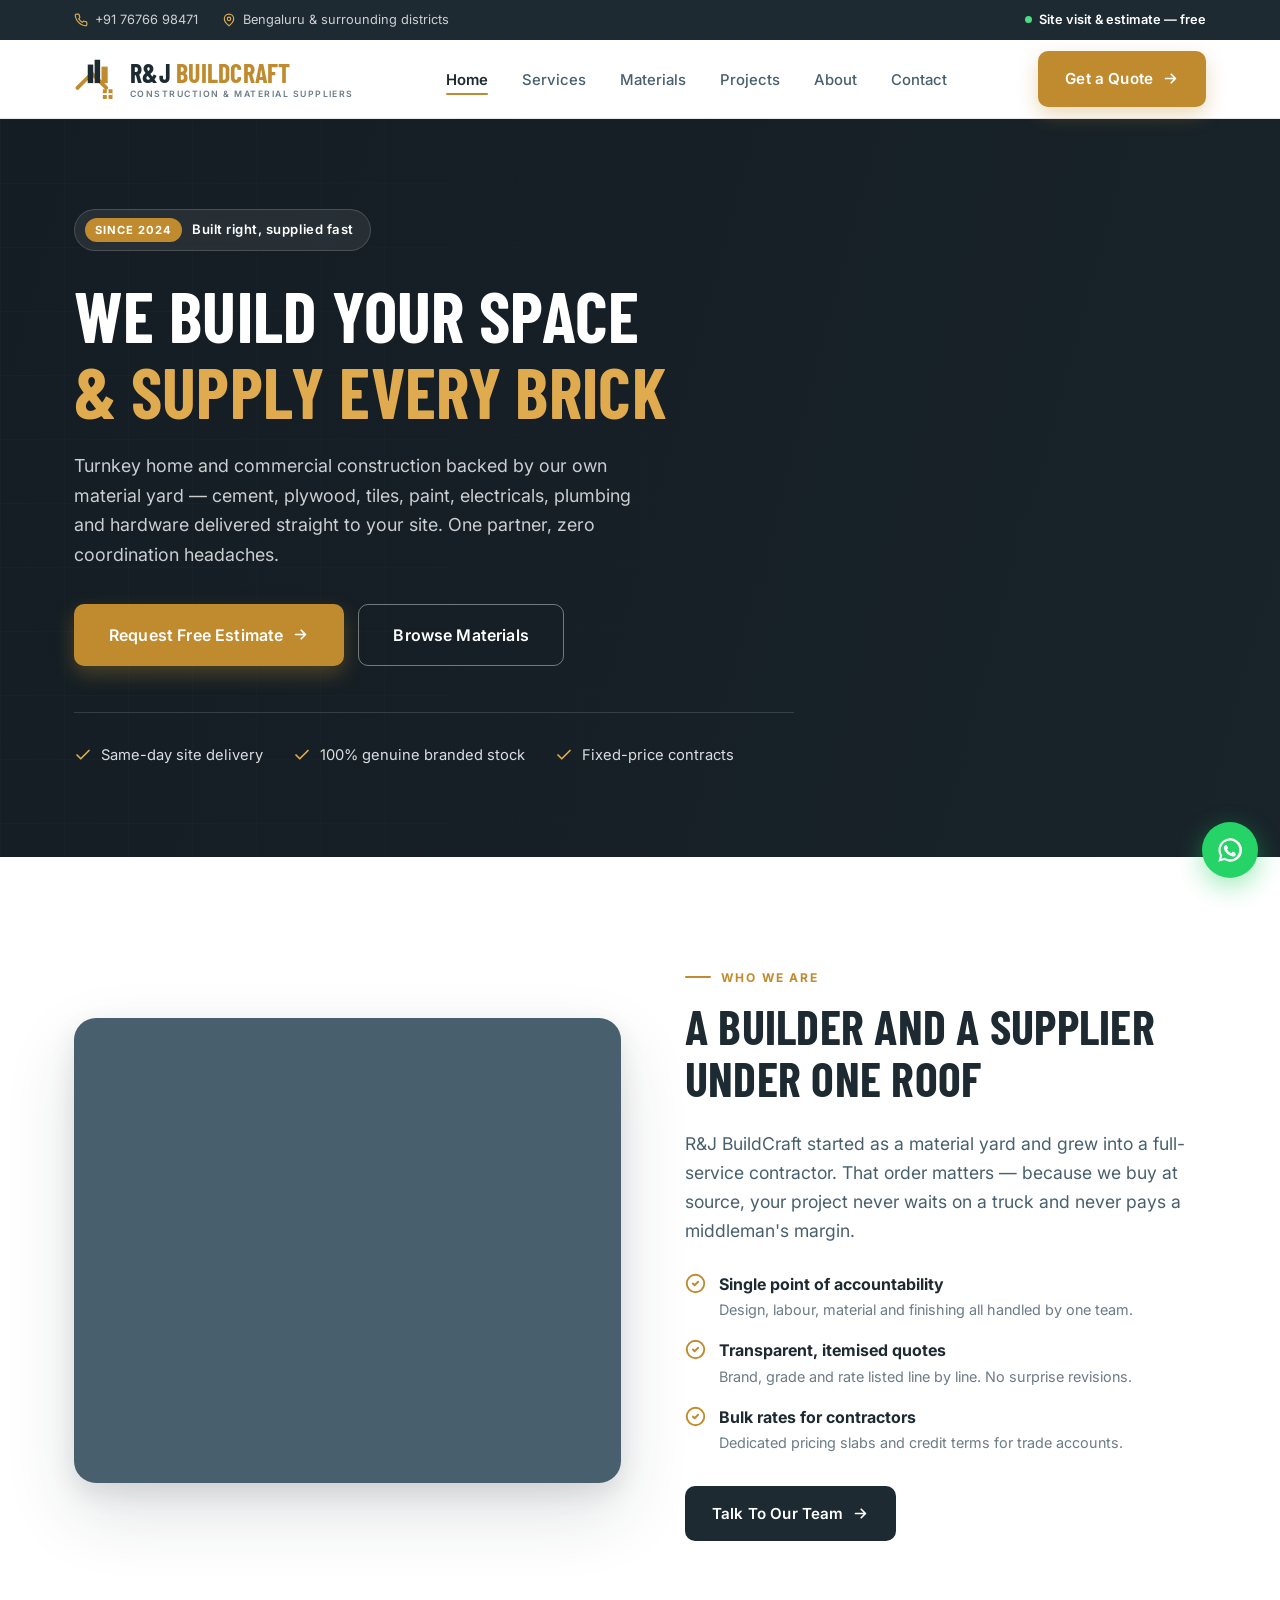
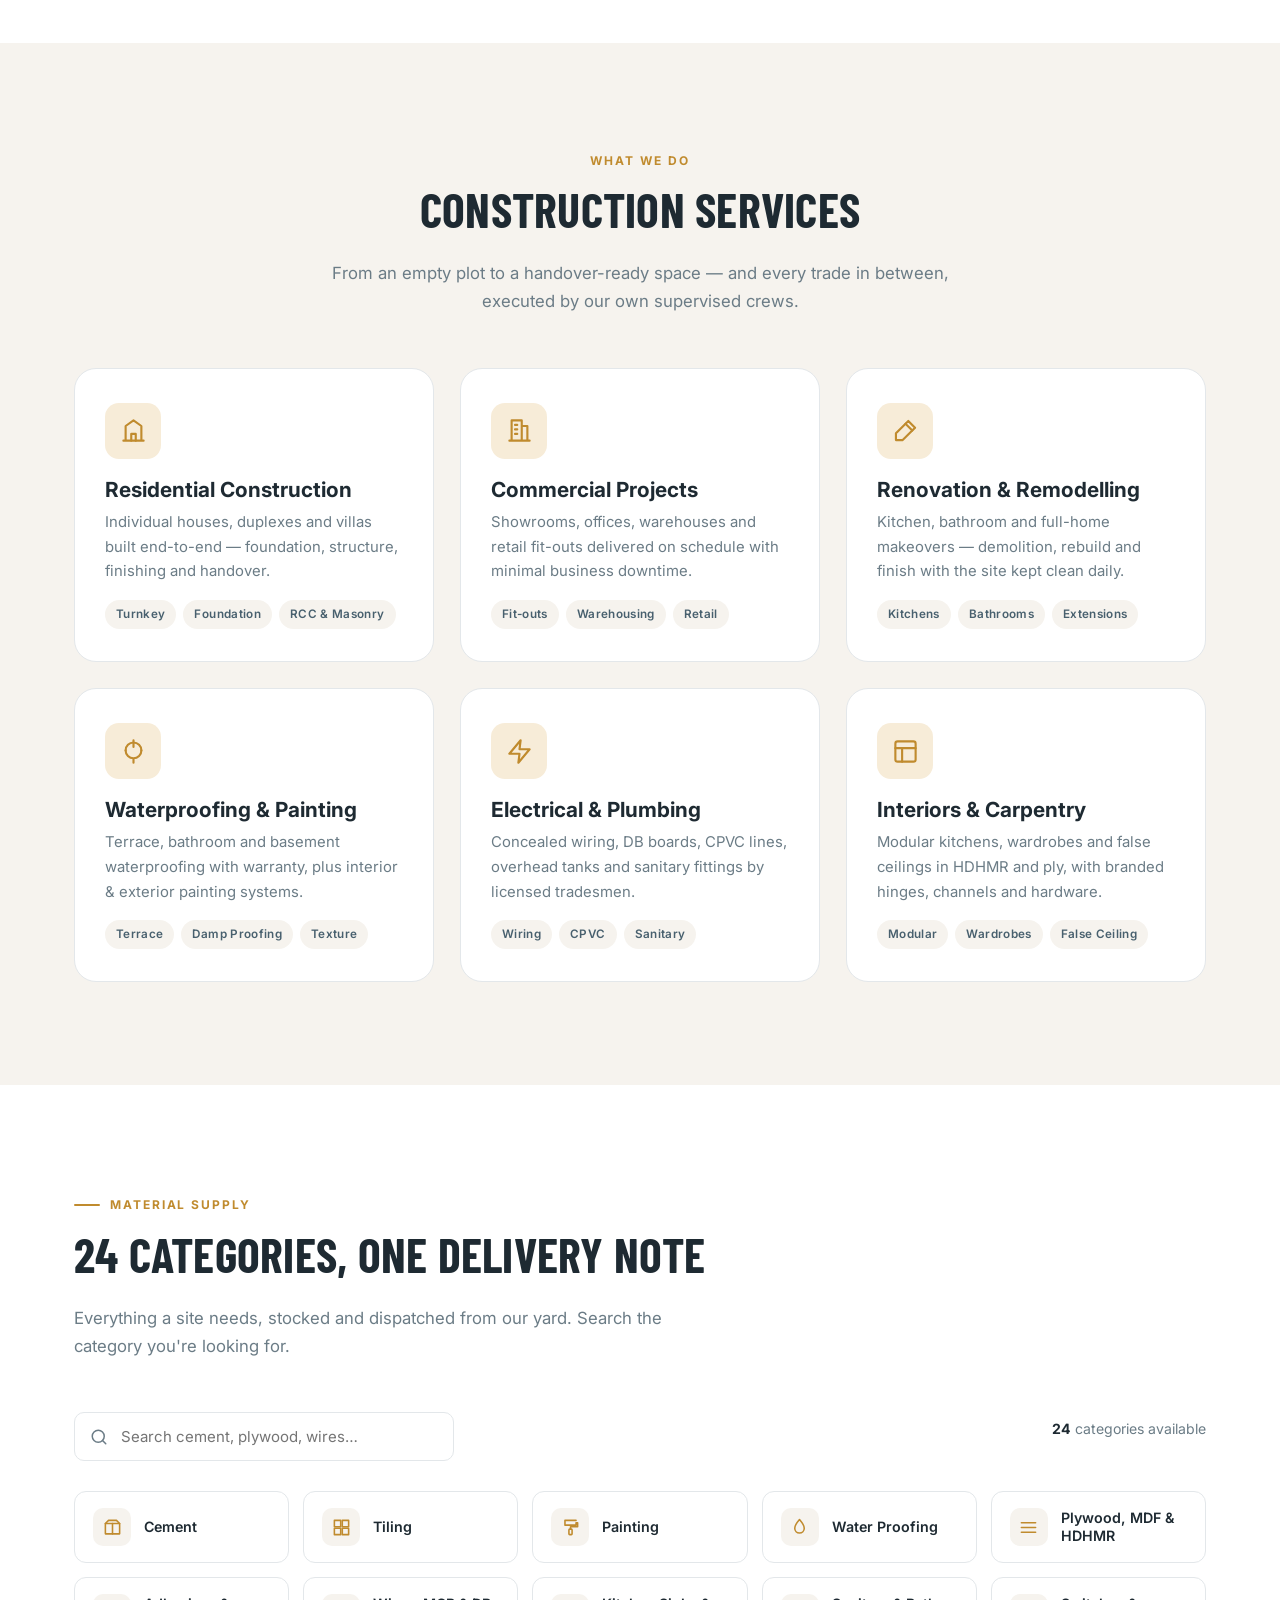
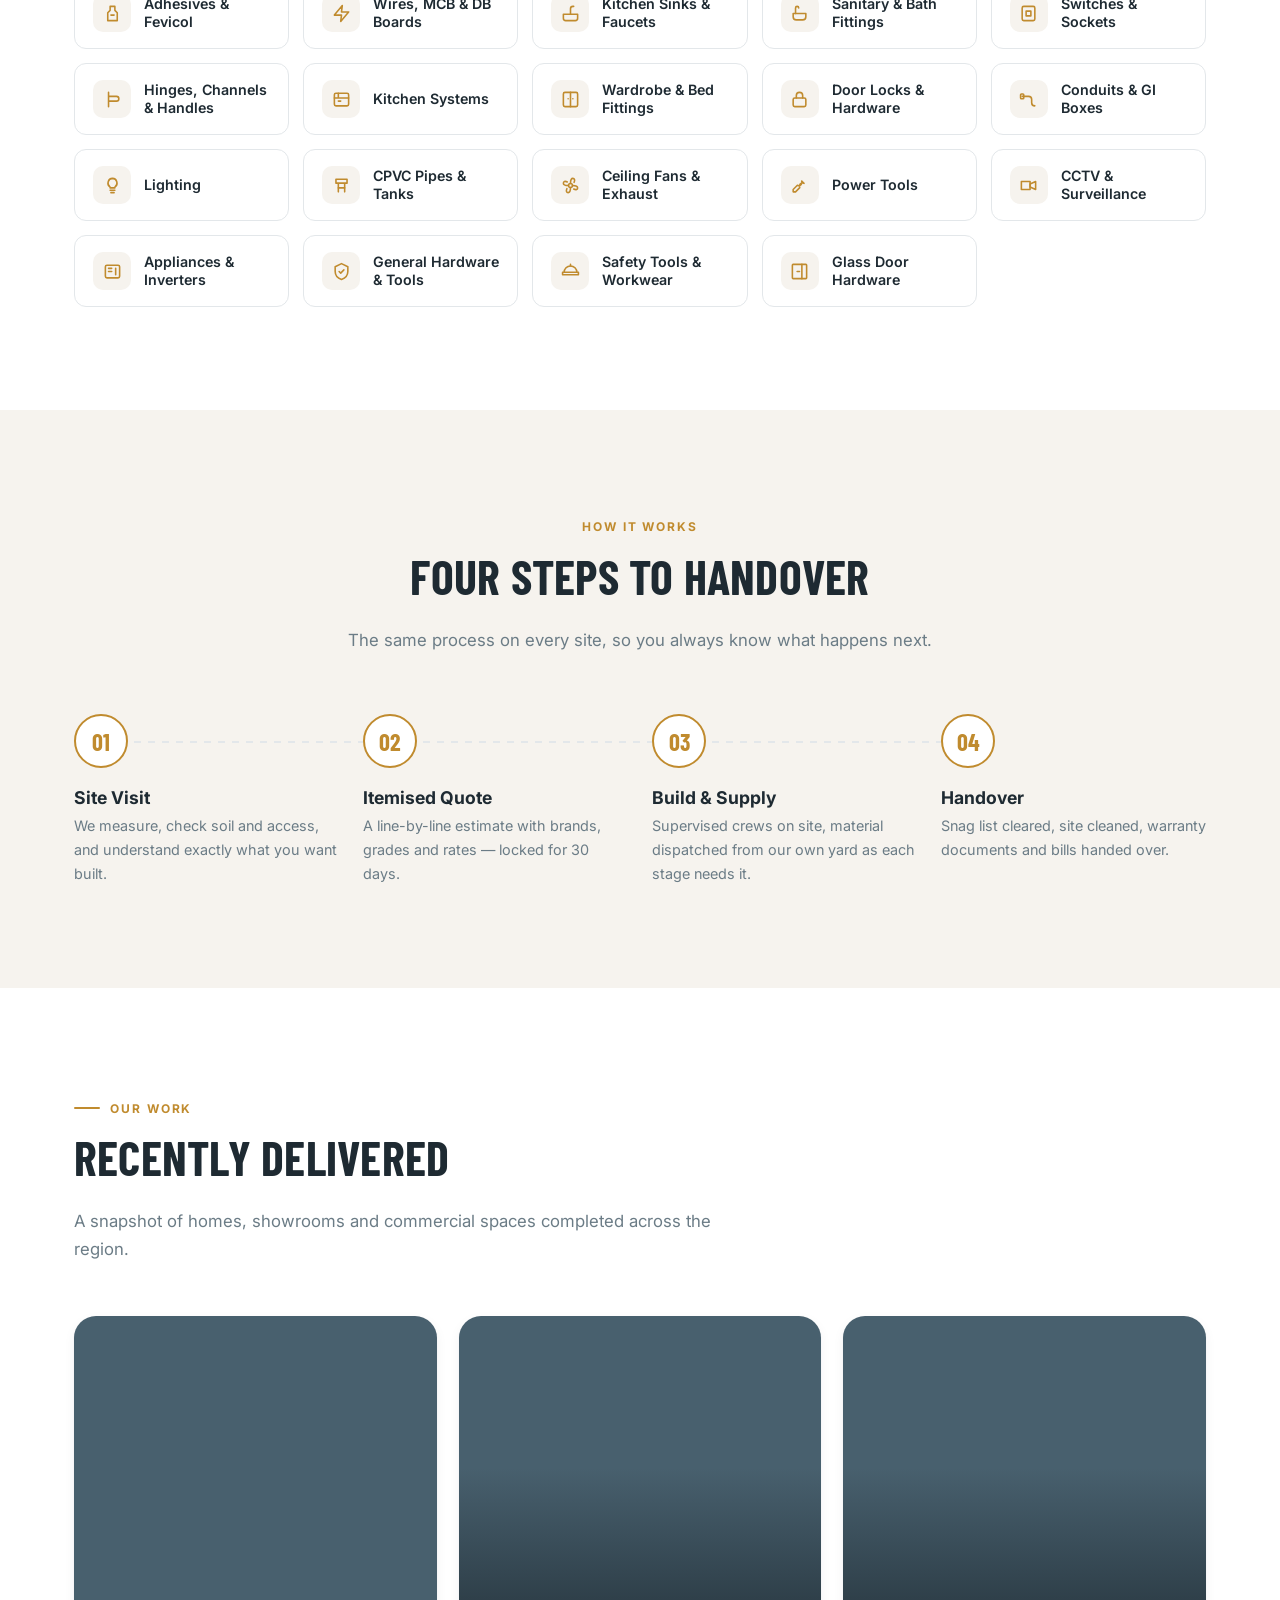
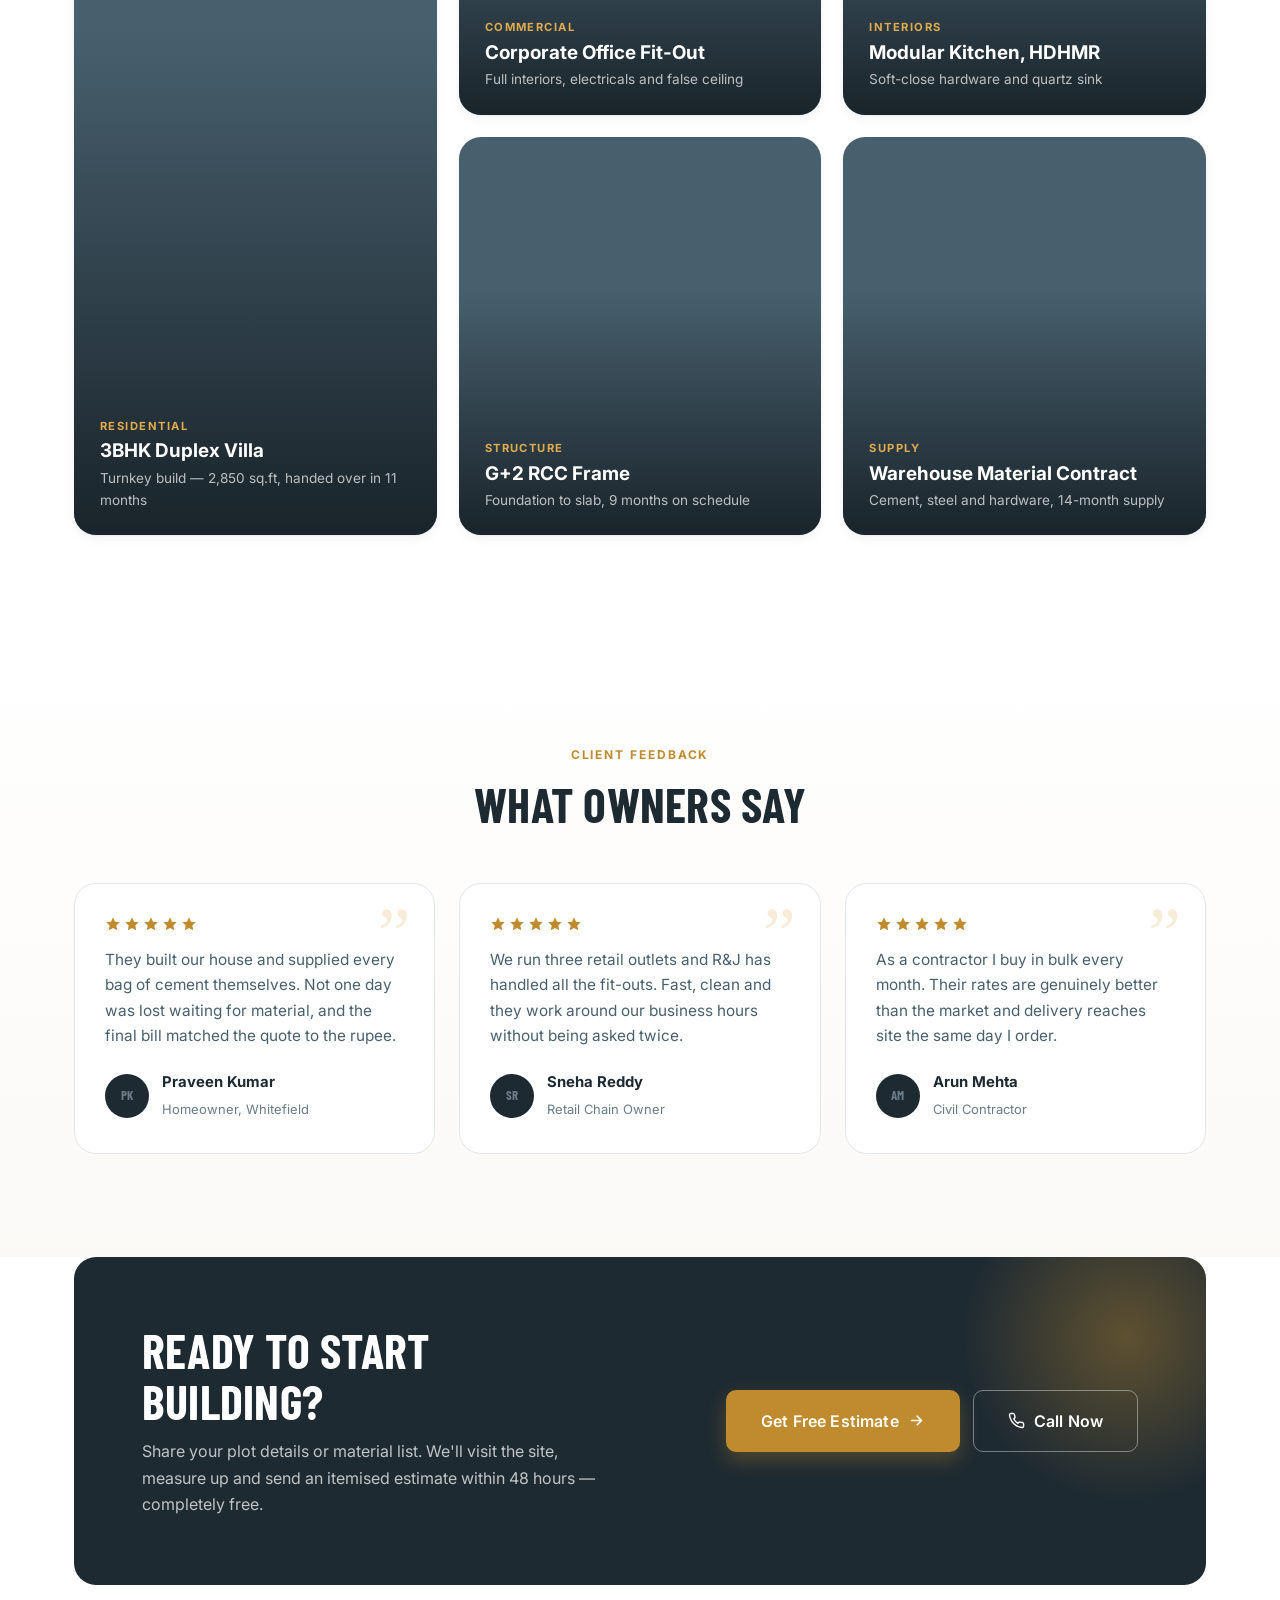
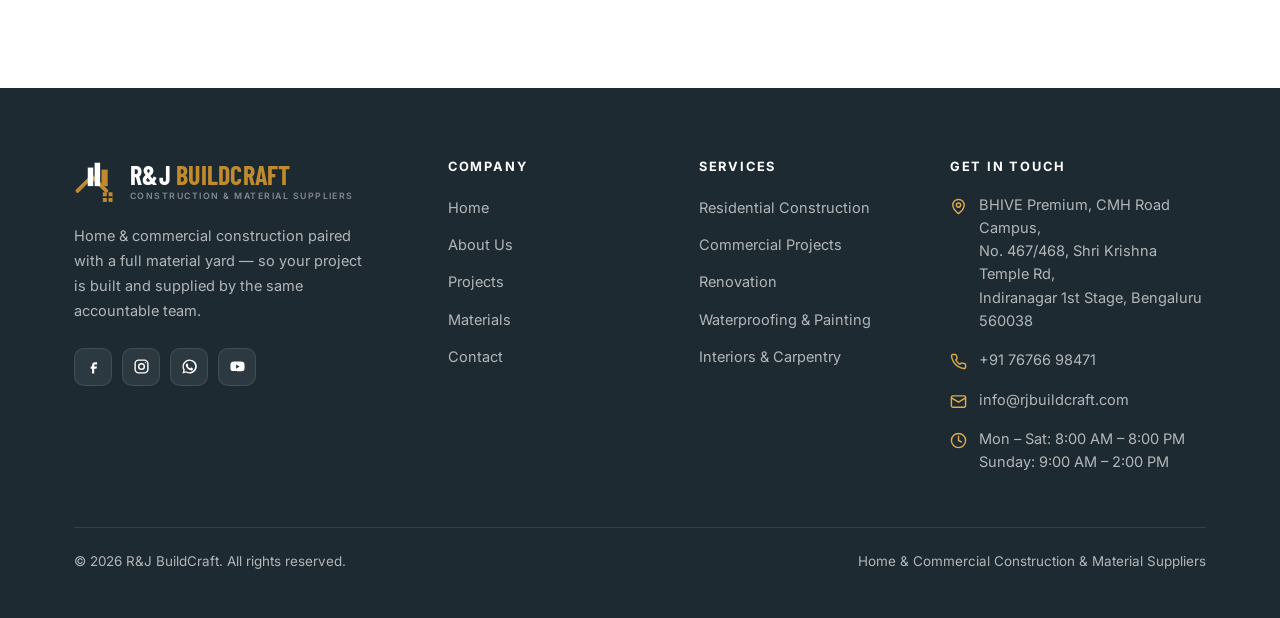
==== commit 5ef77179: "Correct founding year to 2024 Co-Authored-By: Claude Opus 5 <noreply@anthropic.com>" ====
--- a/index.html
+++ b/index.html
@@ -92,7 +92,7 @@
   <div class="hero-grid-lines"></div>
   <div class="container">
     <div class="hero-inner">
-      <span class="hero-pill"><b>Since 2026</b> Built right, supplied fast</span>
+      <span class="hero-pill"><b>Since 2024</b> Built right, supplied fast</span>
       <h1>We Build Your Space<em>&amp; Supply Every Brick</em></h1>
       <p class="hero-sub">
         Turnkey home and commercial construction backed by our own material yard —
